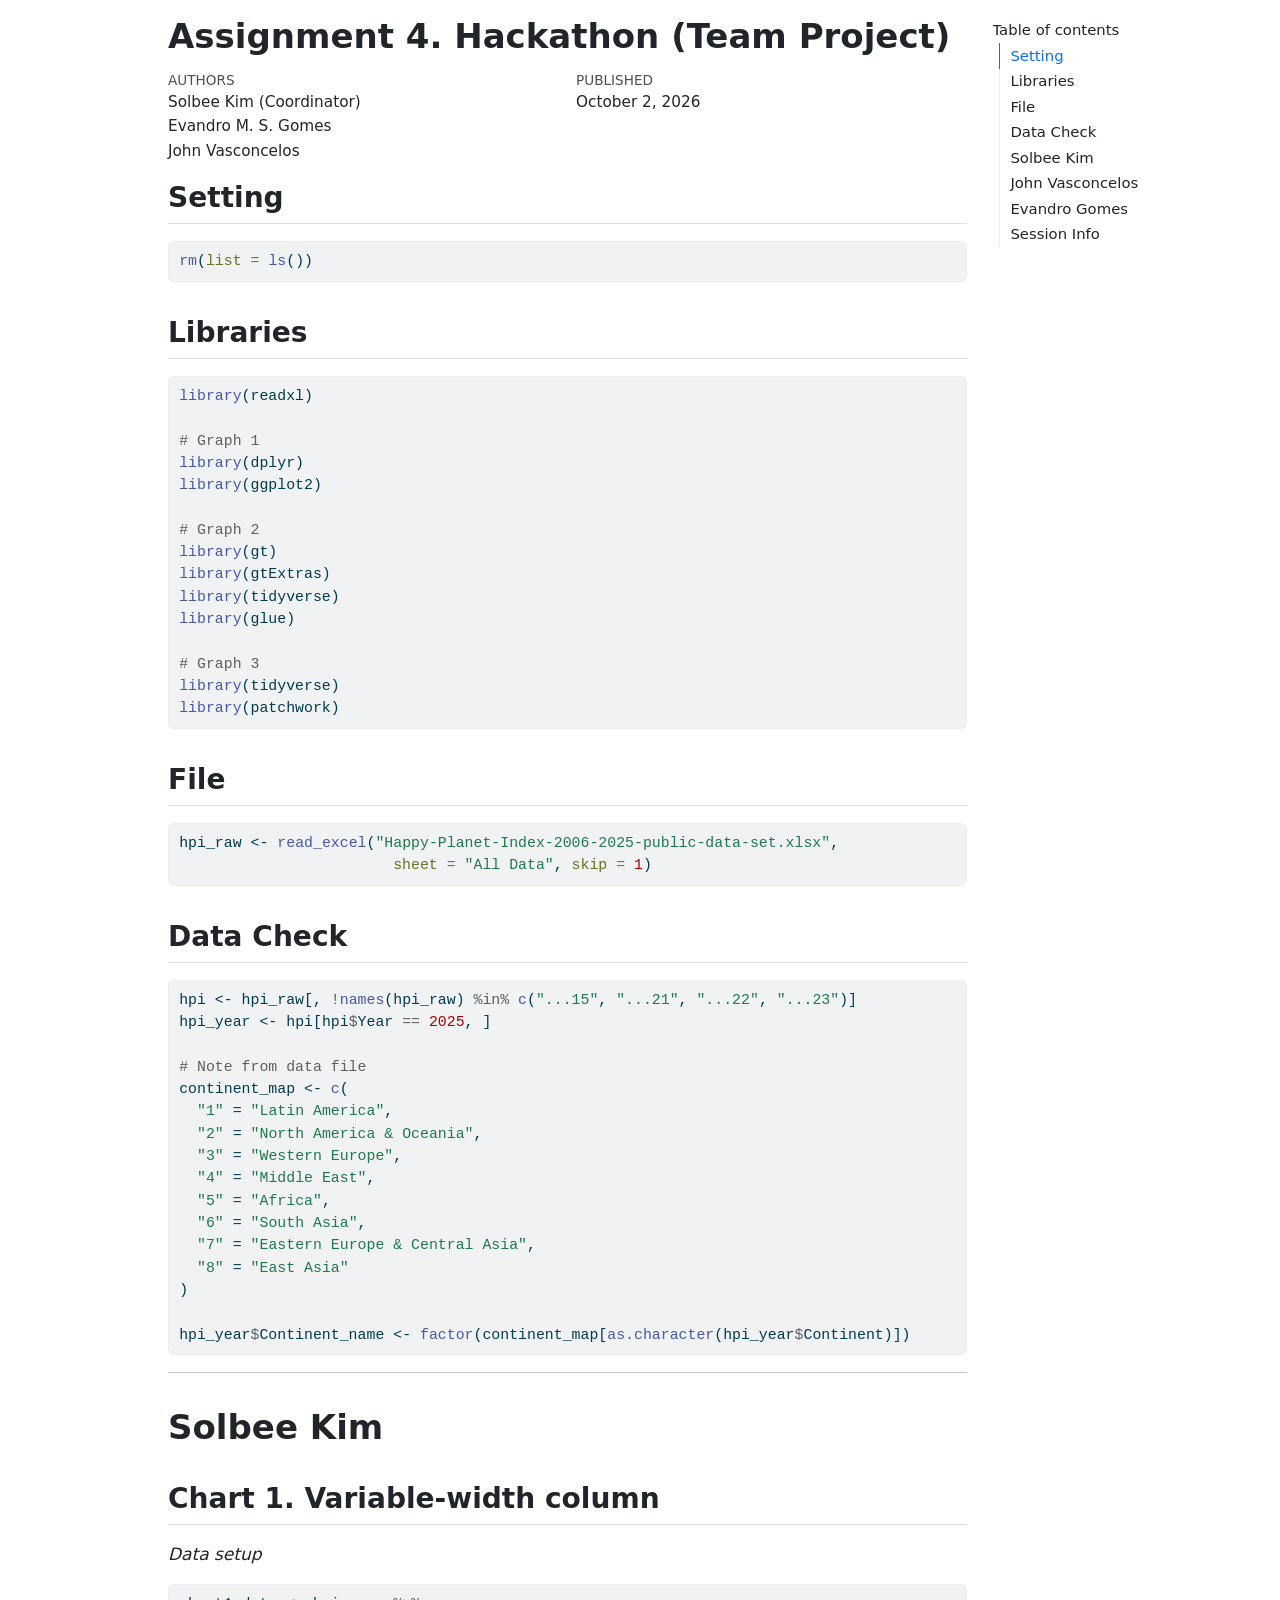
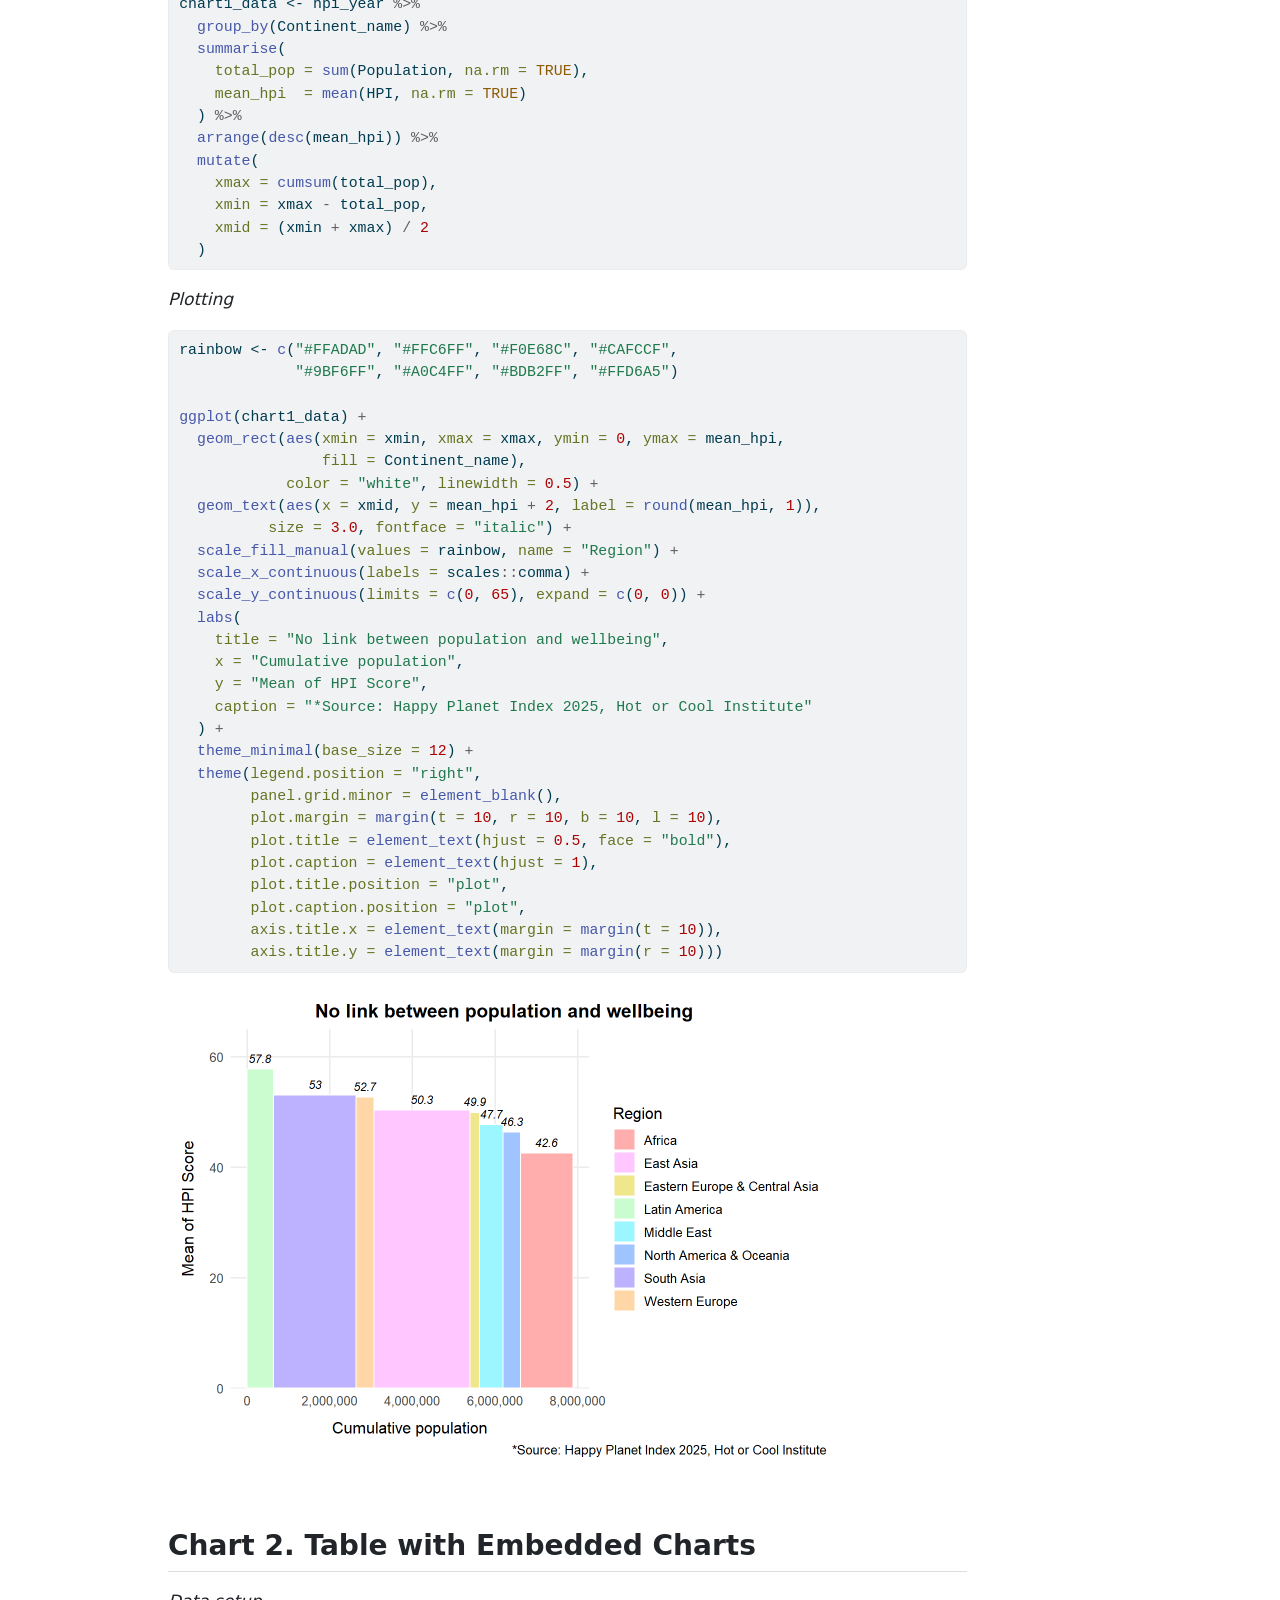
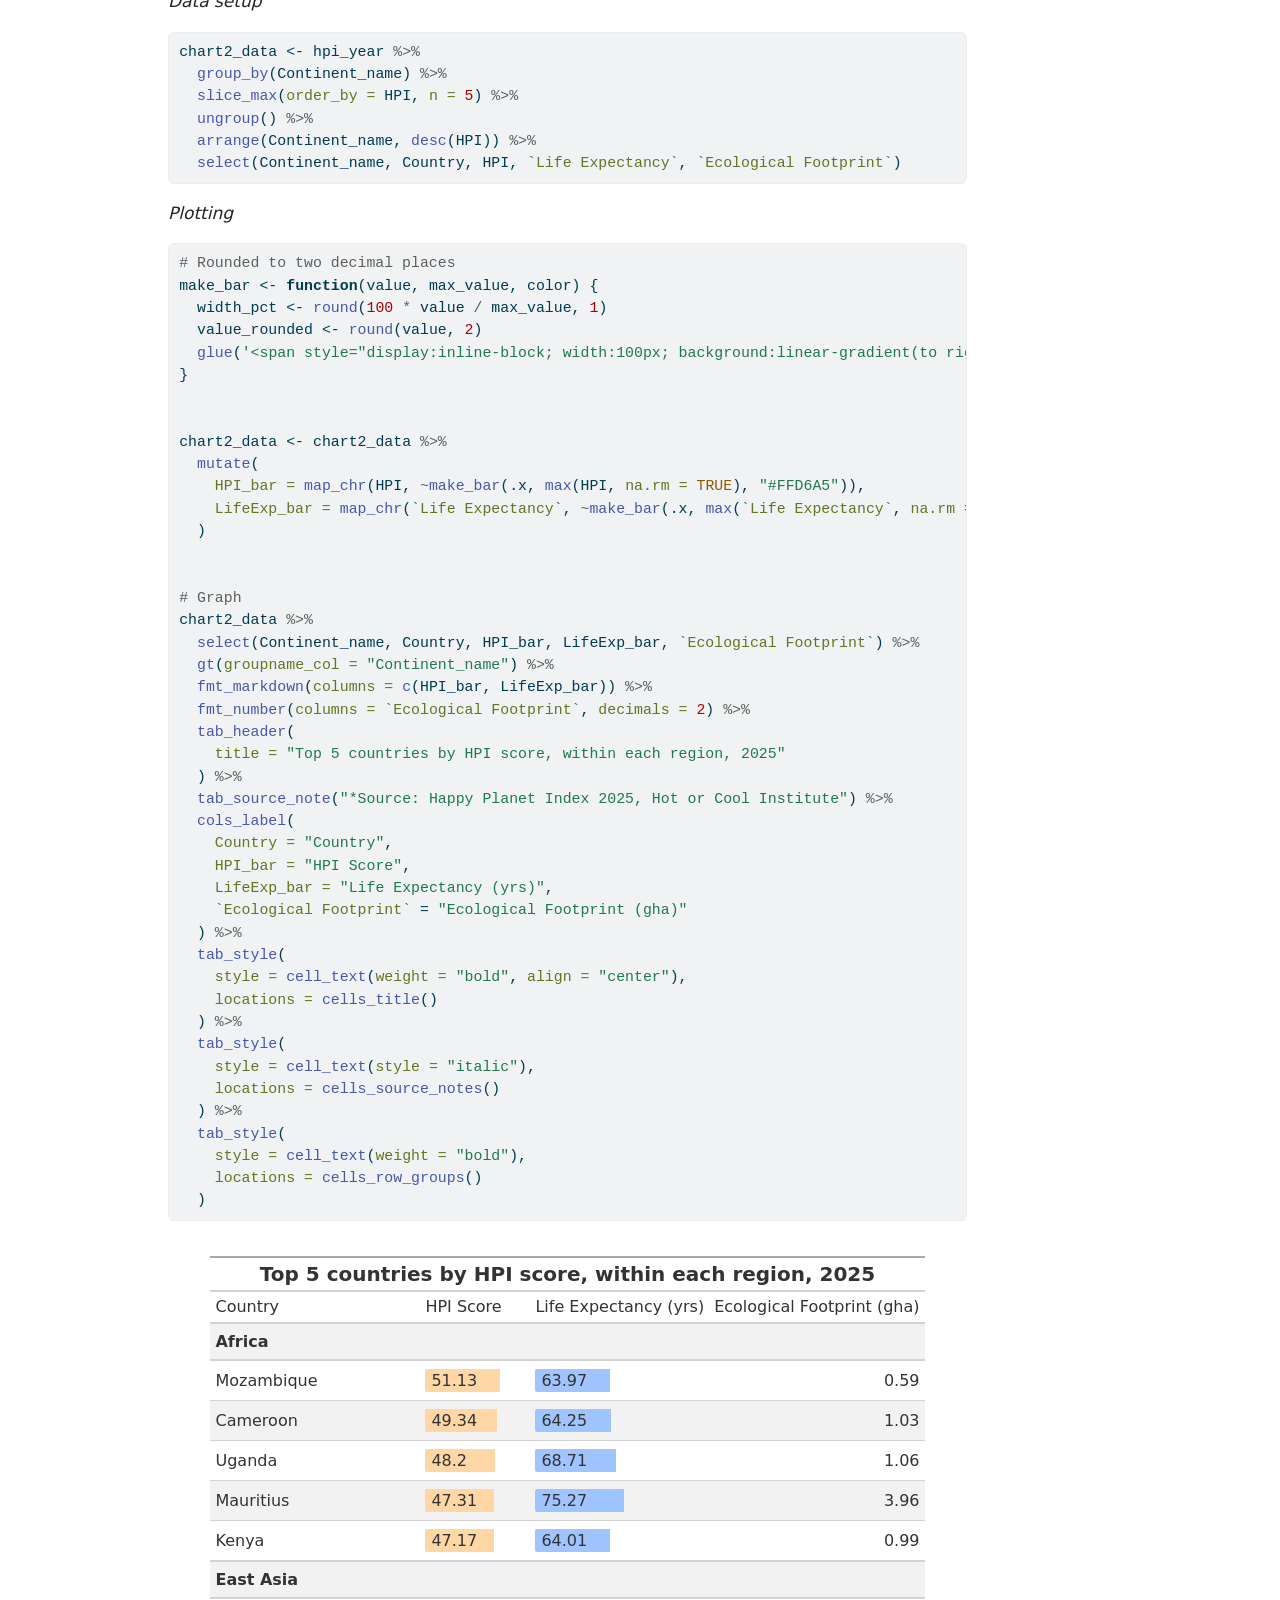
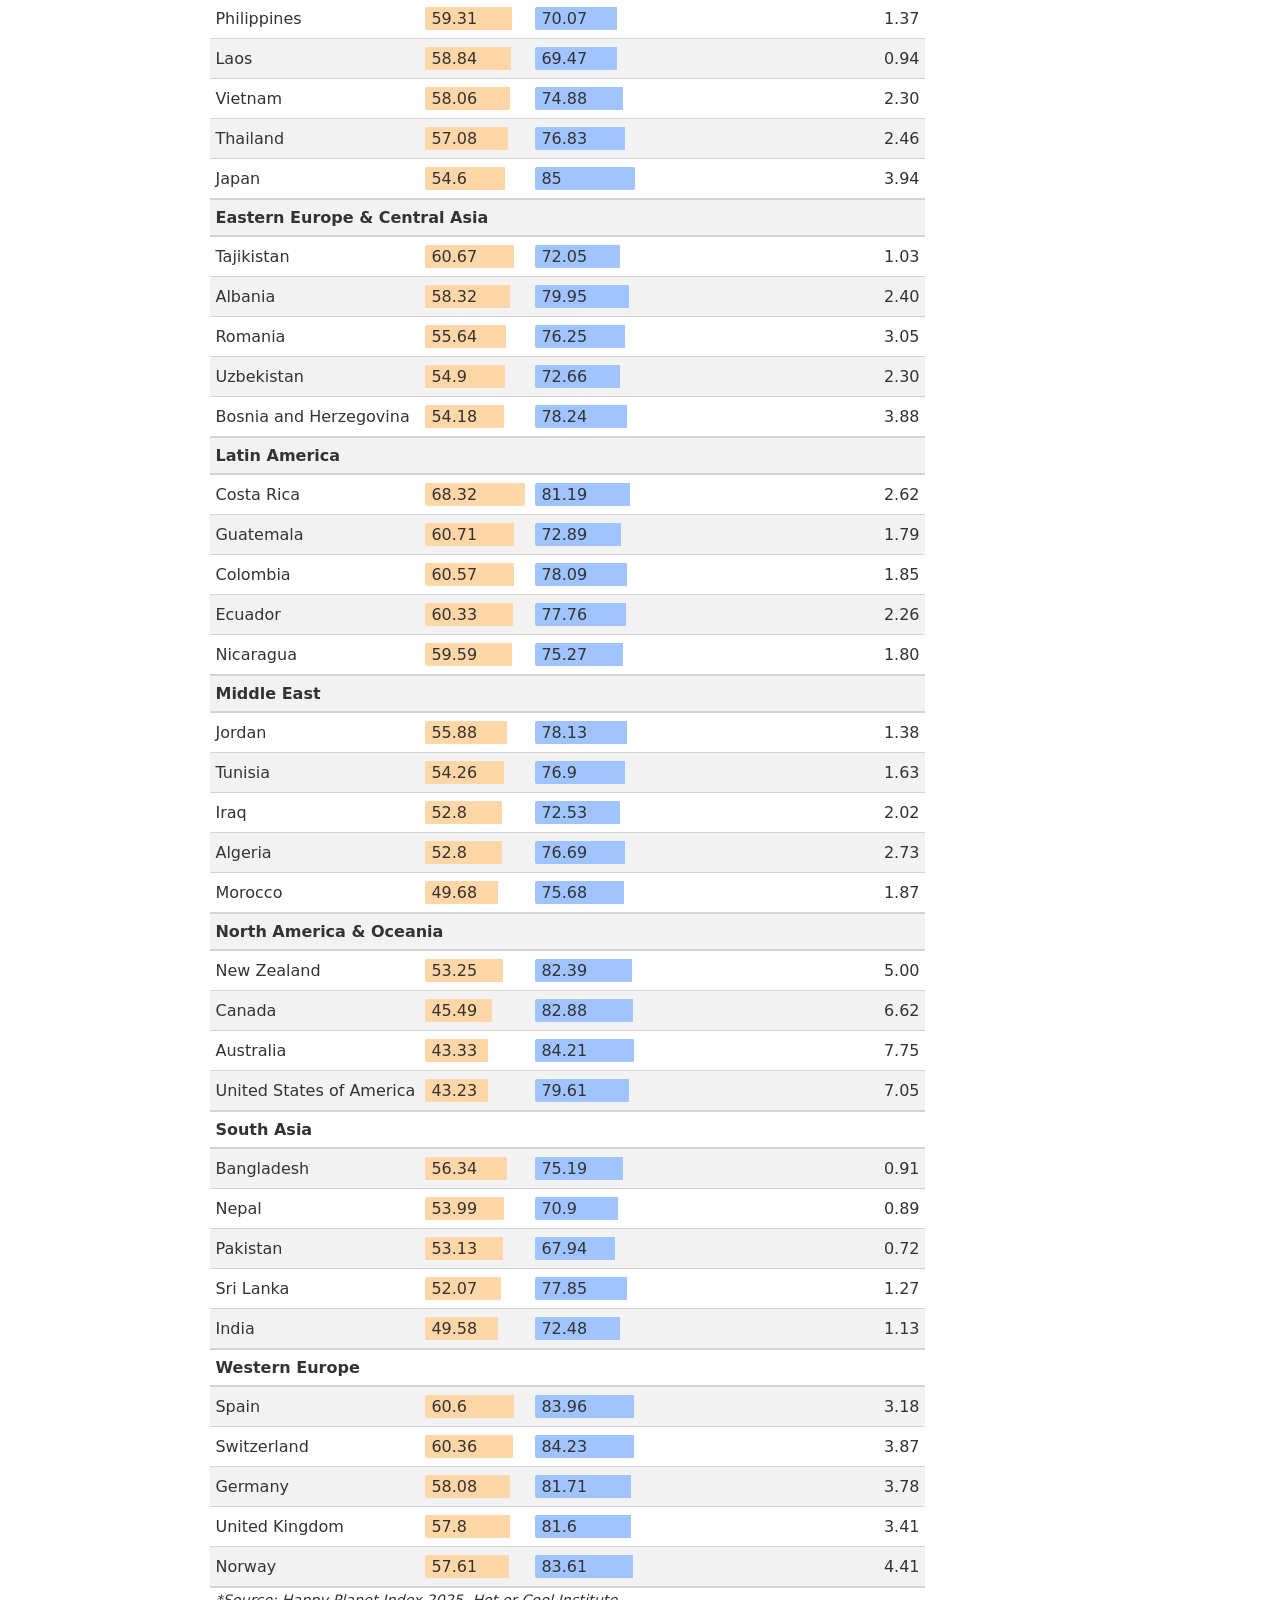
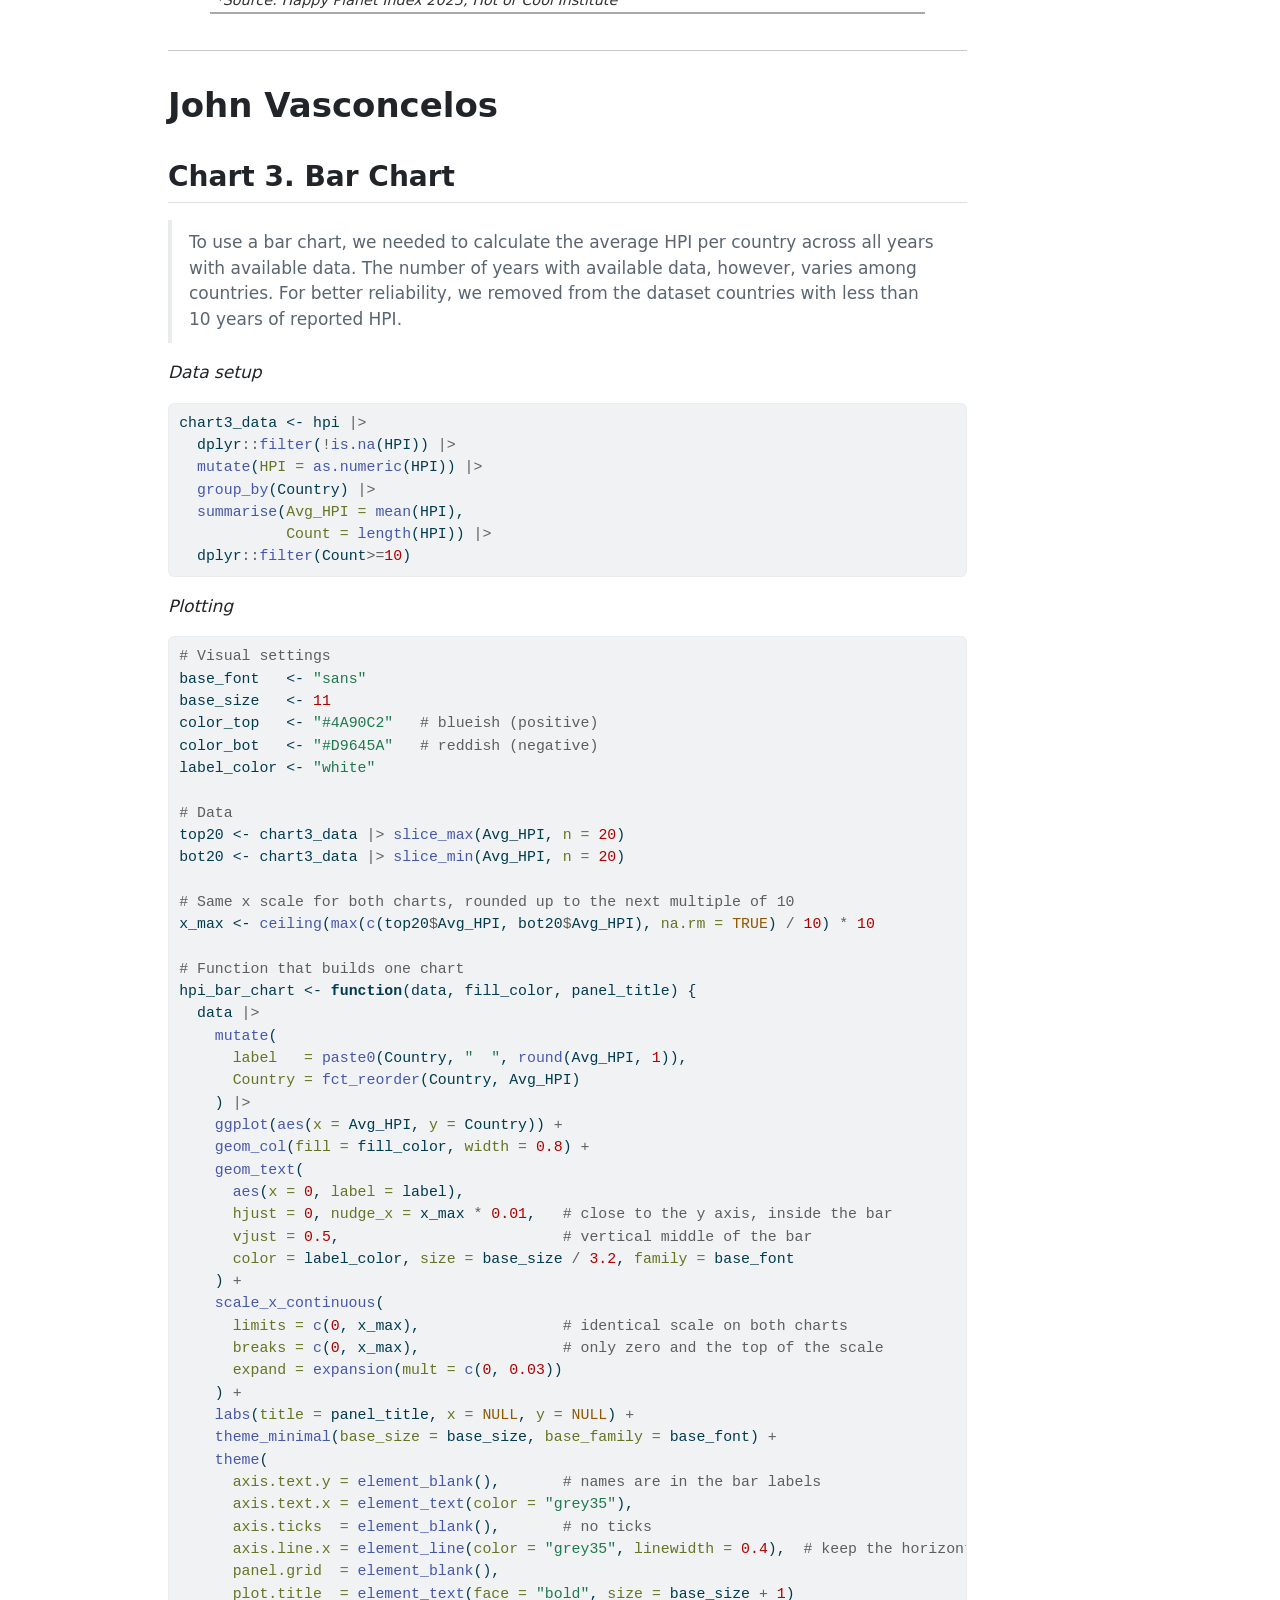
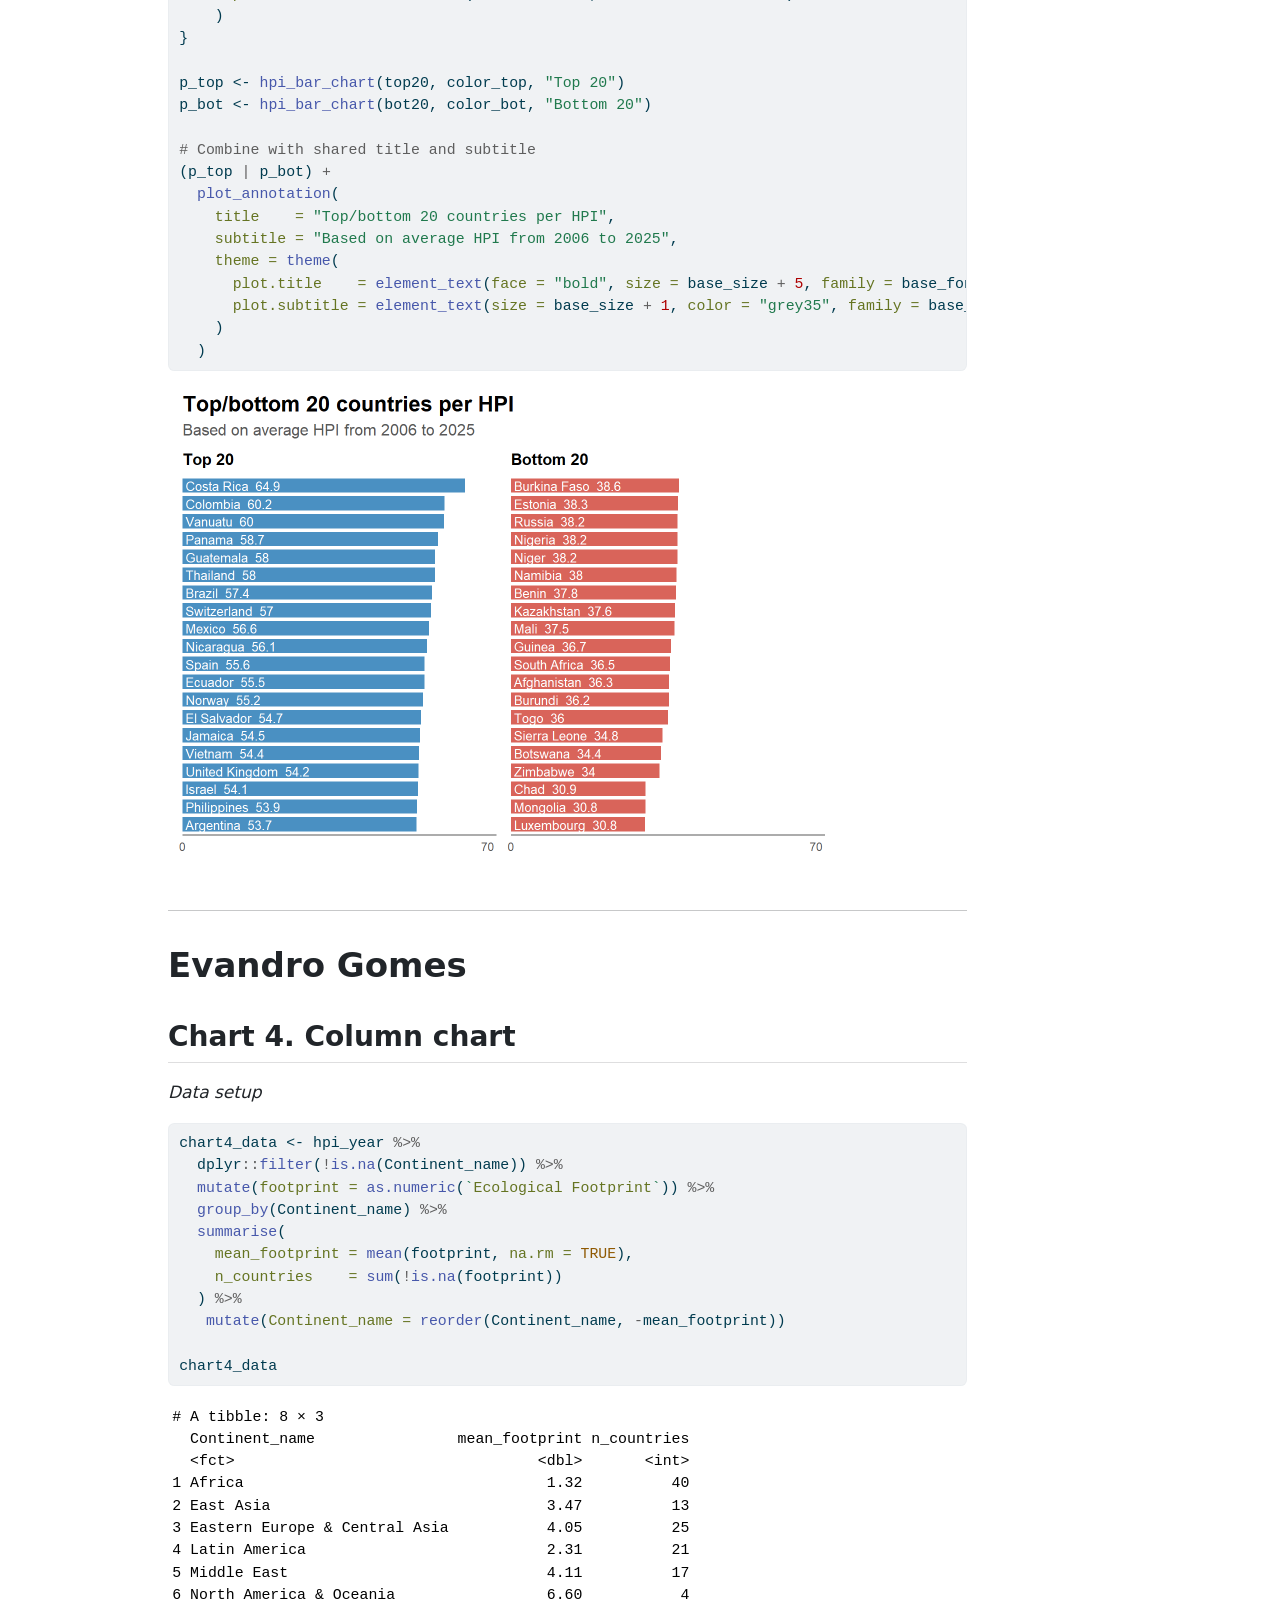
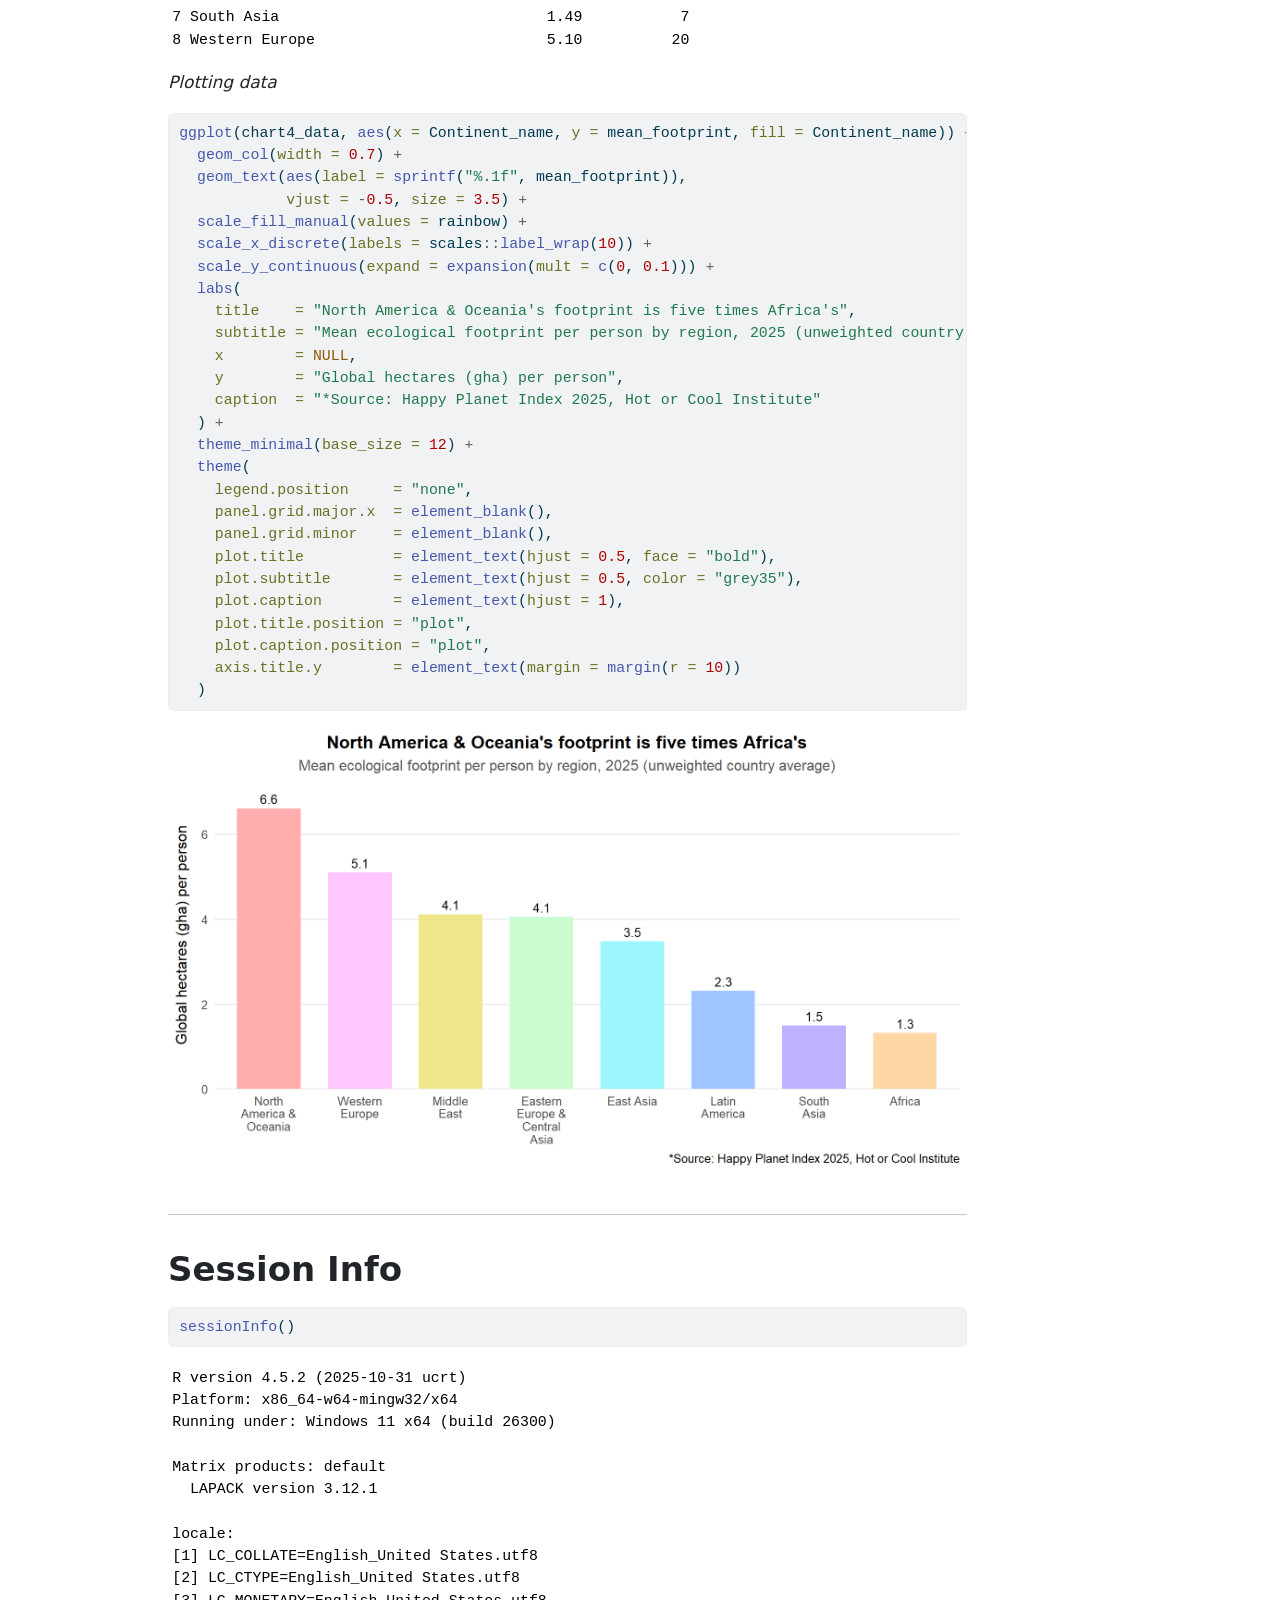
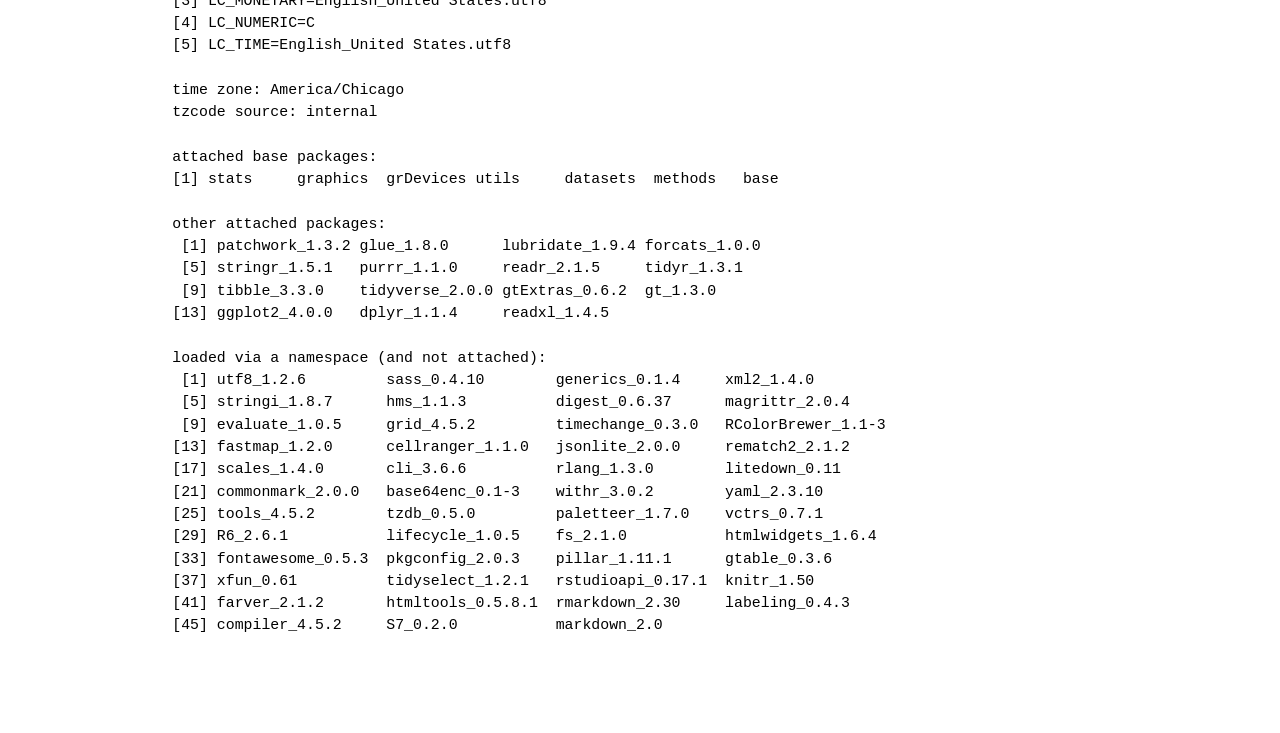
==== hackathon_1/index.html @ fac32a66 "john_contribution" ====
<!DOCTYPE html>
<html xmlns="http://www.w3.org/1999/xhtml" lang="en" xml:lang="en"><head>

<meta charset="utf-8">
<meta name="generator" content="quarto-1.10.18">

<meta name="viewport" content="width=device-width, initial-scale=1.0, user-scalable=yes">

<meta name="author" content="Solbee Kim (Coordinator)">
<meta name="author" content="Evandro M. S. Gomes">
<meta name="author" content="John Vasconcelos">
<meta name="dcterms.date" content="2026-10-02">

<title>Assignment 4. Hackathon (Team Project)</title>
<style>
/* Default styles provided by pandoc.
** See https://pandoc.org/MANUAL.html#variables-for-html for config info.
*/
span.smallcaps{font-variant: small-caps;}
div.columns{display: flex; gap: 1.5em;}
div.column{flex: auto;}
@media screen {
div.columns{gap: min(4vw, 1.5em);}
div.column{overflow-x: auto;}
}
div.hanging-indent{margin-left: 1.5em; text-indent: -1.5em;}
ul.task-list{list-style: none;}
ul.task-list li input[type="checkbox"] {
  width: 0.8em;
  margin: 0 0.8em 0.2em -1em; /* quarto-specific, see https://github.com/quarto-dev/quarto-cli/issues/4556 */ 
  vertical-align: middle;
}
/* CSS for syntax highlighting */
html { -webkit-text-size-adjust: 100%; }
pre > code.sourceCode { white-space: pre; position: relative; }
pre > code.sourceCode > span { display: inline-block; line-height: 1.25; }
pre > code.sourceCode > span:empty { height: 1.2em; }
.sourceCode { overflow: visible; }
code.sourceCode > span { color: inherit; text-decoration: inherit; }
div.sourceCode { margin: 1em 0; }
pre.sourceCode { margin: 0; }
@media screen {
div.sourceCode { overflow: auto; }
}
@media print {
pre > code.sourceCode { white-space: pre-wrap; }
pre > code.sourceCode > span { text-indent: -5em; padding-left: 5em; }
}
pre.numberSource code
  { counter-reset: source-line 0; }
pre.numberSource code > span
  { position: relative; left: -4em; counter-increment: source-line; }
pre.numberSource code > span > a:first-child::before
  { content: counter(source-line);
    position: relative; left: -1em; text-align: right; vertical-align: baseline;
    border: none; display: inline-block;
    -webkit-touch-callout: none; -webkit-user-select: none;
    -khtml-user-select: none; -moz-user-select: none;
    -ms-user-select: none; user-select: none;
    padding: 0 4px; width: 4em;
  }
pre.numberSource { margin-left: 3em;  padding-left: 4px; }
div.sourceCode
  {   }
@media screen {
pre > code.sourceCode > span > a:first-child::before { text-decoration: underline; }
}
</style>


<script src="epps6356_assign04_files/libs/clipboard/clipboard.min.js"></script>
<script src="epps6356_assign04_files/libs/quarto-html/quarto.js" type="module"></script>
<script src="epps6356_assign04_files/libs/quarto-html/tabsets/tabsets.js" type="module"></script>
<script src="epps6356_assign04_files/libs/quarto-html/popper.min.js"></script>
<script src="epps6356_assign04_files/libs/quarto-html/tippy.umd.min.js"></script>
<script src="epps6356_assign04_files/libs/quarto-html/anchor.min.js"></script>
<link href="epps6356_assign04_files/libs/quarto-html/tippy.css" rel="stylesheet">
<link href="epps6356_assign04_files/libs/quarto-html/quarto-syntax-highlighting-64a204ab8560d761af7679ceaba22944.css" rel="stylesheet" id="quarto-text-highlighting-styles">
<script src="epps6356_assign04_files/libs/bootstrap/bootstrap.min.js"></script>
<link href="epps6356_assign04_files/libs/bootstrap/bootstrap-icons.css" rel="stylesheet">
<link href="epps6356_assign04_files/libs/bootstrap/bootstrap-215b371544c282197b31c8aa00ce3677.min.css" rel="stylesheet" append-hash="true" id="quarto-bootstrap" data-mode="light">


</head>

<body class="quarto-light">

<div id="quarto-content" class="page-columns page-rows-contents page-layout-article">
<div id="quarto-margin-sidebar" class="sidebar margin-sidebar">
  <nav id="TOC" role="doc-toc" class="toc-active">
    <h2 id="toc-title">Table of contents</h2>
   
  <ul>
  <li><a href="#setting" id="toc-setting" class="nav-link active" data-scroll-target="#setting">Setting</a></li>
  <li><a href="#libraries" id="toc-libraries" class="nav-link" data-scroll-target="#libraries">Libraries</a></li>
  <li><a href="#file" id="toc-file" class="nav-link" data-scroll-target="#file">File</a></li>
  <li><a href="#data-check" id="toc-data-check" class="nav-link" data-scroll-target="#data-check">Data Check</a></li>
  <li><a href="#solbee-kim" id="toc-solbee-kim" class="nav-link" data-scroll-target="#solbee-kim">Solbee Kim</a>
  <ul class="collapse">
  <li><a href="#chart-1.-variable-width-column" id="toc-chart-1.-variable-width-column" class="nav-link" data-scroll-target="#chart-1.-variable-width-column">Chart 1. Variable-width column</a></li>
  <li><a href="#chart-2.-table-with-embedded-charts" id="toc-chart-2.-table-with-embedded-charts" class="nav-link" data-scroll-target="#chart-2.-table-with-embedded-charts">Chart 2. Table with Embedded Charts</a></li>
  </ul></li>
  <li><a href="#john-vasconcelos" id="toc-john-vasconcelos" class="nav-link" data-scroll-target="#john-vasconcelos">John Vasconcelos</a>
  <ul class="collapse">
  <li><a href="#chart-3.-bar-chart" id="toc-chart-3.-bar-chart" class="nav-link" data-scroll-target="#chart-3.-bar-chart">Chart 3. Bar Chart</a></li>
  </ul></li>
  <li><a href="#evandro-gomes" id="toc-evandro-gomes" class="nav-link" data-scroll-target="#evandro-gomes">Evandro Gomes</a>
  <ul class="collapse">
  <li><a href="#chart-4.-column-chart" id="toc-chart-4.-column-chart" class="nav-link" data-scroll-target="#chart-4.-column-chart">Chart 4. Column chart</a></li>
  </ul></li>
  <li><a href="#session-info" id="toc-session-info" class="nav-link" data-scroll-target="#session-info">Session Info</a></li>
  </ul>
</nav>
</div>
<main class="content" id="quarto-document-content">

<header id="title-block-header" class="quarto-title-block default">
<div class="quarto-title">
<h1 class="title">Assignment 4. Hackathon (Team Project)</h1>
</div>



<div class="quarto-title-meta">

    <div>
    <div class="quarto-title-meta-heading">Authors</div>
    <div class="quarto-title-meta-contents">
             <p>Solbee Kim (Coordinator) </p>
             <p>Evandro M. S. Gomes </p>
             <p>John Vasconcelos </p>
          </div>
  </div>
    
    <div>
    <div class="quarto-title-meta-heading">Published</div>
    <div class="quarto-title-meta-contents">
      <p class="date">October 2, 2026</p>
    </div>
  </div>
  
    
  </div>
  


</header>


<section id="setting" class="level2">
<h2 class="anchored" data-anchor-id="setting">Setting</h2>
<div class="cell">
<div class="code-copy-outer-scaffold"><div class="sourceCode cell-code" id="cb1"><pre class="sourceCode r code-with-copy"><code class="sourceCode r"><span id="cb1-1"><a href="#cb1-1" aria-hidden="true" tabindex="-1"></a><span class="fu">rm</span>(<span class="at">list =</span> <span class="fu">ls</span>())</span></code></pre></div><button title="Copy to Clipboard" class="code-copy-button"><i class="bi"></i></button></div>
</div>
</section>
<section id="libraries" class="level2">
<h2 class="anchored" data-anchor-id="libraries">Libraries</h2>
<div class="cell">
<div class="code-copy-outer-scaffold"><div class="sourceCode cell-code" id="cb2"><pre class="sourceCode r code-with-copy"><code class="sourceCode r"><span id="cb2-1"><a href="#cb2-1" aria-hidden="true" tabindex="-1"></a><span class="fu">library</span>(readxl)</span>
<span id="cb2-2"><a href="#cb2-2" aria-hidden="true" tabindex="-1"></a></span>
<span id="cb2-3"><a href="#cb2-3" aria-hidden="true" tabindex="-1"></a><span class="co"># Graph 1</span></span>
<span id="cb2-4"><a href="#cb2-4" aria-hidden="true" tabindex="-1"></a><span class="fu">library</span>(dplyr)</span>
<span id="cb2-5"><a href="#cb2-5" aria-hidden="true" tabindex="-1"></a><span class="fu">library</span>(ggplot2)</span>
<span id="cb2-6"><a href="#cb2-6" aria-hidden="true" tabindex="-1"></a></span>
<span id="cb2-7"><a href="#cb2-7" aria-hidden="true" tabindex="-1"></a><span class="co"># Graph 2</span></span>
<span id="cb2-8"><a href="#cb2-8" aria-hidden="true" tabindex="-1"></a><span class="fu">library</span>(gt)</span>
<span id="cb2-9"><a href="#cb2-9" aria-hidden="true" tabindex="-1"></a><span class="fu">library</span>(gtExtras)</span>
<span id="cb2-10"><a href="#cb2-10" aria-hidden="true" tabindex="-1"></a><span class="fu">library</span>(tidyverse)</span>
<span id="cb2-11"><a href="#cb2-11" aria-hidden="true" tabindex="-1"></a><span class="fu">library</span>(glue)</span>
<span id="cb2-12"><a href="#cb2-12" aria-hidden="true" tabindex="-1"></a></span>
<span id="cb2-13"><a href="#cb2-13" aria-hidden="true" tabindex="-1"></a><span class="co"># Graph 3</span></span>
<span id="cb2-14"><a href="#cb2-14" aria-hidden="true" tabindex="-1"></a><span class="fu">library</span>(tidyverse)</span>
<span id="cb2-15"><a href="#cb2-15" aria-hidden="true" tabindex="-1"></a><span class="fu">library</span>(patchwork) </span></code></pre></div><button title="Copy to Clipboard" class="code-copy-button"><i class="bi"></i></button></div>
</div>
</section>
<section id="file" class="level2">
<h2 class="anchored" data-anchor-id="file">File</h2>
<div class="cell">
<div class="code-copy-outer-scaffold"><div class="sourceCode cell-code" id="cb3"><pre class="sourceCode r code-with-copy"><code class="sourceCode r"><span id="cb3-1"><a href="#cb3-1" aria-hidden="true" tabindex="-1"></a>hpi_raw <span class="ot">&lt;-</span> <span class="fu">read_excel</span>(<span class="st">"Happy-Planet-Index-2006-2025-public-data-set.xlsx"</span>, </span>
<span id="cb3-2"><a href="#cb3-2" aria-hidden="true" tabindex="-1"></a>                        <span class="at">sheet =</span> <span class="st">"All Data"</span>, <span class="at">skip =</span> <span class="dv">1</span>)</span></code></pre></div><button title="Copy to Clipboard" class="code-copy-button"><i class="bi"></i></button></div>
</div>
</section>
<section id="data-check" class="level2">
<h2 class="anchored" data-anchor-id="data-check">Data Check</h2>
<div class="cell">
<div class="code-copy-outer-scaffold"><div class="sourceCode cell-code" id="cb4"><pre class="sourceCode r code-with-copy"><code class="sourceCode r"><span id="cb4-1"><a href="#cb4-1" aria-hidden="true" tabindex="-1"></a>hpi <span class="ot">&lt;-</span> hpi_raw[, <span class="sc">!</span><span class="fu">names</span>(hpi_raw) <span class="sc">%in%</span> <span class="fu">c</span>(<span class="st">"...15"</span>, <span class="st">"...21"</span>, <span class="st">"...22"</span>, <span class="st">"...23"</span>)]</span>
<span id="cb4-2"><a href="#cb4-2" aria-hidden="true" tabindex="-1"></a>hpi_year <span class="ot">&lt;-</span> hpi[hpi<span class="sc">$</span>Year <span class="sc">==</span> <span class="dv">2025</span>, ]</span>
<span id="cb4-3"><a href="#cb4-3" aria-hidden="true" tabindex="-1"></a></span>
<span id="cb4-4"><a href="#cb4-4" aria-hidden="true" tabindex="-1"></a><span class="co"># Note from data file</span></span>
<span id="cb4-5"><a href="#cb4-5" aria-hidden="true" tabindex="-1"></a>continent_map <span class="ot">&lt;-</span> <span class="fu">c</span>(</span>
<span id="cb4-6"><a href="#cb4-6" aria-hidden="true" tabindex="-1"></a>  <span class="st">"1"</span> <span class="ot">=</span> <span class="st">"Latin America"</span>,</span>
<span id="cb4-7"><a href="#cb4-7" aria-hidden="true" tabindex="-1"></a>  <span class="st">"2"</span> <span class="ot">=</span> <span class="st">"North America &amp; Oceania"</span>,</span>
<span id="cb4-8"><a href="#cb4-8" aria-hidden="true" tabindex="-1"></a>  <span class="st">"3"</span> <span class="ot">=</span> <span class="st">"Western Europe"</span>,</span>
<span id="cb4-9"><a href="#cb4-9" aria-hidden="true" tabindex="-1"></a>  <span class="st">"4"</span> <span class="ot">=</span> <span class="st">"Middle East"</span>,</span>
<span id="cb4-10"><a href="#cb4-10" aria-hidden="true" tabindex="-1"></a>  <span class="st">"5"</span> <span class="ot">=</span> <span class="st">"Africa"</span>,</span>
<span id="cb4-11"><a href="#cb4-11" aria-hidden="true" tabindex="-1"></a>  <span class="st">"6"</span> <span class="ot">=</span> <span class="st">"South Asia"</span>,</span>
<span id="cb4-12"><a href="#cb4-12" aria-hidden="true" tabindex="-1"></a>  <span class="st">"7"</span> <span class="ot">=</span> <span class="st">"Eastern Europe &amp; Central Asia"</span>,</span>
<span id="cb4-13"><a href="#cb4-13" aria-hidden="true" tabindex="-1"></a>  <span class="st">"8"</span> <span class="ot">=</span> <span class="st">"East Asia"</span></span>
<span id="cb4-14"><a href="#cb4-14" aria-hidden="true" tabindex="-1"></a>)</span>
<span id="cb4-15"><a href="#cb4-15" aria-hidden="true" tabindex="-1"></a></span>
<span id="cb4-16"><a href="#cb4-16" aria-hidden="true" tabindex="-1"></a>hpi_year<span class="sc">$</span>Continent_name <span class="ot">&lt;-</span> <span class="fu">factor</span>(continent_map[<span class="fu">as.character</span>(hpi_year<span class="sc">$</span>Continent)])</span></code></pre></div><button title="Copy to Clipboard" class="code-copy-button"><i class="bi"></i></button></div>
</div>
<hr>
</section>
<section id="solbee-kim" class="level1">
<h1>Solbee Kim</h1>
<section id="chart-1.-variable-width-column" class="level2">
<h2 class="anchored" data-anchor-id="chart-1.-variable-width-column">Chart 1. Variable-width column</h2>
<p><em>Data setup</em></p>
<div class="cell">
<div class="code-copy-outer-scaffold"><div class="sourceCode cell-code" id="cb5"><pre class="sourceCode r code-with-copy"><code class="sourceCode r"><span id="cb5-1"><a href="#cb5-1" aria-hidden="true" tabindex="-1"></a>chart1_data <span class="ot">&lt;-</span> hpi_year <span class="sc">%&gt;%</span></span>
<span id="cb5-2"><a href="#cb5-2" aria-hidden="true" tabindex="-1"></a>  <span class="fu">group_by</span>(Continent_name) <span class="sc">%&gt;%</span></span>
<span id="cb5-3"><a href="#cb5-3" aria-hidden="true" tabindex="-1"></a>  <span class="fu">summarise</span>(</span>
<span id="cb5-4"><a href="#cb5-4" aria-hidden="true" tabindex="-1"></a>    <span class="at">total_pop =</span> <span class="fu">sum</span>(Population, <span class="at">na.rm =</span> <span class="cn">TRUE</span>),</span>
<span id="cb5-5"><a href="#cb5-5" aria-hidden="true" tabindex="-1"></a>    <span class="at">mean_hpi  =</span> <span class="fu">mean</span>(HPI, <span class="at">na.rm =</span> <span class="cn">TRUE</span>)</span>
<span id="cb5-6"><a href="#cb5-6" aria-hidden="true" tabindex="-1"></a>  ) <span class="sc">%&gt;%</span></span>
<span id="cb5-7"><a href="#cb5-7" aria-hidden="true" tabindex="-1"></a>  <span class="fu">arrange</span>(<span class="fu">desc</span>(mean_hpi)) <span class="sc">%&gt;%</span></span>
<span id="cb5-8"><a href="#cb5-8" aria-hidden="true" tabindex="-1"></a>  <span class="fu">mutate</span>(</span>
<span id="cb5-9"><a href="#cb5-9" aria-hidden="true" tabindex="-1"></a>    <span class="at">xmax =</span> <span class="fu">cumsum</span>(total_pop),</span>
<span id="cb5-10"><a href="#cb5-10" aria-hidden="true" tabindex="-1"></a>    <span class="at">xmin =</span> xmax <span class="sc">-</span> total_pop,</span>
<span id="cb5-11"><a href="#cb5-11" aria-hidden="true" tabindex="-1"></a>    <span class="at">xmid =</span> (xmin <span class="sc">+</span> xmax) <span class="sc">/</span> <span class="dv">2</span></span>
<span id="cb5-12"><a href="#cb5-12" aria-hidden="true" tabindex="-1"></a>  )</span></code></pre></div><button title="Copy to Clipboard" class="code-copy-button"><i class="bi"></i></button></div>
</div>
<p><em>Plotting</em></p>
<div class="cell">
<div class="code-copy-outer-scaffold"><div class="sourceCode cell-code" id="cb6"><pre class="sourceCode r code-with-copy"><code class="sourceCode r"><span id="cb6-1"><a href="#cb6-1" aria-hidden="true" tabindex="-1"></a>rainbow <span class="ot">&lt;-</span> <span class="fu">c</span>(<span class="st">"#FFADAD"</span>, <span class="st">"#FFC6FF"</span>, <span class="st">"#F0E68C"</span>, <span class="st">"#CAFCCF"</span>, </span>
<span id="cb6-2"><a href="#cb6-2" aria-hidden="true" tabindex="-1"></a>             <span class="st">"#9BF6FF"</span>, <span class="st">"#A0C4FF"</span>, <span class="st">"#BDB2FF"</span>, <span class="st">"#FFD6A5"</span>)</span>
<span id="cb6-3"><a href="#cb6-3" aria-hidden="true" tabindex="-1"></a></span>
<span id="cb6-4"><a href="#cb6-4" aria-hidden="true" tabindex="-1"></a><span class="fu">ggplot</span>(chart1_data) <span class="sc">+</span></span>
<span id="cb6-5"><a href="#cb6-5" aria-hidden="true" tabindex="-1"></a>  <span class="fu">geom_rect</span>(<span class="fu">aes</span>(<span class="at">xmin =</span> xmin, <span class="at">xmax =</span> xmax, <span class="at">ymin =</span> <span class="dv">0</span>, <span class="at">ymax =</span> mean_hpi,</span>
<span id="cb6-6"><a href="#cb6-6" aria-hidden="true" tabindex="-1"></a>                <span class="at">fill =</span> Continent_name),</span>
<span id="cb6-7"><a href="#cb6-7" aria-hidden="true" tabindex="-1"></a>            <span class="at">color =</span> <span class="st">"white"</span>, <span class="at">linewidth =</span> <span class="fl">0.5</span>) <span class="sc">+</span></span>
<span id="cb6-8"><a href="#cb6-8" aria-hidden="true" tabindex="-1"></a>  <span class="fu">geom_text</span>(<span class="fu">aes</span>(<span class="at">x =</span> xmid, <span class="at">y =</span> mean_hpi <span class="sc">+</span> <span class="dv">2</span>, <span class="at">label =</span> <span class="fu">round</span>(mean_hpi, <span class="dv">1</span>)),</span>
<span id="cb6-9"><a href="#cb6-9" aria-hidden="true" tabindex="-1"></a>          <span class="at">size =</span> <span class="fl">3.0</span>, <span class="at">fontface =</span> <span class="st">"italic"</span>) <span class="sc">+</span></span>
<span id="cb6-10"><a href="#cb6-10" aria-hidden="true" tabindex="-1"></a>  <span class="fu">scale_fill_manual</span>(<span class="at">values =</span> rainbow, <span class="at">name =</span> <span class="st">"Region"</span>) <span class="sc">+</span></span>
<span id="cb6-11"><a href="#cb6-11" aria-hidden="true" tabindex="-1"></a>  <span class="fu">scale_x_continuous</span>(<span class="at">labels =</span> scales<span class="sc">::</span>comma) <span class="sc">+</span></span>
<span id="cb6-12"><a href="#cb6-12" aria-hidden="true" tabindex="-1"></a>  <span class="fu">scale_y_continuous</span>(<span class="at">limits =</span> <span class="fu">c</span>(<span class="dv">0</span>, <span class="dv">65</span>), <span class="at">expand =</span> <span class="fu">c</span>(<span class="dv">0</span>, <span class="dv">0</span>)) <span class="sc">+</span></span>
<span id="cb6-13"><a href="#cb6-13" aria-hidden="true" tabindex="-1"></a>  <span class="fu">labs</span>(</span>
<span id="cb6-14"><a href="#cb6-14" aria-hidden="true" tabindex="-1"></a>    <span class="at">title =</span> <span class="st">"No link between population and wellbeing"</span>,</span>
<span id="cb6-15"><a href="#cb6-15" aria-hidden="true" tabindex="-1"></a>    <span class="at">x =</span> <span class="st">"Cumulative population"</span>,</span>
<span id="cb6-16"><a href="#cb6-16" aria-hidden="true" tabindex="-1"></a>    <span class="at">y =</span> <span class="st">"Mean of HPI Score"</span>,</span>
<span id="cb6-17"><a href="#cb6-17" aria-hidden="true" tabindex="-1"></a>    <span class="at">caption =</span> <span class="st">"*Source: Happy Planet Index 2025, Hot or Cool Institute"</span></span>
<span id="cb6-18"><a href="#cb6-18" aria-hidden="true" tabindex="-1"></a>  ) <span class="sc">+</span></span>
<span id="cb6-19"><a href="#cb6-19" aria-hidden="true" tabindex="-1"></a>  <span class="fu">theme_minimal</span>(<span class="at">base_size =</span> <span class="dv">12</span>) <span class="sc">+</span></span>
<span id="cb6-20"><a href="#cb6-20" aria-hidden="true" tabindex="-1"></a>  <span class="fu">theme</span>(<span class="at">legend.position =</span> <span class="st">"right"</span>,</span>
<span id="cb6-21"><a href="#cb6-21" aria-hidden="true" tabindex="-1"></a>        <span class="at">panel.grid.minor =</span> <span class="fu">element_blank</span>(),</span>
<span id="cb6-22"><a href="#cb6-22" aria-hidden="true" tabindex="-1"></a>        <span class="at">plot.margin =</span> <span class="fu">margin</span>(<span class="at">t =</span> <span class="dv">10</span>, <span class="at">r =</span> <span class="dv">10</span>, <span class="at">b =</span> <span class="dv">10</span>, <span class="at">l =</span> <span class="dv">10</span>),</span>
<span id="cb6-23"><a href="#cb6-23" aria-hidden="true" tabindex="-1"></a>        <span class="at">plot.title =</span> <span class="fu">element_text</span>(<span class="at">hjust =</span> <span class="fl">0.5</span>, <span class="at">face =</span> <span class="st">"bold"</span>),</span>
<span id="cb6-24"><a href="#cb6-24" aria-hidden="true" tabindex="-1"></a>        <span class="at">plot.caption =</span> <span class="fu">element_text</span>(<span class="at">hjust =</span> <span class="dv">1</span>),</span>
<span id="cb6-25"><a href="#cb6-25" aria-hidden="true" tabindex="-1"></a>        <span class="at">plot.title.position =</span> <span class="st">"plot"</span>,</span>
<span id="cb6-26"><a href="#cb6-26" aria-hidden="true" tabindex="-1"></a>        <span class="at">plot.caption.position =</span> <span class="st">"plot"</span>,</span>
<span id="cb6-27"><a href="#cb6-27" aria-hidden="true" tabindex="-1"></a>        <span class="at">axis.title.x =</span> <span class="fu">element_text</span>(<span class="at">margin =</span> <span class="fu">margin</span>(<span class="at">t =</span> <span class="dv">10</span>)),</span>
<span id="cb6-28"><a href="#cb6-28" aria-hidden="true" tabindex="-1"></a>        <span class="at">axis.title.y =</span> <span class="fu">element_text</span>(<span class="at">margin =</span> <span class="fu">margin</span>(<span class="at">r =</span> <span class="dv">10</span>)))</span></code></pre></div><button title="Copy to Clipboard" class="code-copy-button"><i class="bi"></i></button></div>
<div class="cell-output-display">
<div>
<figure class="figure">
<p><img src="epps6356_assign04_files/figure-html/chart1_plot-1.png" class="img-fluid figure-img" width="672"></p>
</figure>
</div>
</div>
</div>
</section>
<section id="chart-2.-table-with-embedded-charts" class="level2">
<h2 class="anchored" data-anchor-id="chart-2.-table-with-embedded-charts">Chart 2. Table with Embedded Charts</h2>
<p><em>Data setup</em></p>
<div class="cell">
<div class="code-copy-outer-scaffold"><div class="sourceCode cell-code" id="cb7"><pre class="sourceCode r code-with-copy"><code class="sourceCode r"><span id="cb7-1"><a href="#cb7-1" aria-hidden="true" tabindex="-1"></a>chart2_data <span class="ot">&lt;-</span> hpi_year <span class="sc">%&gt;%</span></span>
<span id="cb7-2"><a href="#cb7-2" aria-hidden="true" tabindex="-1"></a>  <span class="fu">group_by</span>(Continent_name) <span class="sc">%&gt;%</span></span>
<span id="cb7-3"><a href="#cb7-3" aria-hidden="true" tabindex="-1"></a>  <span class="fu">slice_max</span>(<span class="at">order_by =</span> HPI, <span class="at">n =</span> <span class="dv">5</span>) <span class="sc">%&gt;%</span></span>
<span id="cb7-4"><a href="#cb7-4" aria-hidden="true" tabindex="-1"></a>  <span class="fu">ungroup</span>() <span class="sc">%&gt;%</span></span>
<span id="cb7-5"><a href="#cb7-5" aria-hidden="true" tabindex="-1"></a>  <span class="fu">arrange</span>(Continent_name, <span class="fu">desc</span>(HPI)) <span class="sc">%&gt;%</span></span>
<span id="cb7-6"><a href="#cb7-6" aria-hidden="true" tabindex="-1"></a>  <span class="fu">select</span>(Continent_name, Country, HPI, <span class="st">`</span><span class="at">Life Expectancy</span><span class="st">`</span>, <span class="st">`</span><span class="at">Ecological Footprint</span><span class="st">`</span>)</span></code></pre></div><button title="Copy to Clipboard" class="code-copy-button"><i class="bi"></i></button></div>
</div>
<p><em>Plotting</em></p>
<div class="cell">
<div class="code-copy-outer-scaffold"><div class="sourceCode cell-code" id="cb8"><pre class="sourceCode r code-with-copy"><code class="sourceCode r"><span id="cb8-1"><a href="#cb8-1" aria-hidden="true" tabindex="-1"></a><span class="co"># Rounded to two decimal places </span></span>
<span id="cb8-2"><a href="#cb8-2" aria-hidden="true" tabindex="-1"></a>make_bar <span class="ot">&lt;-</span> <span class="cf">function</span>(value, max_value, color) {</span>
<span id="cb8-3"><a href="#cb8-3" aria-hidden="true" tabindex="-1"></a>  width_pct <span class="ot">&lt;-</span> <span class="fu">round</span>(<span class="dv">100</span> <span class="sc">*</span> value <span class="sc">/</span> max_value, <span class="dv">1</span>)</span>
<span id="cb8-4"><a href="#cb8-4" aria-hidden="true" tabindex="-1"></a>  value_rounded <span class="ot">&lt;-</span> <span class="fu">round</span>(value, <span class="dv">2</span>)</span>
<span id="cb8-5"><a href="#cb8-5" aria-hidden="true" tabindex="-1"></a>  <span class="fu">glue</span>(<span class="st">'&lt;span style="display:inline-block; width:100px; background:linear-gradient(to right, {color} {width_pct}%, transparent {width_pct}%); padding:2px 6px; border-radius:2px;"&gt;{value_rounded}&lt;/span&gt;'</span>)</span>
<span id="cb8-6"><a href="#cb8-6" aria-hidden="true" tabindex="-1"></a>}</span>
<span id="cb8-7"><a href="#cb8-7" aria-hidden="true" tabindex="-1"></a></span>
<span id="cb8-8"><a href="#cb8-8" aria-hidden="true" tabindex="-1"></a></span>
<span id="cb8-9"><a href="#cb8-9" aria-hidden="true" tabindex="-1"></a>chart2_data <span class="ot">&lt;-</span> chart2_data <span class="sc">%&gt;%</span></span>
<span id="cb8-10"><a href="#cb8-10" aria-hidden="true" tabindex="-1"></a>  <span class="fu">mutate</span>(</span>
<span id="cb8-11"><a href="#cb8-11" aria-hidden="true" tabindex="-1"></a>    <span class="at">HPI_bar =</span> <span class="fu">map_chr</span>(HPI, <span class="sc">~</span><span class="fu">make_bar</span>(.x, <span class="fu">max</span>(HPI, <span class="at">na.rm =</span> <span class="cn">TRUE</span>), <span class="st">"#FFD6A5"</span>)),</span>
<span id="cb8-12"><a href="#cb8-12" aria-hidden="true" tabindex="-1"></a>    <span class="at">LifeExp_bar =</span> <span class="fu">map_chr</span>(<span class="st">`</span><span class="at">Life Expectancy</span><span class="st">`</span>, <span class="sc">~</span><span class="fu">make_bar</span>(.x, <span class="fu">max</span>(<span class="st">`</span><span class="at">Life Expectancy</span><span class="st">`</span>, <span class="at">na.rm =</span> <span class="cn">TRUE</span>), <span class="st">"#A0C4FF"</span>))</span>
<span id="cb8-13"><a href="#cb8-13" aria-hidden="true" tabindex="-1"></a>  )</span>
<span id="cb8-14"><a href="#cb8-14" aria-hidden="true" tabindex="-1"></a></span>
<span id="cb8-15"><a href="#cb8-15" aria-hidden="true" tabindex="-1"></a></span>
<span id="cb8-16"><a href="#cb8-16" aria-hidden="true" tabindex="-1"></a><span class="co"># Graph</span></span>
<span id="cb8-17"><a href="#cb8-17" aria-hidden="true" tabindex="-1"></a>chart2_data <span class="sc">%&gt;%</span></span>
<span id="cb8-18"><a href="#cb8-18" aria-hidden="true" tabindex="-1"></a>  <span class="fu">select</span>(Continent_name, Country, HPI_bar, LifeExp_bar, <span class="st">`</span><span class="at">Ecological Footprint</span><span class="st">`</span>) <span class="sc">%&gt;%</span></span>
<span id="cb8-19"><a href="#cb8-19" aria-hidden="true" tabindex="-1"></a>  <span class="fu">gt</span>(<span class="at">groupname_col =</span> <span class="st">"Continent_name"</span>) <span class="sc">%&gt;%</span></span>
<span id="cb8-20"><a href="#cb8-20" aria-hidden="true" tabindex="-1"></a>  <span class="fu">fmt_markdown</span>(<span class="at">columns =</span> <span class="fu">c</span>(HPI_bar, LifeExp_bar)) <span class="sc">%&gt;%</span></span>
<span id="cb8-21"><a href="#cb8-21" aria-hidden="true" tabindex="-1"></a>  <span class="fu">fmt_number</span>(<span class="at">columns =</span> <span class="st">`</span><span class="at">Ecological Footprint</span><span class="st">`</span>, <span class="at">decimals =</span> <span class="dv">2</span>) <span class="sc">%&gt;%</span></span>
<span id="cb8-22"><a href="#cb8-22" aria-hidden="true" tabindex="-1"></a>  <span class="fu">tab_header</span>(</span>
<span id="cb8-23"><a href="#cb8-23" aria-hidden="true" tabindex="-1"></a>    <span class="at">title =</span> <span class="st">"Top 5 countries by HPI score, within each region, 2025"</span></span>
<span id="cb8-24"><a href="#cb8-24" aria-hidden="true" tabindex="-1"></a>  ) <span class="sc">%&gt;%</span></span>
<span id="cb8-25"><a href="#cb8-25" aria-hidden="true" tabindex="-1"></a>  <span class="fu">tab_source_note</span>(<span class="st">"*Source: Happy Planet Index 2025, Hot or Cool Institute"</span>) <span class="sc">%&gt;%</span></span>
<span id="cb8-26"><a href="#cb8-26" aria-hidden="true" tabindex="-1"></a>  <span class="fu">cols_label</span>(</span>
<span id="cb8-27"><a href="#cb8-27" aria-hidden="true" tabindex="-1"></a>    <span class="at">Country =</span> <span class="st">"Country"</span>,</span>
<span id="cb8-28"><a href="#cb8-28" aria-hidden="true" tabindex="-1"></a>    <span class="at">HPI_bar =</span> <span class="st">"HPI Score"</span>,</span>
<span id="cb8-29"><a href="#cb8-29" aria-hidden="true" tabindex="-1"></a>    <span class="at">LifeExp_bar =</span> <span class="st">"Life Expectancy (yrs)"</span>,</span>
<span id="cb8-30"><a href="#cb8-30" aria-hidden="true" tabindex="-1"></a>    <span class="st">`</span><span class="at">Ecological Footprint</span><span class="st">`</span> <span class="ot">=</span> <span class="st">"Ecological Footprint (gha)"</span></span>
<span id="cb8-31"><a href="#cb8-31" aria-hidden="true" tabindex="-1"></a>  ) <span class="sc">%&gt;%</span></span>
<span id="cb8-32"><a href="#cb8-32" aria-hidden="true" tabindex="-1"></a>  <span class="fu">tab_style</span>(</span>
<span id="cb8-33"><a href="#cb8-33" aria-hidden="true" tabindex="-1"></a>    <span class="at">style =</span> <span class="fu">cell_text</span>(<span class="at">weight =</span> <span class="st">"bold"</span>, <span class="at">align =</span> <span class="st">"center"</span>),</span>
<span id="cb8-34"><a href="#cb8-34" aria-hidden="true" tabindex="-1"></a>    <span class="at">locations =</span> <span class="fu">cells_title</span>()</span>
<span id="cb8-35"><a href="#cb8-35" aria-hidden="true" tabindex="-1"></a>  ) <span class="sc">%&gt;%</span></span>
<span id="cb8-36"><a href="#cb8-36" aria-hidden="true" tabindex="-1"></a>  <span class="fu">tab_style</span>(</span>
<span id="cb8-37"><a href="#cb8-37" aria-hidden="true" tabindex="-1"></a>    <span class="at">style =</span> <span class="fu">cell_text</span>(<span class="at">style =</span> <span class="st">"italic"</span>),</span>
<span id="cb8-38"><a href="#cb8-38" aria-hidden="true" tabindex="-1"></a>    <span class="at">locations =</span> <span class="fu">cells_source_notes</span>()</span>
<span id="cb8-39"><a href="#cb8-39" aria-hidden="true" tabindex="-1"></a>  ) <span class="sc">%&gt;%</span></span>
<span id="cb8-40"><a href="#cb8-40" aria-hidden="true" tabindex="-1"></a>  <span class="fu">tab_style</span>(</span>
<span id="cb8-41"><a href="#cb8-41" aria-hidden="true" tabindex="-1"></a>    <span class="at">style =</span> <span class="fu">cell_text</span>(<span class="at">weight =</span> <span class="st">"bold"</span>),</span>
<span id="cb8-42"><a href="#cb8-42" aria-hidden="true" tabindex="-1"></a>    <span class="at">locations =</span> <span class="fu">cells_row_groups</span>()</span>
<span id="cb8-43"><a href="#cb8-43" aria-hidden="true" tabindex="-1"></a>  )</span></code></pre></div><button title="Copy to Clipboard" class="code-copy-button"><i class="bi"></i></button></div>
<div class="cell-output-display">
<div id="kmosbiplia" style="padding-left:0px;padding-right:0px;padding-top:10px;padding-bottom:10px;overflow-x:auto;overflow-y:auto;width:auto;height:auto;">
<style>#kmosbiplia table {
  font-family: system-ui, 'Segoe UI', Roboto, Helvetica, Arial, sans-serif, 'Apple Color Emoji', 'Segoe UI Emoji', 'Segoe UI Symbol', 'Noto Color Emoji';
  -webkit-font-smoothing: antialiased;
  -moz-osx-font-smoothing: grayscale;
}

#kmosbiplia thead, #kmosbiplia tbody, #kmosbiplia tfoot, #kmosbiplia tr, #kmosbiplia td, #kmosbiplia th {
  border-style: none;
}

#kmosbiplia p {
  margin: 0;
  padding: 0;
}

#kmosbiplia .gt_table {
  display: table;
  border-collapse: collapse;
  line-height: normal;
  margin-left: auto;
  margin-right: auto;
  color: #333333;
  font-size: 16px;
  font-weight: normal;
  font-style: normal;
  background-color: #FFFFFF;
  width: auto;
  border-top-style: solid;
  border-top-width: 2px;
  border-top-color: #A8A8A8;
  border-right-style: none;
  border-right-width: 2px;
  border-right-color: #D3D3D3;
  border-bottom-style: solid;
  border-bottom-width: 2px;
  border-bottom-color: #A8A8A8;
  border-left-style: none;
  border-left-width: 2px;
  border-left-color: #D3D3D3;
}

#kmosbiplia .gt_caption {
  padding-top: 4px;
  padding-bottom: 4px;
}

#kmosbiplia .gt_title {
  color: #333333;
  font-size: 125%;
  font-weight: initial;
  padding-top: 4px;
  padding-bottom: 4px;
  padding-left: 5px;
  padding-right: 5px;
  border-bottom-color: #FFFFFF;
  border-bottom-width: 0;
}

#kmosbiplia .gt_subtitle {
  color: #333333;
  font-size: 85%;
  font-weight: initial;
  padding-top: 3px;
  padding-bottom: 5px;
  padding-left: 5px;
  padding-right: 5px;
  border-top-color: #FFFFFF;
  border-top-width: 0;
}

#kmosbiplia .gt_heading {
  background-color: #FFFFFF;
  text-align: center;
  border-bottom-color: #FFFFFF;
  border-left-style: none;
  border-left-width: 1px;
  border-left-color: #D3D3D3;
  border-right-style: none;
  border-right-width: 1px;
  border-right-color: #D3D3D3;
}

#kmosbiplia .gt_bottom_border {
  border-bottom-style: solid;
  border-bottom-width: 2px;
  border-bottom-color: #D3D3D3;
}

#kmosbiplia .gt_col_headings {
  border-top-style: solid;
  border-top-width: 2px;
  border-top-color: #D3D3D3;
  border-bottom-style: solid;
  border-bottom-width: 2px;
  border-bottom-color: #D3D3D3;
  border-left-style: none;
  border-left-width: 1px;
  border-left-color: #D3D3D3;
  border-right-style: none;
  border-right-width: 1px;
  border-right-color: #D3D3D3;
}

#kmosbiplia .gt_col_heading {
  color: #333333;
  background-color: #FFFFFF;
  font-size: 100%;
  font-weight: normal;
  text-transform: inherit;
  border-left-style: none;
  border-left-width: 1px;
  border-left-color: #D3D3D3;
  border-right-style: none;
  border-right-width: 1px;
  border-right-color: #D3D3D3;
  vertical-align: bottom;
  padding-top: 5px;
  padding-bottom: 6px;
  padding-left: 5px;
  padding-right: 5px;
  overflow-x: hidden;
}

#kmosbiplia .gt_column_spanner_outer {
  color: #333333;
  background-color: #FFFFFF;
  font-size: 100%;
  font-weight: normal;
  text-transform: inherit;
  padding-top: 0;
  padding-bottom: 0;
  padding-left: 4px;
  padding-right: 4px;
}

#kmosbiplia .gt_column_spanner_outer:first-child {
  padding-left: 0;
}

#kmosbiplia .gt_column_spanner_outer:last-child {
  padding-right: 0;
}

#kmosbiplia .gt_column_spanner {
  border-bottom-style: solid;
  border-bottom-width: 2px;
  border-bottom-color: #D3D3D3;
  vertical-align: bottom;
  padding-top: 5px;
  padding-bottom: 5px;
  overflow-x: hidden;
  display: inline-block;
  width: 100%;
}

#kmosbiplia .gt_spanner_row {
  border-bottom-style: hidden;
}

#kmosbiplia .gt_group_heading {
  padding-top: 8px;
  padding-bottom: 8px;
  padding-left: 5px;
  padding-right: 5px;
  color: #333333;
  background-color: #FFFFFF;
  font-size: 100%;
  font-weight: initial;
  text-transform: inherit;
  border-top-style: solid;
  border-top-width: 2px;
  border-top-color: #D3D3D3;
  border-bottom-style: solid;
  border-bottom-width: 2px;
  border-bottom-color: #D3D3D3;
  border-left-style: none;
  border-left-width: 1px;
  border-left-color: #D3D3D3;
  border-right-style: none;
  border-right-width: 1px;
  border-right-color: #D3D3D3;
  vertical-align: middle;
  text-align: left;
}

#kmosbiplia .gt_empty_group_heading {
  padding: 0.5px;
  color: #333333;
  background-color: #FFFFFF;
  font-size: 100%;
  font-weight: initial;
  border-top-style: solid;
  border-top-width: 2px;
  border-top-color: #D3D3D3;
  border-bottom-style: solid;
  border-bottom-width: 2px;
  border-bottom-color: #D3D3D3;
  vertical-align: middle;
}

#kmosbiplia .gt_from_md > :first-child {
  margin-top: 0;
}

#kmosbiplia .gt_from_md > :last-child {
  margin-bottom: 0;
}

#kmosbiplia .gt_row {
  padding-top: 8px;
  padding-bottom: 8px;
  padding-left: 5px;
  padding-right: 5px;
  margin: 10px;
  border-top-style: solid;
  border-top-width: 1px;
  border-top-color: #D3D3D3;
  border-left-style: none;
  border-left-width: 1px;
  border-left-color: #D3D3D3;
  border-right-style: none;
  border-right-width: 1px;
  border-right-color: #D3D3D3;
  vertical-align: middle;
  overflow-x: hidden;
}

#kmosbiplia .gt_stub {
  color: #333333;
  background-color: #FFFFFF;
  font-size: 100%;
  font-weight: initial;
  text-transform: inherit;
  border-right-style: solid;
  border-right-width: 2px;
  border-right-color: #D3D3D3;
  padding-left: 5px;
  padding-right: 5px;
}

#kmosbiplia .gt_stub_row_group {
  color: #333333;
  background-color: #FFFFFF;
  font-size: 100%;
  font-weight: initial;
  text-transform: inherit;
  border-right-style: solid;
  border-right-width: 2px;
  border-right-color: #D3D3D3;
  padding-left: 5px;
  padding-right: 5px;
  vertical-align: top;
}

#kmosbiplia .gt_row_group_first td {
  border-top-width: 2px;
}

#kmosbiplia .gt_row_group_first th {
  border-top-width: 2px;
}

#kmosbiplia .gt_summary_row {
  color: #333333;
  background-color: #FFFFFF;
  text-transform: inherit;
  padding-top: 8px;
  padding-bottom: 8px;
  padding-left: 5px;
  padding-right: 5px;
}

#kmosbiplia .gt_first_summary_row {
  border-top-style: solid;
  border-top-color: #D3D3D3;
}

#kmosbiplia .gt_first_summary_row.thick {
  border-top-width: 2px;
}

#kmosbiplia .gt_last_summary_row {
  padding-top: 8px;
  padding-bottom: 8px;
  padding-left: 5px;
  padding-right: 5px;
  border-bottom-style: solid;
  border-bottom-width: 2px;
  border-bottom-color: #D3D3D3;
}

#kmosbiplia .gt_grand_summary_row {
  color: #333333;
  background-color: #FFFFFF;
  text-transform: inherit;
  padding-top: 8px;
  padding-bottom: 8px;
  padding-left: 5px;
  padding-right: 5px;
}

#kmosbiplia .gt_first_grand_summary_row {
  padding-top: 8px;
  padding-bottom: 8px;
  padding-left: 5px;
  padding-right: 5px;
  border-top-style: double;
  border-top-width: 6px;
  border-top-color: #D3D3D3;
}

#kmosbiplia .gt_last_grand_summary_row_top {
  padding-top: 8px;
  padding-bottom: 8px;
  padding-left: 5px;
  padding-right: 5px;
  border-bottom-style: double;
  border-bottom-width: 6px;
  border-bottom-color: #D3D3D3;
}

#kmosbiplia .gt_striped {
  background-color: rgba(128, 128, 128, 0.05);
}

#kmosbiplia .gt_table_body {
  border-top-style: solid;
  border-top-width: 2px;
  border-top-color: #D3D3D3;
  border-bottom-style: solid;
  border-bottom-width: 2px;
  border-bottom-color: #D3D3D3;
}

#kmosbiplia .gt_footnotes {
  color: #333333;
  background-color: #FFFFFF;
  border-bottom-style: none;
  border-bottom-width: 2px;
  border-bottom-color: #D3D3D3;
  border-left-style: none;
  border-left-width: 2px;
  border-left-color: #D3D3D3;
  border-right-style: none;
  border-right-width: 2px;
  border-right-color: #D3D3D3;
}

#kmosbiplia .gt_footnote {
  margin: 0px;
  font-size: 90%;
  padding-top: 4px;
  padding-bottom: 4px;
  padding-left: 5px;
  padding-right: 5px;
}

#kmosbiplia .gt_sourcenotes {
  color: #333333;
  background-color: #FFFFFF;
  border-bottom-style: none;
  border-bottom-width: 2px;
  border-bottom-color: #D3D3D3;
  border-left-style: none;
  border-left-width: 2px;
  border-left-color: #D3D3D3;
  border-right-style: none;
  border-right-width: 2px;
  border-right-color: #D3D3D3;
}

#kmosbiplia .gt_sourcenote {
  font-size: 90%;
  padding-top: 4px;
  padding-bottom: 4px;
  padding-left: 5px;
  padding-right: 5px;
}

#kmosbiplia .gt_left {
  text-align: left;
}

#kmosbiplia .gt_center {
  text-align: center;
}

#kmosbiplia .gt_right {
  text-align: right;
  font-variant-numeric: tabular-nums;
}

#kmosbiplia .gt_font_normal {
  font-weight: normal;
}

#kmosbiplia .gt_font_bold {
  font-weight: bold;
}

#kmosbiplia .gt_font_italic {
  font-style: italic;
}

#kmosbiplia .gt_super {
  font-size: 65%;
}

#kmosbiplia .gt_footnote_marks {
  font-size: 75%;
  vertical-align: 0.4em;
  position: initial;
}

#kmosbiplia .gt_asterisk {
  font-size: 100%;
  vertical-align: 0;
}

#kmosbiplia .gt_indent_1 {
  text-indent: 5px;
}

#kmosbiplia .gt_indent_2 {
  text-indent: 10px;
}

#kmosbiplia .gt_indent_3 {
  text-indent: 15px;
}

#kmosbiplia .gt_indent_4 {
  text-indent: 20px;
}

#kmosbiplia .gt_indent_5 {
  text-indent: 25px;
}

#kmosbiplia .katex-display {
  display: inline-flex !important;
  margin-bottom: 0.75em !important;
}

#kmosbiplia div.Reactable > div.rt-table > div.rt-thead > div.rt-tr.rt-tr-group-header > div.rt-th-group:after {
  height: 0px !important;
}
</style>

<table class="gt_table caption-top table table-sm table-striped small" data-quarto-bootstrap="false">
<thead>
<tr class="gt_heading header">
<td colspan="4" class="gt_heading gt_title gt_font_normal gt_bottom_border" style="text-align: center; font-weight: bold;">Top 5 countries by HPI score, within each region, 2025</td>
</tr>
<tr class="gt_col_headings even">
<th id="Country" class="gt_col_heading gt_columns_bottom_border gt_left" data-quarto-table-cell-role="th" scope="col">Country</th>
<th id="HPI_bar" class="gt_col_heading gt_columns_bottom_border gt_left" data-quarto-table-cell-role="th" scope="col">HPI Score</th>
<th id="LifeExp_bar" class="gt_col_heading gt_columns_bottom_border gt_left" data-quarto-table-cell-role="th" scope="col">Life Expectancy (yrs)</th>
<th id="Ecological-Footprint" class="gt_col_heading gt_columns_bottom_border gt_right" data-quarto-table-cell-role="th" scope="col">Ecological Footprint (gha)</th>
</tr>
</thead>
<tbody class="gt_table_body">
<tr class="gt_group_heading_row odd">
<th colspan="4" id="Africa" class="gt_group_heading" data-quarto-table-cell-role="th" style="font-weight: bold" scope="colgroup">Africa</th>
</tr>
<tr class="gt_row_group_first even">
<td class="gt_row gt_left" headers="Africa  Country">Mozambique</td>
<td class="gt_row gt_left" headers="Africa  HPI_bar"><span style="display:inline-block; width:100px; background:linear-gradient(to right, #FFD6A5 74.8%, transparent 74.8%); padding:2px 6px; border-radius:2px;">51.13</span></td>
<td class="gt_row gt_left" headers="Africa  LifeExp_bar"><span style="display:inline-block; width:100px; background:linear-gradient(to right, #A0C4FF 75.3%, transparent 75.3%); padding:2px 6px; border-radius:2px;">63.97</span></td>
<td class="gt_row gt_right" headers="Africa  Ecological Footprint">0.59</td>
</tr>
<tr class="odd">
<td class="gt_row gt_left" headers="Africa  Country">Cameroon</td>
<td class="gt_row gt_left" headers="Africa  HPI_bar"><span style="display:inline-block; width:100px; background:linear-gradient(to right, #FFD6A5 72.2%, transparent 72.2%); padding:2px 6px; border-radius:2px;">49.34</span></td>
<td class="gt_row gt_left" headers="Africa  LifeExp_bar"><span style="display:inline-block; width:100px; background:linear-gradient(to right, #A0C4FF 75.6%, transparent 75.6%); padding:2px 6px; border-radius:2px;">64.25</span></td>
<td class="gt_row gt_right" headers="Africa  Ecological Footprint">1.03</td>
</tr>
<tr class="even">
<td class="gt_row gt_left" headers="Africa  Country">Uganda</td>
<td class="gt_row gt_left" headers="Africa  HPI_bar"><span style="display:inline-block; width:100px; background:linear-gradient(to right, #FFD6A5 70.5%, transparent 70.5%); padding:2px 6px; border-radius:2px;">48.2</span></td>
<td class="gt_row gt_left" headers="Africa  LifeExp_bar"><span style="display:inline-block; width:100px; background:linear-gradient(to right, #A0C4FF 80.8%, transparent 80.8%); padding:2px 6px; border-radius:2px;">68.71</span></td>
<td class="gt_row gt_right" headers="Africa  Ecological Footprint">1.06</td>
</tr>
<tr class="odd">
<td class="gt_row gt_left" headers="Africa  Country">Mauritius</td>
<td class="gt_row gt_left" headers="Africa  HPI_bar"><span style="display:inline-block; width:100px; background:linear-gradient(to right, #FFD6A5 69.2%, transparent 69.2%); padding:2px 6px; border-radius:2px;">47.31</span></td>
<td class="gt_row gt_left" headers="Africa  LifeExp_bar"><span style="display:inline-block; width:100px; background:linear-gradient(to right, #A0C4FF 88.6%, transparent 88.6%); padding:2px 6px; border-radius:2px;">75.27</span></td>
<td class="gt_row gt_right" headers="Africa  Ecological Footprint">3.96</td>
</tr>
<tr class="even">
<td class="gt_row gt_left" headers="Africa  Country">Kenya</td>
<td class="gt_row gt_left" headers="Africa  HPI_bar"><span style="display:inline-block; width:100px; background:linear-gradient(to right, #FFD6A5 69%, transparent 69%); padding:2px 6px; border-radius:2px;">47.17</span></td>
<td class="gt_row gt_left" headers="Africa  LifeExp_bar"><span style="display:inline-block; width:100px; background:linear-gradient(to right, #A0C4FF 75.3%, transparent 75.3%); padding:2px 6px; border-radius:2px;">64.01</span></td>
<td class="gt_row gt_right" headers="Africa  Ecological Footprint">0.99</td>
</tr>
<tr class="gt_group_heading_row odd">
<th colspan="4" id="East Asia" class="gt_group_heading" data-quarto-table-cell-role="th" style="font-weight: bold" scope="colgroup">East Asia</th>
</tr>
<tr class="gt_row_group_first even">
<td class="gt_row gt_left" headers="East Asia  Country">Philippines</td>
<td class="gt_row gt_left" headers="East Asia  HPI_bar"><span style="display:inline-block; width:100px; background:linear-gradient(to right, #FFD6A5 86.8%, transparent 86.8%); padding:2px 6px; border-radius:2px;">59.31</span></td>
<td class="gt_row gt_left" headers="East Asia  LifeExp_bar"><span style="display:inline-block; width:100px; background:linear-gradient(to right, #A0C4FF 82.4%, transparent 82.4%); padding:2px 6px; border-radius:2px;">70.07</span></td>
<td class="gt_row gt_right" headers="East Asia  Ecological Footprint">1.37</td>
</tr>
<tr class="odd">
<td class="gt_row gt_left" headers="East Asia  Country">Laos</td>
<td class="gt_row gt_left" headers="East Asia  HPI_bar"><span style="display:inline-block; width:100px; background:linear-gradient(to right, #FFD6A5 86.1%, transparent 86.1%); padding:2px 6px; border-radius:2px;">58.84</span></td>
<td class="gt_row gt_left" headers="East Asia  LifeExp_bar"><span style="display:inline-block; width:100px; background:linear-gradient(to right, #A0C4FF 81.7%, transparent 81.7%); padding:2px 6px; border-radius:2px;">69.47</span></td>
<td class="gt_row gt_right" headers="East Asia  Ecological Footprint">0.94</td>
</tr>
<tr class="even">
<td class="gt_row gt_left" headers="East Asia  Country">Vietnam</td>
<td class="gt_row gt_left" headers="East Asia  HPI_bar"><span style="display:inline-block; width:100px; background:linear-gradient(to right, #FFD6A5 85%, transparent 85%); padding:2px 6px; border-radius:2px;">58.06</span></td>
<td class="gt_row gt_left" headers="East Asia  LifeExp_bar"><span style="display:inline-block; width:100px; background:linear-gradient(to right, #A0C4FF 88.1%, transparent 88.1%); padding:2px 6px; border-radius:2px;">74.88</span></td>
<td class="gt_row gt_right" headers="East Asia  Ecological Footprint">2.30</td>
</tr>
<tr class="odd">
<td class="gt_row gt_left" headers="East Asia  Country">Thailand</td>
<td class="gt_row gt_left" headers="East Asia  HPI_bar"><span style="display:inline-block; width:100px; background:linear-gradient(to right, #FFD6A5 83.5%, transparent 83.5%); padding:2px 6px; border-radius:2px;">57.08</span></td>
<td class="gt_row gt_left" headers="East Asia  LifeExp_bar"><span style="display:inline-block; width:100px; background:linear-gradient(to right, #A0C4FF 90.4%, transparent 90.4%); padding:2px 6px; border-radius:2px;">76.83</span></td>
<td class="gt_row gt_right" headers="East Asia  Ecological Footprint">2.46</td>
</tr>
<tr class="even">
<td class="gt_row gt_left" headers="East Asia  Country">Japan</td>
<td class="gt_row gt_left" headers="East Asia  HPI_bar"><span style="display:inline-block; width:100px; background:linear-gradient(to right, #FFD6A5 79.9%, transparent 79.9%); padding:2px 6px; border-radius:2px;">54.6</span></td>
<td class="gt_row gt_left" headers="East Asia  LifeExp_bar"><span style="display:inline-block; width:100px; background:linear-gradient(to right, #A0C4FF 100%, transparent 100%); padding:2px 6px; border-radius:2px;">85</span></td>
<td class="gt_row gt_right" headers="East Asia  Ecological Footprint">3.94</td>
</tr>
<tr class="gt_group_heading_row odd">
<th colspan="4" id="Eastern Europe &amp;amp; Central Asia" class="gt_group_heading" data-quarto-table-cell-role="th" style="font-weight: bold" scope="colgroup">Eastern Europe &amp; Central Asia</th>
</tr>
<tr class="gt_row_group_first even">
<td class="gt_row gt_left" headers="Eastern Europe &amp; Central Asia  Country">Tajikistan</td>
<td class="gt_row gt_left" headers="Eastern Europe &amp; Central Asia  HPI_bar"><span style="display:inline-block; width:100px; background:linear-gradient(to right, #FFD6A5 88.8%, transparent 88.8%); padding:2px 6px; border-radius:2px;">60.67</span></td>
<td class="gt_row gt_left" headers="Eastern Europe &amp; Central Asia  LifeExp_bar"><span style="display:inline-block; width:100px; background:linear-gradient(to right, #A0C4FF 84.8%, transparent 84.8%); padding:2px 6px; border-radius:2px;">72.05</span></td>
<td class="gt_row gt_right" headers="Eastern Europe &amp; Central Asia  Ecological Footprint">1.03</td>
</tr>
<tr class="odd">
<td class="gt_row gt_left" headers="Eastern Europe &amp; Central Asia  Country">Albania</td>
<td class="gt_row gt_left" headers="Eastern Europe &amp; Central Asia  HPI_bar"><span style="display:inline-block; width:100px; background:linear-gradient(to right, #FFD6A5 85.4%, transparent 85.4%); padding:2px 6px; border-radius:2px;">58.32</span></td>
<td class="gt_row gt_left" headers="Eastern Europe &amp; Central Asia  LifeExp_bar"><span style="display:inline-block; width:100px; background:linear-gradient(to right, #A0C4FF 94.1%, transparent 94.1%); padding:2px 6px; border-radius:2px;">79.95</span></td>
<td class="gt_row gt_right" headers="Eastern Europe &amp; Central Asia  Ecological Footprint">2.40</td>
</tr>
<tr class="even">
<td class="gt_row gt_left" headers="Eastern Europe &amp; Central Asia  Country">Romania</td>
<td class="gt_row gt_left" headers="Eastern Europe &amp; Central Asia  HPI_bar"><span style="display:inline-block; width:100px; background:linear-gradient(to right, #FFD6A5 81.4%, transparent 81.4%); padding:2px 6px; border-radius:2px;">55.64</span></td>
<td class="gt_row gt_left" headers="Eastern Europe &amp; Central Asia  LifeExp_bar"><span style="display:inline-block; width:100px; background:linear-gradient(to right, #A0C4FF 89.7%, transparent 89.7%); padding:2px 6px; border-radius:2px;">76.25</span></td>
<td class="gt_row gt_right" headers="Eastern Europe &amp; Central Asia  Ecological Footprint">3.05</td>
</tr>
<tr class="odd">
<td class="gt_row gt_left" headers="Eastern Europe &amp; Central Asia  Country">Uzbekistan</td>
<td class="gt_row gt_left" headers="Eastern Europe &amp; Central Asia  HPI_bar"><span style="display:inline-block; width:100px; background:linear-gradient(to right, #FFD6A5 80.4%, transparent 80.4%); padding:2px 6px; border-radius:2px;">54.9</span></td>
<td class="gt_row gt_left" headers="Eastern Europe &amp; Central Asia  LifeExp_bar"><span style="display:inline-block; width:100px; background:linear-gradient(to right, #A0C4FF 85.5%, transparent 85.5%); padding:2px 6px; border-radius:2px;">72.66</span></td>
<td class="gt_row gt_right" headers="Eastern Europe &amp; Central Asia  Ecological Footprint">2.30</td>
</tr>
<tr class="even">
<td class="gt_row gt_left" headers="Eastern Europe &amp; Central Asia  Country">Bosnia and Herzegovina</td>
<td class="gt_row gt_left" headers="Eastern Europe &amp; Central Asia  HPI_bar"><span style="display:inline-block; width:100px; background:linear-gradient(to right, #FFD6A5 79.3%, transparent 79.3%); padding:2px 6px; border-radius:2px;">54.18</span></td>
<td class="gt_row gt_left" headers="Eastern Europe &amp; Central Asia  LifeExp_bar"><span style="display:inline-block; width:100px; background:linear-gradient(to right, #A0C4FF 92%, transparent 92%); padding:2px 6px; border-radius:2px;">78.24</span></td>
<td class="gt_row gt_right" headers="Eastern Europe &amp; Central Asia  Ecological Footprint">3.88</td>
</tr>
<tr class="gt_group_heading_row odd">
<th colspan="4" id="Latin America" class="gt_group_heading" data-quarto-table-cell-role="th" style="font-weight: bold" scope="colgroup">Latin America</th>
</tr>
<tr class="gt_row_group_first even">
<td class="gt_row gt_left" headers="Latin America  Country">Costa Rica</td>
<td class="gt_row gt_left" headers="Latin America  HPI_bar"><span style="display:inline-block; width:100px; background:linear-gradient(to right, #FFD6A5 100%, transparent 100%); padding:2px 6px; border-radius:2px;">68.32</span></td>
<td class="gt_row gt_left" headers="Latin America  LifeExp_bar"><span style="display:inline-block; width:100px; background:linear-gradient(to right, #A0C4FF 95.5%, transparent 95.5%); padding:2px 6px; border-radius:2px;">81.19</span></td>
<td class="gt_row gt_right" headers="Latin America  Ecological Footprint">2.62</td>
</tr>
<tr class="odd">
<td class="gt_row gt_left" headers="Latin America  Country">Guatemala</td>
<td class="gt_row gt_left" headers="Latin America  HPI_bar"><span style="display:inline-block; width:100px; background:linear-gradient(to right, #FFD6A5 88.9%, transparent 88.9%); padding:2px 6px; border-radius:2px;">60.71</span></td>
<td class="gt_row gt_left" headers="Latin America  LifeExp_bar"><span style="display:inline-block; width:100px; background:linear-gradient(to right, #A0C4FF 85.8%, transparent 85.8%); padding:2px 6px; border-radius:2px;">72.89</span></td>
<td class="gt_row gt_right" headers="Latin America  Ecological Footprint">1.79</td>
</tr>
<tr class="even">
<td class="gt_row gt_left" headers="Latin America  Country">Colombia</td>
<td class="gt_row gt_left" headers="Latin America  HPI_bar"><span style="display:inline-block; width:100px; background:linear-gradient(to right, #FFD6A5 88.7%, transparent 88.7%); padding:2px 6px; border-radius:2px;">60.57</span></td>
<td class="gt_row gt_left" headers="Latin America  LifeExp_bar"><span style="display:inline-block; width:100px; background:linear-gradient(to right, #A0C4FF 91.9%, transparent 91.9%); padding:2px 6px; border-radius:2px;">78.09</span></td>
<td class="gt_row gt_right" headers="Latin America  Ecological Footprint">1.85</td>
</tr>
<tr class="odd">
<td class="gt_row gt_left" headers="Latin America  Country">Ecuador</td>
<td class="gt_row gt_left" headers="Latin America  HPI_bar"><span style="display:inline-block; width:100px; background:linear-gradient(to right, #FFD6A5 88.3%, transparent 88.3%); padding:2px 6px; border-radius:2px;">60.33</span></td>
<td class="gt_row gt_left" headers="Latin America  LifeExp_bar"><span style="display:inline-block; width:100px; background:linear-gradient(to right, #A0C4FF 91.5%, transparent 91.5%); padding:2px 6px; border-radius:2px;">77.76</span></td>
<td class="gt_row gt_right" headers="Latin America  Ecological Footprint">2.26</td>
</tr>
<tr class="even">
<td class="gt_row gt_left" headers="Latin America  Country">Nicaragua</td>
<td class="gt_row gt_left" headers="Latin America  HPI_bar"><span style="display:inline-block; width:100px; background:linear-gradient(to right, #FFD6A5 87.2%, transparent 87.2%); padding:2px 6px; border-radius:2px;">59.59</span></td>
<td class="gt_row gt_left" headers="Latin America  LifeExp_bar"><span style="display:inline-block; width:100px; background:linear-gradient(to right, #A0C4FF 88.5%, transparent 88.5%); padding:2px 6px; border-radius:2px;">75.27</span></td>
<td class="gt_row gt_right" headers="Latin America  Ecological Footprint">1.80</td>
</tr>
<tr class="gt_group_heading_row odd">
<th colspan="4" id="Middle East" class="gt_group_heading" data-quarto-table-cell-role="th" style="font-weight: bold" scope="colgroup">Middle East</th>
</tr>
<tr class="gt_row_group_first even">
<td class="gt_row gt_left" headers="Middle East  Country">Jordan</td>
<td class="gt_row gt_left" headers="Middle East  HPI_bar"><span style="display:inline-block; width:100px; background:linear-gradient(to right, #FFD6A5 81.8%, transparent 81.8%); padding:2px 6px; border-radius:2px;">55.88</span></td>
<td class="gt_row gt_left" headers="Middle East  LifeExp_bar"><span style="display:inline-block; width:100px; background:linear-gradient(to right, #A0C4FF 91.9%, transparent 91.9%); padding:2px 6px; border-radius:2px;">78.13</span></td>
<td class="gt_row gt_right" headers="Middle East  Ecological Footprint">1.38</td>
</tr>
<tr class="odd">
<td class="gt_row gt_left" headers="Middle East  Country">Tunisia</td>
<td class="gt_row gt_left" headers="Middle East  HPI_bar"><span style="display:inline-block; width:100px; background:linear-gradient(to right, #FFD6A5 79.4%, transparent 79.4%); padding:2px 6px; border-radius:2px;">54.26</span></td>
<td class="gt_row gt_left" headers="Middle East  LifeExp_bar"><span style="display:inline-block; width:100px; background:linear-gradient(to right, #A0C4FF 90.5%, transparent 90.5%); padding:2px 6px; border-radius:2px;">76.9</span></td>
<td class="gt_row gt_right" headers="Middle East  Ecological Footprint">1.63</td>
</tr>
<tr class="even">
<td class="gt_row gt_left" headers="Middle East  Country">Iraq</td>
<td class="gt_row gt_left" headers="Middle East  HPI_bar"><span style="display:inline-block; width:100px; background:linear-gradient(to right, #FFD6A5 77.3%, transparent 77.3%); padding:2px 6px; border-radius:2px;">52.8</span></td>
<td class="gt_row gt_left" headers="Middle East  LifeExp_bar"><span style="display:inline-block; width:100px; background:linear-gradient(to right, #A0C4FF 85.3%, transparent 85.3%); padding:2px 6px; border-radius:2px;">72.53</span></td>
<td class="gt_row gt_right" headers="Middle East  Ecological Footprint">2.02</td>
</tr>
<tr class="odd">
<td class="gt_row gt_left" headers="Middle East  Country">Algeria</td>
<td class="gt_row gt_left" headers="Middle East  HPI_bar"><span style="display:inline-block; width:100px; background:linear-gradient(to right, #FFD6A5 77.3%, transparent 77.3%); padding:2px 6px; border-radius:2px;">52.8</span></td>
<td class="gt_row gt_left" headers="Middle East  LifeExp_bar"><span style="display:inline-block; width:100px; background:linear-gradient(to right, #A0C4FF 90.2%, transparent 90.2%); padding:2px 6px; border-radius:2px;">76.69</span></td>
<td class="gt_row gt_right" headers="Middle East  Ecological Footprint">2.73</td>
</tr>
<tr class="even">
<td class="gt_row gt_left" headers="Middle East  Country">Morocco</td>
<td class="gt_row gt_left" headers="Middle East  HPI_bar"><span style="display:inline-block; width:100px; background:linear-gradient(to right, #FFD6A5 72.7%, transparent 72.7%); padding:2px 6px; border-radius:2px;">49.68</span></td>
<td class="gt_row gt_left" headers="Middle East  LifeExp_bar"><span style="display:inline-block; width:100px; background:linear-gradient(to right, #A0C4FF 89%, transparent 89%); padding:2px 6px; border-radius:2px;">75.68</span></td>
<td class="gt_row gt_right" headers="Middle East  Ecological Footprint">1.87</td>
</tr>
<tr class="gt_group_heading_row odd">
<th colspan="4" id="North America &amp;amp; Oceania" class="gt_group_heading" data-quarto-table-cell-role="th" style="font-weight: bold" scope="colgroup">North America &amp; Oceania</th>
</tr>
<tr class="gt_row_group_first even">
<td class="gt_row gt_left" headers="North America &amp; Oceania  Country">New Zealand</td>
<td class="gt_row gt_left" headers="North America &amp; Oceania  HPI_bar"><span style="display:inline-block; width:100px; background:linear-gradient(to right, #FFD6A5 77.9%, transparent 77.9%); padding:2px 6px; border-radius:2px;">53.25</span></td>
<td class="gt_row gt_left" headers="North America &amp; Oceania  LifeExp_bar"><span style="display:inline-block; width:100px; background:linear-gradient(to right, #A0C4FF 96.9%, transparent 96.9%); padding:2px 6px; border-radius:2px;">82.39</span></td>
<td class="gt_row gt_right" headers="North America &amp; Oceania  Ecological Footprint">5.00</td>
</tr>
<tr class="odd">
<td class="gt_row gt_left" headers="North America &amp; Oceania  Country">Canada</td>
<td class="gt_row gt_left" headers="North America &amp; Oceania  HPI_bar"><span style="display:inline-block; width:100px; background:linear-gradient(to right, #FFD6A5 66.6%, transparent 66.6%); padding:2px 6px; border-radius:2px;">45.49</span></td>
<td class="gt_row gt_left" headers="North America &amp; Oceania  LifeExp_bar"><span style="display:inline-block; width:100px; background:linear-gradient(to right, #A0C4FF 97.5%, transparent 97.5%); padding:2px 6px; border-radius:2px;">82.88</span></td>
<td class="gt_row gt_right" headers="North America &amp; Oceania  Ecological Footprint">6.62</td>
</tr>
<tr class="even">
<td class="gt_row gt_left" headers="North America &amp; Oceania  Country">Australia</td>
<td class="gt_row gt_left" headers="North America &amp; Oceania  HPI_bar"><span style="display:inline-block; width:100px; background:linear-gradient(to right, #FFD6A5 63.4%, transparent 63.4%); padding:2px 6px; border-radius:2px;">43.33</span></td>
<td class="gt_row gt_left" headers="North America &amp; Oceania  LifeExp_bar"><span style="display:inline-block; width:100px; background:linear-gradient(to right, #A0C4FF 99.1%, transparent 99.1%); padding:2px 6px; border-radius:2px;">84.21</span></td>
<td class="gt_row gt_right" headers="North America &amp; Oceania  Ecological Footprint">7.75</td>
</tr>
<tr class="odd">
<td class="gt_row gt_left" headers="North America &amp; Oceania  Country">United States of America</td>
<td class="gt_row gt_left" headers="North America &amp; Oceania  HPI_bar"><span style="display:inline-block; width:100px; background:linear-gradient(to right, #FFD6A5 63.3%, transparent 63.3%); padding:2px 6px; border-radius:2px;">43.23</span></td>
<td class="gt_row gt_left" headers="North America &amp; Oceania  LifeExp_bar"><span style="display:inline-block; width:100px; background:linear-gradient(to right, #A0C4FF 93.7%, transparent 93.7%); padding:2px 6px; border-radius:2px;">79.61</span></td>
<td class="gt_row gt_right" headers="North America &amp; Oceania  Ecological Footprint">7.05</td>
</tr>
<tr class="gt_group_heading_row even">
<th colspan="4" id="South Asia" class="gt_group_heading" data-quarto-table-cell-role="th" style="font-weight: bold" scope="colgroup">South Asia</th>
</tr>
<tr class="gt_row_group_first odd">
<td class="gt_row gt_left" headers="South Asia  Country">Bangladesh</td>
<td class="gt_row gt_left" headers="South Asia  HPI_bar"><span style="display:inline-block; width:100px; background:linear-gradient(to right, #FFD6A5 82.5%, transparent 82.5%); padding:2px 6px; border-radius:2px;">56.34</span></td>
<td class="gt_row gt_left" headers="South Asia  LifeExp_bar"><span style="display:inline-block; width:100px; background:linear-gradient(to right, #A0C4FF 88.5%, transparent 88.5%); padding:2px 6px; border-radius:2px;">75.19</span></td>
<td class="gt_row gt_right" headers="South Asia  Ecological Footprint">0.91</td>
</tr>
<tr class="even">
<td class="gt_row gt_left" headers="South Asia  Country">Nepal</td>
<td class="gt_row gt_left" headers="South Asia  HPI_bar"><span style="display:inline-block; width:100px; background:linear-gradient(to right, #FFD6A5 79%, transparent 79%); padding:2px 6px; border-radius:2px;">53.99</span></td>
<td class="gt_row gt_left" headers="South Asia  LifeExp_bar"><span style="display:inline-block; width:100px; background:linear-gradient(to right, #A0C4FF 83.4%, transparent 83.4%); padding:2px 6px; border-radius:2px;">70.9</span></td>
<td class="gt_row gt_right" headers="South Asia  Ecological Footprint">0.89</td>
</tr>
<tr class="odd">
<td class="gt_row gt_left" headers="South Asia  Country">Pakistan</td>
<td class="gt_row gt_left" headers="South Asia  HPI_bar"><span style="display:inline-block; width:100px; background:linear-gradient(to right, #FFD6A5 77.8%, transparent 77.8%); padding:2px 6px; border-radius:2px;">53.13</span></td>
<td class="gt_row gt_left" headers="South Asia  LifeExp_bar"><span style="display:inline-block; width:100px; background:linear-gradient(to right, #A0C4FF 79.9%, transparent 79.9%); padding:2px 6px; border-radius:2px;">67.94</span></td>
<td class="gt_row gt_right" headers="South Asia  Ecological Footprint">0.72</td>
</tr>
<tr class="even">
<td class="gt_row gt_left" headers="South Asia  Country">Sri Lanka</td>
<td class="gt_row gt_left" headers="South Asia  HPI_bar"><span style="display:inline-block; width:100px; background:linear-gradient(to right, #FFD6A5 76.2%, transparent 76.2%); padding:2px 6px; border-radius:2px;">52.07</span></td>
<td class="gt_row gt_left" headers="South Asia  LifeExp_bar"><span style="display:inline-block; width:100px; background:linear-gradient(to right, #A0C4FF 91.6%, transparent 91.6%); padding:2px 6px; border-radius:2px;">77.85</span></td>
<td class="gt_row gt_right" headers="South Asia  Ecological Footprint">1.27</td>
</tr>
<tr class="odd">
<td class="gt_row gt_left" headers="South Asia  Country">India</td>
<td class="gt_row gt_left" headers="South Asia  HPI_bar"><span style="display:inline-block; width:100px; background:linear-gradient(to right, #FFD6A5 72.6%, transparent 72.6%); padding:2px 6px; border-radius:2px;">49.58</span></td>
<td class="gt_row gt_left" headers="South Asia  LifeExp_bar"><span style="display:inline-block; width:100px; background:linear-gradient(to right, #A0C4FF 85.3%, transparent 85.3%); padding:2px 6px; border-radius:2px;">72.48</span></td>
<td class="gt_row gt_right" headers="South Asia  Ecological Footprint">1.13</td>
</tr>
<tr class="gt_group_heading_row even">
<th colspan="4" id="Western Europe" class="gt_group_heading" data-quarto-table-cell-role="th" style="font-weight: bold" scope="colgroup">Western Europe</th>
</tr>
<tr class="gt_row_group_first odd">
<td class="gt_row gt_left" headers="Western Europe  Country">Spain</td>
<td class="gt_row gt_left" headers="Western Europe  HPI_bar"><span style="display:inline-block; width:100px; background:linear-gradient(to right, #FFD6A5 88.7%, transparent 88.7%); padding:2px 6px; border-radius:2px;">60.6</span></td>
<td class="gt_row gt_left" headers="Western Europe  LifeExp_bar"><span style="display:inline-block; width:100px; background:linear-gradient(to right, #A0C4FF 98.8%, transparent 98.8%); padding:2px 6px; border-radius:2px;">83.96</span></td>
<td class="gt_row gt_right" headers="Western Europe  Ecological Footprint">3.18</td>
</tr>
<tr class="even">
<td class="gt_row gt_left" headers="Western Europe  Country">Switzerland</td>
<td class="gt_row gt_left" headers="Western Europe  HPI_bar"><span style="display:inline-block; width:100px; background:linear-gradient(to right, #FFD6A5 88.3%, transparent 88.3%); padding:2px 6px; border-radius:2px;">60.36</span></td>
<td class="gt_row gt_left" headers="Western Europe  LifeExp_bar"><span style="display:inline-block; width:100px; background:linear-gradient(to right, #A0C4FF 99.1%, transparent 99.1%); padding:2px 6px; border-radius:2px;">84.23</span></td>
<td class="gt_row gt_right" headers="Western Europe  Ecological Footprint">3.87</td>
</tr>
<tr class="odd">
<td class="gt_row gt_left" headers="Western Europe  Country">Germany</td>
<td class="gt_row gt_left" headers="Western Europe  HPI_bar"><span style="display:inline-block; width:100px; background:linear-gradient(to right, #FFD6A5 85%, transparent 85%); padding:2px 6px; border-radius:2px;">58.08</span></td>
<td class="gt_row gt_left" headers="Western Europe  LifeExp_bar"><span style="display:inline-block; width:100px; background:linear-gradient(to right, #A0C4FF 96.1%, transparent 96.1%); padding:2px 6px; border-radius:2px;">81.71</span></td>
<td class="gt_row gt_right" headers="Western Europe  Ecological Footprint">3.78</td>
</tr>
<tr class="even">
<td class="gt_row gt_left" headers="Western Europe  Country">United Kingdom</td>
<td class="gt_row gt_left" headers="Western Europe  HPI_bar"><span style="display:inline-block; width:100px; background:linear-gradient(to right, #FFD6A5 84.6%, transparent 84.6%); padding:2px 6px; border-radius:2px;">57.8</span></td>
<td class="gt_row gt_left" headers="Western Europe  LifeExp_bar"><span style="display:inline-block; width:100px; background:linear-gradient(to right, #A0C4FF 96%, transparent 96%); padding:2px 6px; border-radius:2px;">81.6</span></td>
<td class="gt_row gt_right" headers="Western Europe  Ecological Footprint">3.41</td>
</tr>
<tr class="odd">
<td class="gt_row gt_left" headers="Western Europe  Country">Norway</td>
<td class="gt_row gt_left" headers="Western Europe  HPI_bar"><span style="display:inline-block; width:100px; background:linear-gradient(to right, #FFD6A5 84.3%, transparent 84.3%); padding:2px 6px; border-radius:2px;">57.61</span></td>
<td class="gt_row gt_left" headers="Western Europe  LifeExp_bar"><span style="display:inline-block; width:100px; background:linear-gradient(to right, #A0C4FF 98.4%, transparent 98.4%); padding:2px 6px; border-radius:2px;">83.61</span></td>
<td class="gt_row gt_right" headers="Western Europe  Ecological Footprint">4.41</td>
</tr>
</tbody><tfoot>
<tr class="gt_sourcenotes odd">
<td colspan="4" class="gt_sourcenote" style="font-style: italic">*Source: Happy Planet Index 2025, Hot or Cool Institute</td>
</tr>
</tfoot>

</table>

</div>
</div>
</div>
<hr>
</section>
</section>
<section id="john-vasconcelos" class="level1">
<h1>John Vasconcelos</h1>
<section id="chart-3.-bar-chart" class="level2">
<h2 class="anchored" data-anchor-id="chart-3.-bar-chart">Chart 3. Bar Chart</h2>
<blockquote class="blockquote">
<p>To use a bar chart, we needed to calculate the average HPI per country across all years with available data. The number of years with available data, however, varies among countries. For better reliability, we removed from the dataset countries with less than 10 years of reported HPI.</p>
</blockquote>
<p><em>Data setup</em></p>
<div class="cell">
<div class="code-copy-outer-scaffold"><div class="sourceCode cell-code" id="cb9"><pre class="sourceCode r code-with-copy"><code class="sourceCode r"><span id="cb9-1"><a href="#cb9-1" aria-hidden="true" tabindex="-1"></a>chart3_data <span class="ot">&lt;-</span> hpi <span class="sc">|&gt;</span> </span>
<span id="cb9-2"><a href="#cb9-2" aria-hidden="true" tabindex="-1"></a>  dplyr<span class="sc">::</span><span class="fu">filter</span>(<span class="sc">!</span><span class="fu">is.na</span>(HPI)) <span class="sc">|&gt;</span> </span>
<span id="cb9-3"><a href="#cb9-3" aria-hidden="true" tabindex="-1"></a>  <span class="fu">mutate</span>(<span class="at">HPI =</span> <span class="fu">as.numeric</span>(HPI)) <span class="sc">|&gt;</span> </span>
<span id="cb9-4"><a href="#cb9-4" aria-hidden="true" tabindex="-1"></a>  <span class="fu">group_by</span>(Country) <span class="sc">|&gt;</span> </span>
<span id="cb9-5"><a href="#cb9-5" aria-hidden="true" tabindex="-1"></a>  <span class="fu">summarise</span>(<span class="at">Avg_HPI =</span> <span class="fu">mean</span>(HPI),</span>
<span id="cb9-6"><a href="#cb9-6" aria-hidden="true" tabindex="-1"></a>            <span class="at">Count =</span> <span class="fu">length</span>(HPI)) <span class="sc">|&gt;</span> </span>
<span id="cb9-7"><a href="#cb9-7" aria-hidden="true" tabindex="-1"></a>  dplyr<span class="sc">::</span><span class="fu">filter</span>(Count<span class="sc">&gt;=</span><span class="dv">10</span>)</span></code></pre></div><button title="Copy to Clipboard" class="code-copy-button"><i class="bi"></i></button></div>
</div>
<p><em>Plotting</em></p>
<div class="cell">
<div class="code-copy-outer-scaffold"><div class="sourceCode cell-code" id="cb10"><pre class="sourceCode r code-with-copy"><code class="sourceCode r"><span id="cb10-1"><a href="#cb10-1" aria-hidden="true" tabindex="-1"></a><span class="co"># Visual settings</span></span>
<span id="cb10-2"><a href="#cb10-2" aria-hidden="true" tabindex="-1"></a>base_font   <span class="ot">&lt;-</span> <span class="st">"sans"</span></span>
<span id="cb10-3"><a href="#cb10-3" aria-hidden="true" tabindex="-1"></a>base_size   <span class="ot">&lt;-</span> <span class="dv">11</span></span>
<span id="cb10-4"><a href="#cb10-4" aria-hidden="true" tabindex="-1"></a>color_top   <span class="ot">&lt;-</span> <span class="st">"#4A90C2"</span>   <span class="co"># blueish (positive)</span></span>
<span id="cb10-5"><a href="#cb10-5" aria-hidden="true" tabindex="-1"></a>color_bot   <span class="ot">&lt;-</span> <span class="st">"#D9645A"</span>   <span class="co"># reddish (negative)</span></span>
<span id="cb10-6"><a href="#cb10-6" aria-hidden="true" tabindex="-1"></a>label_color <span class="ot">&lt;-</span> <span class="st">"white"</span></span>
<span id="cb10-7"><a href="#cb10-7" aria-hidden="true" tabindex="-1"></a></span>
<span id="cb10-8"><a href="#cb10-8" aria-hidden="true" tabindex="-1"></a><span class="co"># Data</span></span>
<span id="cb10-9"><a href="#cb10-9" aria-hidden="true" tabindex="-1"></a>top20 <span class="ot">&lt;-</span> chart3_data <span class="sc">|&gt;</span> <span class="fu">slice_max</span>(Avg_HPI, <span class="at">n =</span> <span class="dv">20</span>)</span>
<span id="cb10-10"><a href="#cb10-10" aria-hidden="true" tabindex="-1"></a>bot20 <span class="ot">&lt;-</span> chart3_data <span class="sc">|&gt;</span> <span class="fu">slice_min</span>(Avg_HPI, <span class="at">n =</span> <span class="dv">20</span>)</span>
<span id="cb10-11"><a href="#cb10-11" aria-hidden="true" tabindex="-1"></a></span>
<span id="cb10-12"><a href="#cb10-12" aria-hidden="true" tabindex="-1"></a><span class="co"># Same x scale for both charts, rounded up to the next multiple of 10</span></span>
<span id="cb10-13"><a href="#cb10-13" aria-hidden="true" tabindex="-1"></a>x_max <span class="ot">&lt;-</span> <span class="fu">ceiling</span>(<span class="fu">max</span>(<span class="fu">c</span>(top20<span class="sc">$</span>Avg_HPI, bot20<span class="sc">$</span>Avg_HPI), <span class="at">na.rm =</span> <span class="cn">TRUE</span>) <span class="sc">/</span> <span class="dv">10</span>) <span class="sc">*</span> <span class="dv">10</span></span>
<span id="cb10-14"><a href="#cb10-14" aria-hidden="true" tabindex="-1"></a></span>
<span id="cb10-15"><a href="#cb10-15" aria-hidden="true" tabindex="-1"></a><span class="co"># Function that builds one chart </span></span>
<span id="cb10-16"><a href="#cb10-16" aria-hidden="true" tabindex="-1"></a>hpi_bar_chart <span class="ot">&lt;-</span> <span class="cf">function</span>(data, fill_color, panel_title) {</span>
<span id="cb10-17"><a href="#cb10-17" aria-hidden="true" tabindex="-1"></a>  data <span class="sc">|&gt;</span></span>
<span id="cb10-18"><a href="#cb10-18" aria-hidden="true" tabindex="-1"></a>    <span class="fu">mutate</span>(</span>
<span id="cb10-19"><a href="#cb10-19" aria-hidden="true" tabindex="-1"></a>      <span class="at">label   =</span> <span class="fu">paste0</span>(Country, <span class="st">"  "</span>, <span class="fu">round</span>(Avg_HPI, <span class="dv">1</span>)),</span>
<span id="cb10-20"><a href="#cb10-20" aria-hidden="true" tabindex="-1"></a>      <span class="at">Country =</span> <span class="fu">fct_reorder</span>(Country, Avg_HPI)</span>
<span id="cb10-21"><a href="#cb10-21" aria-hidden="true" tabindex="-1"></a>    ) <span class="sc">|&gt;</span></span>
<span id="cb10-22"><a href="#cb10-22" aria-hidden="true" tabindex="-1"></a>    <span class="fu">ggplot</span>(<span class="fu">aes</span>(<span class="at">x =</span> Avg_HPI, <span class="at">y =</span> Country)) <span class="sc">+</span></span>
<span id="cb10-23"><a href="#cb10-23" aria-hidden="true" tabindex="-1"></a>    <span class="fu">geom_col</span>(<span class="at">fill =</span> fill_color, <span class="at">width =</span> <span class="fl">0.8</span>) <span class="sc">+</span></span>
<span id="cb10-24"><a href="#cb10-24" aria-hidden="true" tabindex="-1"></a>    <span class="fu">geom_text</span>(</span>
<span id="cb10-25"><a href="#cb10-25" aria-hidden="true" tabindex="-1"></a>      <span class="fu">aes</span>(<span class="at">x =</span> <span class="dv">0</span>, <span class="at">label =</span> label),</span>
<span id="cb10-26"><a href="#cb10-26" aria-hidden="true" tabindex="-1"></a>      <span class="at">hjust =</span> <span class="dv">0</span>, <span class="at">nudge_x =</span> x_max <span class="sc">*</span> <span class="fl">0.01</span>,   <span class="co"># close to the y axis, inside the bar</span></span>
<span id="cb10-27"><a href="#cb10-27" aria-hidden="true" tabindex="-1"></a>      <span class="at">vjust =</span> <span class="fl">0.5</span>,                         <span class="co"># vertical middle of the bar</span></span>
<span id="cb10-28"><a href="#cb10-28" aria-hidden="true" tabindex="-1"></a>      <span class="at">color =</span> label_color, <span class="at">size =</span> base_size <span class="sc">/</span> <span class="fl">3.2</span>, <span class="at">family =</span> base_font</span>
<span id="cb10-29"><a href="#cb10-29" aria-hidden="true" tabindex="-1"></a>    ) <span class="sc">+</span></span>
<span id="cb10-30"><a href="#cb10-30" aria-hidden="true" tabindex="-1"></a>    <span class="fu">scale_x_continuous</span>(</span>
<span id="cb10-31"><a href="#cb10-31" aria-hidden="true" tabindex="-1"></a>      <span class="at">limits =</span> <span class="fu">c</span>(<span class="dv">0</span>, x_max),                <span class="co"># identical scale on both charts</span></span>
<span id="cb10-32"><a href="#cb10-32" aria-hidden="true" tabindex="-1"></a>      <span class="at">breaks =</span> <span class="fu">c</span>(<span class="dv">0</span>, x_max),                <span class="co"># only zero and the top of the scale</span></span>
<span id="cb10-33"><a href="#cb10-33" aria-hidden="true" tabindex="-1"></a>      <span class="at">expand =</span> <span class="fu">expansion</span>(<span class="at">mult =</span> <span class="fu">c</span>(<span class="dv">0</span>, <span class="fl">0.03</span>))</span>
<span id="cb10-34"><a href="#cb10-34" aria-hidden="true" tabindex="-1"></a>    ) <span class="sc">+</span></span>
<span id="cb10-35"><a href="#cb10-35" aria-hidden="true" tabindex="-1"></a>    <span class="fu">labs</span>(<span class="at">title =</span> panel_title, <span class="at">x =</span> <span class="cn">NULL</span>, <span class="at">y =</span> <span class="cn">NULL</span>) <span class="sc">+</span></span>
<span id="cb10-36"><a href="#cb10-36" aria-hidden="true" tabindex="-1"></a>    <span class="fu">theme_minimal</span>(<span class="at">base_size =</span> base_size, <span class="at">base_family =</span> base_font) <span class="sc">+</span></span>
<span id="cb10-37"><a href="#cb10-37" aria-hidden="true" tabindex="-1"></a>    <span class="fu">theme</span>(</span>
<span id="cb10-38"><a href="#cb10-38" aria-hidden="true" tabindex="-1"></a>      <span class="at">axis.text.y =</span> <span class="fu">element_blank</span>(),       <span class="co"># names are in the bar labels</span></span>
<span id="cb10-39"><a href="#cb10-39" aria-hidden="true" tabindex="-1"></a>      <span class="at">axis.text.x =</span> <span class="fu">element_text</span>(<span class="at">color =</span> <span class="st">"grey35"</span>),</span>
<span id="cb10-40"><a href="#cb10-40" aria-hidden="true" tabindex="-1"></a>      <span class="at">axis.ticks  =</span> <span class="fu">element_blank</span>(),       <span class="co"># no ticks</span></span>
<span id="cb10-41"><a href="#cb10-41" aria-hidden="true" tabindex="-1"></a>      <span class="at">axis.line.x =</span> <span class="fu">element_line</span>(<span class="at">color =</span> <span class="st">"grey35"</span>, <span class="at">linewidth =</span> <span class="fl">0.4</span>),  <span class="co"># keep the horizontal line</span></span>
<span id="cb10-42"><a href="#cb10-42" aria-hidden="true" tabindex="-1"></a>      <span class="at">panel.grid  =</span> <span class="fu">element_blank</span>(),</span>
<span id="cb10-43"><a href="#cb10-43" aria-hidden="true" tabindex="-1"></a>      <span class="at">plot.title  =</span> <span class="fu">element_text</span>(<span class="at">face =</span> <span class="st">"bold"</span>, <span class="at">size =</span> base_size <span class="sc">+</span> <span class="dv">1</span>)</span>
<span id="cb10-44"><a href="#cb10-44" aria-hidden="true" tabindex="-1"></a>    )</span>
<span id="cb10-45"><a href="#cb10-45" aria-hidden="true" tabindex="-1"></a>}</span>
<span id="cb10-46"><a href="#cb10-46" aria-hidden="true" tabindex="-1"></a></span>
<span id="cb10-47"><a href="#cb10-47" aria-hidden="true" tabindex="-1"></a>p_top <span class="ot">&lt;-</span> <span class="fu">hpi_bar_chart</span>(top20, color_top, <span class="st">"Top 20"</span>)</span>
<span id="cb10-48"><a href="#cb10-48" aria-hidden="true" tabindex="-1"></a>p_bot <span class="ot">&lt;-</span> <span class="fu">hpi_bar_chart</span>(bot20, color_bot, <span class="st">"Bottom 20"</span>)</span>
<span id="cb10-49"><a href="#cb10-49" aria-hidden="true" tabindex="-1"></a></span>
<span id="cb10-50"><a href="#cb10-50" aria-hidden="true" tabindex="-1"></a><span class="co"># Combine with shared title and subtitle</span></span>
<span id="cb10-51"><a href="#cb10-51" aria-hidden="true" tabindex="-1"></a>(p_top <span class="sc">|</span> p_bot) <span class="sc">+</span></span>
<span id="cb10-52"><a href="#cb10-52" aria-hidden="true" tabindex="-1"></a>  <span class="fu">plot_annotation</span>(</span>
<span id="cb10-53"><a href="#cb10-53" aria-hidden="true" tabindex="-1"></a>    <span class="at">title    =</span> <span class="st">"Top/bottom 20 countries per HPI"</span>,</span>
<span id="cb10-54"><a href="#cb10-54" aria-hidden="true" tabindex="-1"></a>    <span class="at">subtitle =</span> <span class="st">"Based on average HPI from 2006 to 2025"</span>,</span>
<span id="cb10-55"><a href="#cb10-55" aria-hidden="true" tabindex="-1"></a>    <span class="at">theme =</span> <span class="fu">theme</span>(</span>
<span id="cb10-56"><a href="#cb10-56" aria-hidden="true" tabindex="-1"></a>      <span class="at">plot.title    =</span> <span class="fu">element_text</span>(<span class="at">face =</span> <span class="st">"bold"</span>, <span class="at">size =</span> base_size <span class="sc">+</span> <span class="dv">5</span>, <span class="at">family =</span> base_font),</span>
<span id="cb10-57"><a href="#cb10-57" aria-hidden="true" tabindex="-1"></a>      <span class="at">plot.subtitle =</span> <span class="fu">element_text</span>(<span class="at">size =</span> base_size <span class="sc">+</span> <span class="dv">1</span>, <span class="at">color =</span> <span class="st">"grey35"</span>, <span class="at">family =</span> base_font)</span>
<span id="cb10-58"><a href="#cb10-58" aria-hidden="true" tabindex="-1"></a>    )</span>
<span id="cb10-59"><a href="#cb10-59" aria-hidden="true" tabindex="-1"></a>  )</span></code></pre></div><button title="Copy to Clipboard" class="code-copy-button"><i class="bi"></i></button></div>
<div class="cell-output-display">
<div>
<figure class="figure">
<p><img src="epps6356_assign04_files/figure-html/chart3_plot-1.png" class="img-fluid figure-img" width="672"></p>
</figure>
</div>
</div>
</div>
<hr>
</section>
</section>
<section id="evandro-gomes" class="level1">
<h1>Evandro Gomes</h1>
<section id="chart-4.-column-chart" class="level2">
<h2 class="anchored" data-anchor-id="chart-4.-column-chart">Chart 4. Column chart</h2>
<p><em>Data setup</em></p>
<div class="cell">
<div class="code-copy-outer-scaffold"><div class="sourceCode cell-code" id="cb11"><pre class="sourceCode r code-with-copy"><code class="sourceCode r"><span id="cb11-1"><a href="#cb11-1" aria-hidden="true" tabindex="-1"></a>chart4_data <span class="ot">&lt;-</span> hpi_year <span class="sc">%&gt;%</span></span>
<span id="cb11-2"><a href="#cb11-2" aria-hidden="true" tabindex="-1"></a>  dplyr<span class="sc">::</span><span class="fu">filter</span>(<span class="sc">!</span><span class="fu">is.na</span>(Continent_name)) <span class="sc">%&gt;%</span></span>
<span id="cb11-3"><a href="#cb11-3" aria-hidden="true" tabindex="-1"></a>  <span class="fu">mutate</span>(<span class="at">footprint =</span> <span class="fu">as.numeric</span>(<span class="st">`</span><span class="at">Ecological Footprint</span><span class="st">`</span>)) <span class="sc">%&gt;%</span></span>
<span id="cb11-4"><a href="#cb11-4" aria-hidden="true" tabindex="-1"></a>  <span class="fu">group_by</span>(Continent_name) <span class="sc">%&gt;%</span></span>
<span id="cb11-5"><a href="#cb11-5" aria-hidden="true" tabindex="-1"></a>  <span class="fu">summarise</span>(</span>
<span id="cb11-6"><a href="#cb11-6" aria-hidden="true" tabindex="-1"></a>    <span class="at">mean_footprint =</span> <span class="fu">mean</span>(footprint, <span class="at">na.rm =</span> <span class="cn">TRUE</span>),</span>
<span id="cb11-7"><a href="#cb11-7" aria-hidden="true" tabindex="-1"></a>    <span class="at">n_countries    =</span> <span class="fu">sum</span>(<span class="sc">!</span><span class="fu">is.na</span>(footprint))</span>
<span id="cb11-8"><a href="#cb11-8" aria-hidden="true" tabindex="-1"></a>  ) <span class="sc">%&gt;%</span></span>
<span id="cb11-9"><a href="#cb11-9" aria-hidden="true" tabindex="-1"></a>   <span class="fu">mutate</span>(<span class="at">Continent_name =</span> <span class="fu">reorder</span>(Continent_name, <span class="sc">-</span>mean_footprint))</span>
<span id="cb11-10"><a href="#cb11-10" aria-hidden="true" tabindex="-1"></a></span>
<span id="cb11-11"><a href="#cb11-11" aria-hidden="true" tabindex="-1"></a>chart4_data</span></code></pre></div><button title="Copy to Clipboard" class="code-copy-button"><i class="bi"></i></button></div>
<div class="cell-output cell-output-stdout">
<pre><code># A tibble: 8 × 3
  Continent_name                mean_footprint n_countries
  &lt;fct&gt;                                  &lt;dbl&gt;       &lt;int&gt;
1 Africa                                  1.32          40
2 East Asia                               3.47          13
3 Eastern Europe &amp; Central Asia           4.05          25
4 Latin America                           2.31          21
5 Middle East                             4.11          17
6 North America &amp; Oceania                 6.60           4
7 South Asia                              1.49           7
8 Western Europe                          5.10          20</code></pre>
</div>
</div>
<p><em>Plotting data</em></p>
<div class="cell">
<div class="code-copy-outer-scaffold"><div class="sourceCode cell-code" id="cb13"><pre class="sourceCode r code-with-copy"><code class="sourceCode r"><span id="cb13-1"><a href="#cb13-1" aria-hidden="true" tabindex="-1"></a><span class="fu">ggplot</span>(chart4_data, <span class="fu">aes</span>(<span class="at">x =</span> Continent_name, <span class="at">y =</span> mean_footprint, <span class="at">fill =</span> Continent_name)) <span class="sc">+</span></span>
<span id="cb13-2"><a href="#cb13-2" aria-hidden="true" tabindex="-1"></a>  <span class="fu">geom_col</span>(<span class="at">width =</span> <span class="fl">0.7</span>) <span class="sc">+</span></span>
<span id="cb13-3"><a href="#cb13-3" aria-hidden="true" tabindex="-1"></a>  <span class="fu">geom_text</span>(<span class="fu">aes</span>(<span class="at">label =</span> <span class="fu">sprintf</span>(<span class="st">"%.1f"</span>, mean_footprint)),</span>
<span id="cb13-4"><a href="#cb13-4" aria-hidden="true" tabindex="-1"></a>            <span class="at">vjust =</span> <span class="sc">-</span><span class="fl">0.5</span>, <span class="at">size =</span> <span class="fl">3.5</span>) <span class="sc">+</span></span>
<span id="cb13-5"><a href="#cb13-5" aria-hidden="true" tabindex="-1"></a>  <span class="fu">scale_fill_manual</span>(<span class="at">values =</span> rainbow) <span class="sc">+</span></span>
<span id="cb13-6"><a href="#cb13-6" aria-hidden="true" tabindex="-1"></a>  <span class="fu">scale_x_discrete</span>(<span class="at">labels =</span> scales<span class="sc">::</span><span class="fu">label_wrap</span>(<span class="dv">10</span>)) <span class="sc">+</span></span>
<span id="cb13-7"><a href="#cb13-7" aria-hidden="true" tabindex="-1"></a>  <span class="fu">scale_y_continuous</span>(<span class="at">expand =</span> <span class="fu">expansion</span>(<span class="at">mult =</span> <span class="fu">c</span>(<span class="dv">0</span>, <span class="fl">0.1</span>))) <span class="sc">+</span></span>
<span id="cb13-8"><a href="#cb13-8" aria-hidden="true" tabindex="-1"></a>  <span class="fu">labs</span>(</span>
<span id="cb13-9"><a href="#cb13-9" aria-hidden="true" tabindex="-1"></a>    <span class="at">title    =</span> <span class="st">"North America &amp; Oceania's footprint is five times Africa's"</span>,</span>
<span id="cb13-10"><a href="#cb13-10" aria-hidden="true" tabindex="-1"></a>    <span class="at">subtitle =</span> <span class="st">"Mean ecological footprint per person by region, 2025 (unweighted country average)"</span>,</span>
<span id="cb13-11"><a href="#cb13-11" aria-hidden="true" tabindex="-1"></a>    <span class="at">x        =</span> <span class="cn">NULL</span>,</span>
<span id="cb13-12"><a href="#cb13-12" aria-hidden="true" tabindex="-1"></a>    <span class="at">y        =</span> <span class="st">"Global hectares (gha) per person"</span>,</span>
<span id="cb13-13"><a href="#cb13-13" aria-hidden="true" tabindex="-1"></a>    <span class="at">caption  =</span> <span class="st">"*Source: Happy Planet Index 2025, Hot or Cool Institute"</span></span>
<span id="cb13-14"><a href="#cb13-14" aria-hidden="true" tabindex="-1"></a>  ) <span class="sc">+</span></span>
<span id="cb13-15"><a href="#cb13-15" aria-hidden="true" tabindex="-1"></a>  <span class="fu">theme_minimal</span>(<span class="at">base_size =</span> <span class="dv">12</span>) <span class="sc">+</span></span>
<span id="cb13-16"><a href="#cb13-16" aria-hidden="true" tabindex="-1"></a>  <span class="fu">theme</span>(</span>
<span id="cb13-17"><a href="#cb13-17" aria-hidden="true" tabindex="-1"></a>    <span class="at">legend.position     =</span> <span class="st">"none"</span>,</span>
<span id="cb13-18"><a href="#cb13-18" aria-hidden="true" tabindex="-1"></a>    <span class="at">panel.grid.major.x  =</span> <span class="fu">element_blank</span>(),</span>
<span id="cb13-19"><a href="#cb13-19" aria-hidden="true" tabindex="-1"></a>    <span class="at">panel.grid.minor    =</span> <span class="fu">element_blank</span>(),</span>
<span id="cb13-20"><a href="#cb13-20" aria-hidden="true" tabindex="-1"></a>    <span class="at">plot.title          =</span> <span class="fu">element_text</span>(<span class="at">hjust =</span> <span class="fl">0.5</span>, <span class="at">face =</span> <span class="st">"bold"</span>),</span>
<span id="cb13-21"><a href="#cb13-21" aria-hidden="true" tabindex="-1"></a>    <span class="at">plot.subtitle       =</span> <span class="fu">element_text</span>(<span class="at">hjust =</span> <span class="fl">0.5</span>, <span class="at">color =</span> <span class="st">"grey35"</span>),</span>
<span id="cb13-22"><a href="#cb13-22" aria-hidden="true" tabindex="-1"></a>    <span class="at">plot.caption        =</span> <span class="fu">element_text</span>(<span class="at">hjust =</span> <span class="dv">1</span>),</span>
<span id="cb13-23"><a href="#cb13-23" aria-hidden="true" tabindex="-1"></a>    <span class="at">plot.title.position =</span> <span class="st">"plot"</span>,</span>
<span id="cb13-24"><a href="#cb13-24" aria-hidden="true" tabindex="-1"></a>    <span class="at">plot.caption.position =</span> <span class="st">"plot"</span>,</span>
<span id="cb13-25"><a href="#cb13-25" aria-hidden="true" tabindex="-1"></a>    <span class="at">axis.title.y        =</span> <span class="fu">element_text</span>(<span class="at">margin =</span> <span class="fu">margin</span>(<span class="at">r =</span> <span class="dv">10</span>))</span>
<span id="cb13-26"><a href="#cb13-26" aria-hidden="true" tabindex="-1"></a>  )</span></code></pre></div><button title="Copy to Clipboard" class="code-copy-button"><i class="bi"></i></button></div>
<div class="cell-output-display">
<div>
<figure class="figure">
<p><img src="epps6356_assign04_files/figure-html/chart4_plot-1.png" class="img-fluid figure-img" width="864"></p>
</figure>
</div>
</div>
</div>
<hr>
</section>
</section>
<section id="session-info" class="level1">
<h1>Session Info</h1>
<div class="cell">
<div class="code-copy-outer-scaffold"><div class="sourceCode cell-code" id="cb14"><pre class="sourceCode r code-with-copy"><code class="sourceCode r"><span id="cb14-1"><a href="#cb14-1" aria-hidden="true" tabindex="-1"></a><span class="fu">sessionInfo</span>()</span></code></pre></div><button title="Copy to Clipboard" class="code-copy-button"><i class="bi"></i></button></div>
<div class="cell-output cell-output-stdout">
<pre><code>R version 4.5.2 (2025-10-31 ucrt)
Platform: x86_64-w64-mingw32/x64
Running under: Windows 11 x64 (build 26300)

Matrix products: default
  LAPACK version 3.12.1

locale:
[1] LC_COLLATE=English_United States.utf8 
[2] LC_CTYPE=English_United States.utf8   
[3] LC_MONETARY=English_United States.utf8
[4] LC_NUMERIC=C                          
[5] LC_TIME=English_United States.utf8    

time zone: America/Chicago
tzcode source: internal

attached base packages:
[1] stats     graphics  grDevices utils     datasets  methods   base     

other attached packages:
 [1] patchwork_1.3.2 glue_1.8.0      lubridate_1.9.4 forcats_1.0.0  
 [5] stringr_1.5.1   purrr_1.1.0     readr_2.1.5     tidyr_1.3.1    
 [9] tibble_3.3.0    tidyverse_2.0.0 gtExtras_0.6.2  gt_1.3.0       
[13] ggplot2_4.0.0   dplyr_1.1.4     readxl_1.4.5   

loaded via a namespace (and not attached):
 [1] utf8_1.2.6         sass_0.4.10        generics_0.1.4     xml2_1.4.0        
 [5] stringi_1.8.7      hms_1.1.3          digest_0.6.37      magrittr_2.0.4    
 [9] evaluate_1.0.5     grid_4.5.2         timechange_0.3.0   RColorBrewer_1.1-3
[13] fastmap_1.2.0      cellranger_1.1.0   jsonlite_2.0.0     rematch2_2.1.2    
[17] scales_1.4.0       cli_3.6.6          rlang_1.3.0        litedown_0.11     
[21] commonmark_2.0.0   base64enc_0.1-3    withr_3.0.2        yaml_2.3.10       
[25] tools_4.5.2        tzdb_0.5.0         paletteer_1.7.0    vctrs_0.7.1       
[29] R6_2.6.1           lifecycle_1.0.5    fs_2.1.0           htmlwidgets_1.6.4 
[33] fontawesome_0.5.3  pkgconfig_2.0.3    pillar_1.11.1      gtable_0.3.6      
[37] xfun_0.61          tidyselect_1.2.1   rstudioapi_0.17.1  knitr_1.50        
[41] farver_2.1.2       htmltools_0.5.8.1  rmarkdown_2.30     labeling_0.4.3    
[45] compiler_4.5.2     S7_0.2.0           markdown_2.0      </code></pre>
</div>
</div>
</section>

</main>
<!-- /main column -->
<script id="quarto-html-after-body" type="application/javascript">
  window.document.addEventListener("DOMContentLoaded", function (event) {
    const icon = "";
    const anchorJS = new window.AnchorJS();
    anchorJS.options = {
      placement: 'right',
      icon: icon
    };
    anchorJS.add('.anchored');
    const isCodeAnnotation = (el) => {
      for (const clz of el.classList) {
        if (clz.startsWith('code-annotation-')) {                     
          return true;
        }
      }
      return false;
    }
    const onCopySuccess = function(e) {
      // button target
      const button = e.trigger;
      // don't keep focus
      button.blur();
      // flash "checked"
      button.classList.add('code-copy-button-checked');
      var currentTitle = button.getAttribute("title");
      button.setAttribute("title", "Copied!");
      let tooltip;
      if (window.bootstrap) {
        button.setAttribute("data-bs-toggle", "tooltip");
        button.setAttribute("data-bs-placement", "left");
        button.setAttribute("data-bs-title", "Copied!");
        tooltip = new bootstrap.Tooltip(button, 
          { trigger: "manual", 
            customClass: "code-copy-button-tooltip",
            offset: [0, -8]});
        tooltip.show();    
      }
      setTimeout(function() {
        if (tooltip) {
          tooltip.hide();
          button.removeAttribute("data-bs-title");
          button.removeAttribute("data-bs-toggle");
          button.removeAttribute("data-bs-placement");
        }
        button.setAttribute("title", currentTitle);
        button.classList.remove('code-copy-button-checked');
      }, 1000);
      // clear code selection
      e.clearSelection();
    }
    const getTextToCopy = function(trigger) {
      const outerScaffold = trigger.parentElement.cloneNode(true);
      const codeEl = outerScaffold.querySelector('code');
      for (const childEl of codeEl.children) {
        if (isCodeAnnotation(childEl)) {
          childEl.remove();
        }
      }
      return codeEl.innerText;
    }
    const clipboard = new window.ClipboardJS('.code-copy-button:not([data-in-quarto-modal])', {
      text: getTextToCopy
    });
    clipboard.on('success', onCopySuccess);
    if (window.document.getElementById('quarto-embedded-source-code-modal')) {
      const clipboardModal = new window.ClipboardJS('.code-copy-button[data-in-quarto-modal]', {
        text: getTextToCopy,
        container: window.document.getElementById('quarto-embedded-source-code-modal')
      });
      clipboardModal.on('success', onCopySuccess);
    }
      var localhostRegex = new RegExp(/^(?:http|https):\/\/localhost\:?[0-9]*\//);
      var mailtoRegex = new RegExp(/^mailto:/);
        var filterRegex = new RegExp('/' + window.location.host + '/');
      var isInternal = (href) => {
          return filterRegex.test(href) || localhostRegex.test(href) || mailtoRegex.test(href);
      }
      // Inspect non-navigation links and adorn them if external
     var links = window.document.querySelectorAll('a[href]:not(.nav-link):not(.navbar-brand):not(.toc-action):not(.sidebar-link):not(.sidebar-item-toggle):not(.pagination-link):not(.no-external):not([aria-hidden]):not(.dropdown-item):not(.quarto-navigation-tool):not(.about-link)');
      for (var i=0; i<links.length; i++) {
        const link = links[i];
        if (!isInternal(link.href)) {
          // undo the damage that might have been done by quarto-nav.js in the case of
          // links that we want to consider external
          if (link.dataset.originalHref !== undefined) {
            link.href = link.dataset.originalHref;
          }
        }
      }
    function tippyHover(el, contentFn, onTriggerFn, onUntriggerFn) {
      const config = {
        allowHTML: true,
        maxWidth: 500,
        delay: 100,
        arrow: false,
        appendTo: function(el) {
            return el.parentElement;
        },
        interactive: true,
        interactiveBorder: 10,
        theme: 'quarto',
        placement: 'bottom-start',
      };
      if (contentFn) {
        config.content = contentFn;
      }
      if (onTriggerFn) {
        config.onTrigger = onTriggerFn;
      }
      if (onUntriggerFn) {
        config.onUntrigger = onUntriggerFn;
      }
      window.tippy(el, config); 
    }
    const noterefs = window.document.querySelectorAll('a[role="doc-noteref"]');
    for (var i=0; i<noterefs.length; i++) {
      const ref = noterefs[i];
      tippyHover(ref, function() {
        // use id or data attribute instead here
        let href = ref.getAttribute('data-footnote-href') || ref.getAttribute('href');
        try { href = new URL(href).hash; } catch {}
        const id = href.replace(/^#\/?/, "");
        const note = window.document.getElementById(id);
        if (note) {
          return note.innerHTML;
        } else {
          return "";
        }
      });
    }
    const xrefs = window.document.querySelectorAll('a.quarto-xref');
    const processXRef = (id, note) => {
      // Strip column container classes
      const stripColumnClz = (el) => {
        el.classList.remove("page-full", "page-columns");
        if (el.children) {
          for (const child of el.children) {
            stripColumnClz(child);
          }
        }
      }
      stripColumnClz(note)
      if (id === null || id.startsWith('sec-')) {
        // Special case sections, only their first couple elements
        const container = document.createElement("div");
        if (note.children && note.children.length > 2) {
          container.appendChild(note.children[0].cloneNode(true));
          for (let i = 1; i < note.children.length; i++) {
            const child = note.children[i];
            if (child.tagName === "P" && child.innerText === "") {
              continue;
            } else {
              container.appendChild(child.cloneNode(true));
              break;
            }
          }
          if (window.Quarto?.typesetMath) {
            window.Quarto.typesetMath(container);
          }
          return container.innerHTML
        } else {
          if (window.Quarto?.typesetMath) {
            window.Quarto.typesetMath(note);
          }
          return note.innerHTML;
        }
      } else {
        // Remove any anchor links if they are present
        const anchorLink = note.querySelector('a.anchorjs-link');
        if (anchorLink) {
          anchorLink.remove();
        }
        if (window.Quarto?.typesetMath) {
          window.Quarto.typesetMath(note);
        }
        if (note.classList.contains("callout")) {
          return note.outerHTML;
        } else {
          return note.innerHTML;
        }
      }
    }
    for (var i=0; i<xrefs.length; i++) {
      const xref = xrefs[i];
      tippyHover(xref, undefined, function(instance) {
        instance.disable();
        let url = xref.getAttribute('href');
        let hash = undefined; 
        if (url.startsWith('#')) {
          hash = url;
        } else {
          try { hash = new URL(url).hash; } catch {}
        }
        if (hash) {
          const id = hash.replace(/^#\/?/, "");
          const note = window.document.getElementById(id);
          if (note !== null) {
            try {
              const html = processXRef(id, note.cloneNode(true));
              instance.setContent(html);
            } finally {
              instance.enable();
              instance.show();
            }
          } else {
            // See if we can fetch this
            fetch(url.split('#')[0])
            .then(res => res.text())
            .then(html => {
              const parser = new DOMParser();
              const htmlDoc = parser.parseFromString(html, "text/html");
              const note = htmlDoc.getElementById(id);
              if (note !== null) {
                const html = processXRef(id, note);
                instance.setContent(html);
              } 
            }).finally(() => {
              instance.enable();
              instance.show();
            });
          }
        } else {
          // See if we can fetch a full url (with no hash to target)
          // This is a special case and we should probably do some content thinning / targeting
          fetch(url)
          .then(res => res.text())
          .then(html => {
            const parser = new DOMParser();
            const htmlDoc = parser.parseFromString(html, "text/html");
            const note = htmlDoc.querySelector('main.content');
            if (note !== null) {
              // This should only happen for chapter cross references
              // (since there is no id in the URL)
              // remove the first header
              if (note.children.length > 0 && note.children[0].tagName === "HEADER") {
                note.children[0].remove();
              }
              const html = processXRef(null, note);
              instance.setContent(html);
            } 
          }).finally(() => {
            instance.enable();
            instance.show();
          });
        }
      }, function(instance) {
      });
    }
        let selectedAnnoteEl;
        const selectorForAnnotation = ( cell, annotation) => {
          let cellAttr = 'data-code-cell="' + cell + '"';
          let lineAttr = 'data-code-annotation="' +  annotation + '"';
          const selector = 'span[' + cellAttr + '][' + lineAttr + ']';
          return selector;
        }
        const selectCodeLines = (annoteEl) => {
          const doc = window.document;
          const targetCell = annoteEl.getAttribute("data-target-cell");
          const targetAnnotation = annoteEl.getAttribute("data-target-annotation");
          const annoteSpan = window.document.querySelector(selectorForAnnotation(targetCell, targetAnnotation));
          const lines = annoteSpan.getAttribute("data-code-lines").split(",");
          const lineIds = lines.map((line) => {
            return targetCell + "-" + line;
          })
          let top = null;
          let height = null;
          let parent = null;
          if (lineIds.length > 0) {
              //compute the position of the single el (top and bottom and make a div)
              const el = window.document.getElementById(lineIds[0]);
              top = el.offsetTop;
              height = el.offsetHeight;
              parent = el.parentElement.parentElement;
            if (lineIds.length > 1) {
              const lastEl = window.document.getElementById(lineIds[lineIds.length - 1]);
              const bottom = lastEl.offsetTop + lastEl.offsetHeight;
              height = bottom - top;
            }
            if (top !== null && height !== null && parent !== null) {
              // cook up a div (if necessary) and position it 
              let div = window.document.getElementById("code-annotation-line-highlight");
              if (div === null) {
                div = window.document.createElement("div");
                div.setAttribute("id", "code-annotation-line-highlight");
                div.style.position = 'absolute';
                parent.appendChild(div);
              }
              div.style.top = top - 2 + "px";
              div.style.height = height + 4 + "px";
              div.style.left = 0;
              let gutterDiv = window.document.getElementById("code-annotation-line-highlight-gutter");
              if (gutterDiv === null) {
                gutterDiv = window.document.createElement("div");
                gutterDiv.setAttribute("id", "code-annotation-line-highlight-gutter");
                gutterDiv.style.position = 'absolute';
                const codeCell = window.document.getElementById(targetCell);
                const gutter = codeCell.querySelector('.code-annotation-gutter');
                gutter.appendChild(gutterDiv);
              }
              gutterDiv.style.top = top - 2 + "px";
              gutterDiv.style.height = height + 4 + "px";
            }
            selectedAnnoteEl = annoteEl;
          }
        };
        const unselectCodeLines = () => {
          const elementsIds = ["code-annotation-line-highlight", "code-annotation-line-highlight-gutter"];
          elementsIds.forEach((elId) => {
            const div = window.document.getElementById(elId);
            if (div) {
              div.remove();
            }
          });
          selectedAnnoteEl = undefined;
        };
          // Handle positioning of the toggle
      window.addEventListener(
        "resize",
        throttle(() => {
          elRect = undefined;
          if (selectedAnnoteEl) {
            selectCodeLines(selectedAnnoteEl);
          }
        }, 10)
      );
      function throttle(fn, ms) {
      let throttle = false;
      let timer;
        return (...args) => {
          if(!throttle) { // first call gets through
              fn.apply(this, args);
              throttle = true;
          } else { // all the others get throttled
              if(timer) clearTimeout(timer); // cancel #2
              timer = setTimeout(() => {
                fn.apply(this, args);
                timer = throttle = false;
              }, ms);
          }
        };
      }
        // Attach click handler to the DT
        const annoteDls = window.document.querySelectorAll('dt[data-target-cell]');
        for (const annoteDlNode of annoteDls) {
          annoteDlNode.addEventListener('click', (event) => {
            const clickedEl = event.target;
            if (clickedEl !== selectedAnnoteEl) {
              unselectCodeLines();
              const activeEl = window.document.querySelector('dt[data-target-cell].code-annotation-active');
              if (activeEl) {
                activeEl.classList.remove('code-annotation-active');
              }
              selectCodeLines(clickedEl);
              clickedEl.classList.add('code-annotation-active');
            } else {
              // Unselect the line
              unselectCodeLines();
              clickedEl.classList.remove('code-annotation-active');
            }
          });
        }
    const findCites = (el) => {
      const parentEl = el.parentElement;
      if (parentEl) {
        const cites = parentEl.dataset.cites;
        if (cites) {
          return {
            el,
            cites: cites.split(' ')
          };
        } else {
          return findCites(el.parentElement)
        }
      } else {
        return undefined;
      }
    };
    var bibliorefs = window.document.querySelectorAll('a[role="doc-biblioref"]');
    for (var i=0; i<bibliorefs.length; i++) {
      const ref = bibliorefs[i];
      const citeInfo = findCites(ref);
      if (citeInfo) {
        tippyHover(citeInfo.el, function() {
          var popup = window.document.createElement('div');
          citeInfo.cites.forEach(function(cite) {
            var citeDiv = window.document.createElement('div');
            citeDiv.classList.add('hanging-indent');
            citeDiv.classList.add('csl-entry');
            var biblioDiv = window.document.getElementById('ref-' + cite);
            if (biblioDiv) {
              citeDiv.innerHTML = biblioDiv.innerHTML;
            }
            popup.appendChild(citeDiv);
          });
          return popup.innerHTML;
        });
      }
    }
  });
  </script>
</div> <!-- /content -->




</body></html>
---- hackathon_1/epps6356_assign04_files/libs/quarto-html/tippy.css ----
.tippy-box[data-animation=fade][data-state=hidden]{opacity:0}[data-tippy-root]{max-width:calc(100vw - 10px)}.tippy-box{position:relative;background-color:#333;color:#fff;border-radius:4px;font-size:14px;line-height:1.4;white-space:normal;outline:0;transition-property:transform,visibility,opacity}.tippy-box[data-placement^=top]>.tippy-arrow{bottom:0}.tippy-box[data-placement^=top]>.tippy-arrow:before{bottom:-7px;left:0;border-width:8px 8px 0;border-top-color:initial;transform-origin:center top}.tippy-box[data-placement^=bottom]>.tippy-arrow{top:0}.tippy-box[data-placement^=bottom]>.tippy-arrow:before{top:-7px;left:0;border-width:0 8px 8px;border-bottom-color:initial;transform-origin:center bottom}.tippy-box[data-placement^=left]>.tippy-arrow{right:0}.tippy-box[data-placement^=left]>.tippy-arrow:before{border-width:8px 0 8px 8px;border-left-color:initial;right:-7px;transform-origin:center left}.tippy-box[data-placement^=right]>.tippy-arrow{left:0}.tippy-box[data-placement^=right]>.tippy-arrow:before{left:-7px;border-width:8px 8px 8px 0;border-right-color:initial;transform-origin:center right}.tippy-box[data-inertia][data-state=visible]{transition-timing-function:cubic-bezier(.54,1.5,.38,1.11)}.tippy-arrow{width:16px;height:16px;color:#333}.tippy-arrow:before{content:"";position:absolute;border-color:transparent;border-style:solid}.tippy-content{position:relative;padding:5px 9px;z-index:1}
---- hackathon_1/epps6356_assign04_files/libs/quarto-html/quarto-syntax-highlighting-64a204ab8560d761af7679ceaba22944.css ----
/* quarto syntax highlight colors */
:root {
  --quarto-hl-ot-color: #003B4F;
  --quarto-hl-at-color: #657422;
  --quarto-hl-ss-color: #20794D;
  --quarto-hl-an-color: #5E5E5E;
  --quarto-hl-fu-color: #4758AB;
  --quarto-hl-st-color: #20794D;
  --quarto-hl-cf-color: #003B4F;
  --quarto-hl-op-color: #5E5E5E;
  --quarto-hl-er-color: #AD0000;
  --quarto-hl-bn-color: #AD0000;
  --quarto-hl-al-color: #AD0000;
  --quarto-hl-va-color: #111111;
  --quarto-hl-bu-color: inherit;
  --quarto-hl-ex-color: inherit;
  --quarto-hl-pp-color: #AD0000;
  --quarto-hl-in-color: #5E5E5E;
  --quarto-hl-vs-color: #20794D;
  --quarto-hl-wa-color: #5E5E5E;
  --quarto-hl-do-color: #5E5E5E;
  --quarto-hl-im-color: #00769E;
  --quarto-hl-ch-color: #20794D;
  --quarto-hl-dt-color: #AD0000;
  --quarto-hl-fl-color: #AD0000;
  --quarto-hl-co-color: #5E5E5E;
  --quarto-hl-cv-color: #5E5E5E;
  --quarto-hl-cn-color: #8f5902;
  --quarto-hl-sc-color: #5E5E5E;
  --quarto-hl-dv-color: #AD0000;
  --quarto-hl-kw-color: #003B4F;
}

/* other quarto variables */
:root {
  --quarto-font-monospace: SFMono-Regular, Menlo, Monaco, Consolas, "Liberation Mono", "Courier New", monospace;
}

/* syntax highlight based on Pandoc's rules */
pre > code.sourceCode > span {
  color: #003B4F;
}

code.sourceCode > span {
  color: #003B4F;
}

div.sourceCode,
div.sourceCode pre.sourceCode {
  color: #003B4F;
}

/* Normal */
code span {
  color: #003B4F;
}

/* Alert */
code span.al {
  color: #AD0000;
  font-style: inherit;
}

/* Annotation */
code span.an {
  color: #5E5E5E;
  font-style: inherit;
}

/* Attribute */
code span.at {
  color: #657422;
  font-style: inherit;
}

/* BaseN */
code span.bn {
  color: #AD0000;
  font-style: inherit;
}

/* BuiltIn */
code span.bu {
  font-style: inherit;
}

/* ControlFlow */
code span.cf {
  color: #003B4F;
  font-weight: bold;
  font-style: inherit;
}

/* Char */
code span.ch {
  color: #20794D;
  font-style: inherit;
}

/* Constant */
code span.cn {
  color: #8f5902;
  font-style: inherit;
}

/* Comment */
code span.co {
  color: #5E5E5E;
  font-style: inherit;
}

/* CommentVar */
code span.cv {
  color: #5E5E5E;
  font-style: italic;
}

/* Documentation */
code span.do {
  color: #5E5E5E;
  font-style: italic;
}

/* DataType */
code span.dt {
  color: #AD0000;
  font-style: inherit;
}

/* DecVal */
code span.dv {
  color: #AD0000;
  font-style: inherit;
}

/* Error */
code span.er {
  color: #AD0000;
  font-style: inherit;
}

/* Extension */
code span.ex {
  font-style: inherit;
}

/* Float */
code span.fl {
  color: #AD0000;
  font-style: inherit;
}

/* Function */
code span.fu {
  color: #4758AB;
  font-style: inherit;
}

/* Import */
code span.im {
  color: #00769E;
  font-style: inherit;
}

/* Information */
code span.in {
  color: #5E5E5E;
  font-style: inherit;
}

/* Keyword */
code span.kw {
  color: #003B4F;
  font-weight: bold;
  font-style: inherit;
}

/* Operator */
code span.op {
  color: #5E5E5E;
  font-style: inherit;
}

/* Other */
code span.ot {
  color: #003B4F;
  font-style: inherit;
}

/* Preprocessor */
code span.pp {
  color: #AD0000;
  font-style: inherit;
}

/* SpecialChar */
code span.sc {
  color: #5E5E5E;
  font-style: inherit;
}

/* SpecialString */
code span.ss {
  color: #20794D;
  font-style: inherit;
}

/* String */
code span.st {
  color: #20794D;
  font-style: inherit;
}

/* Variable */
code span.va {
  color: #111111;
  font-style: inherit;
}

/* VerbatimString */
code span.vs {
  color: #20794D;
  font-style: inherit;
}

/* Warning */
code span.wa {
  color: #5E5E5E;
  font-style: italic;
}

.prevent-inlining {
  content: "</";
}

/*# sourceMappingURL=9d8d5bb603a83b8298b89080a598c93b.css.map */
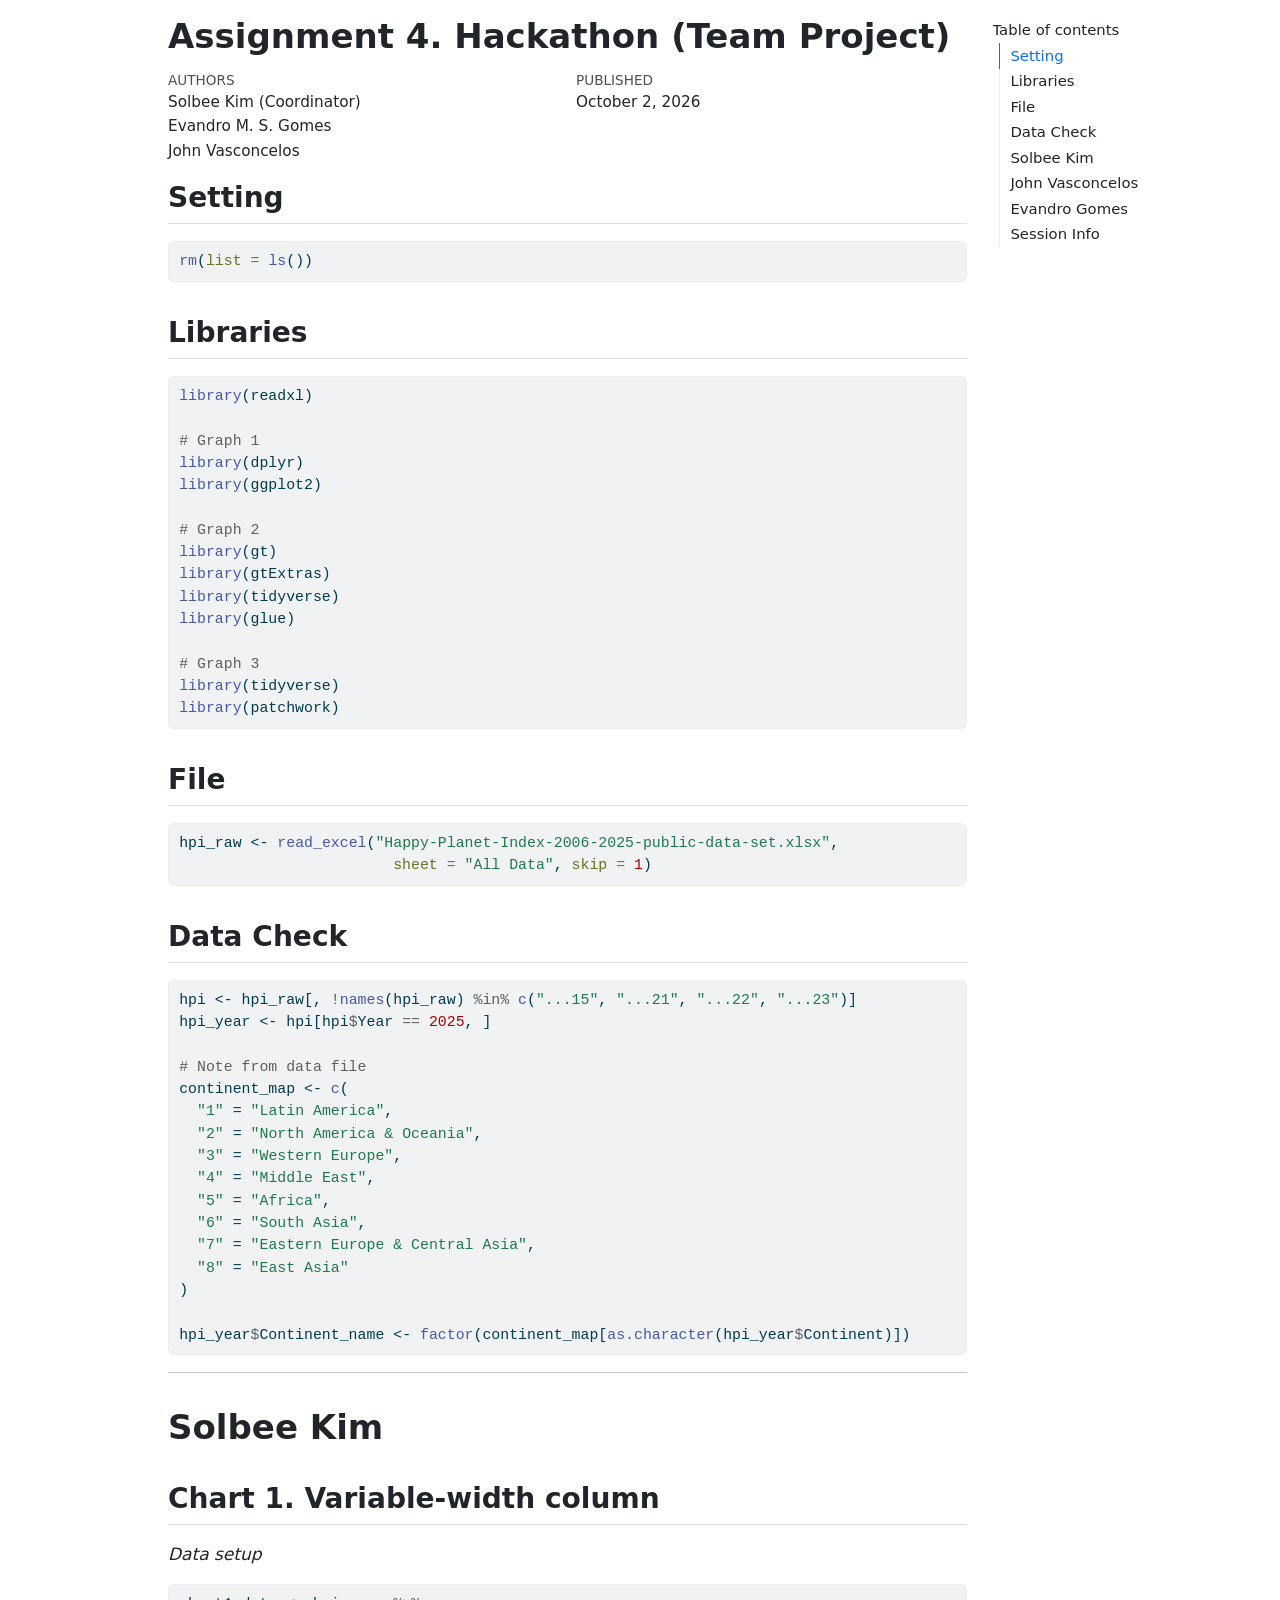
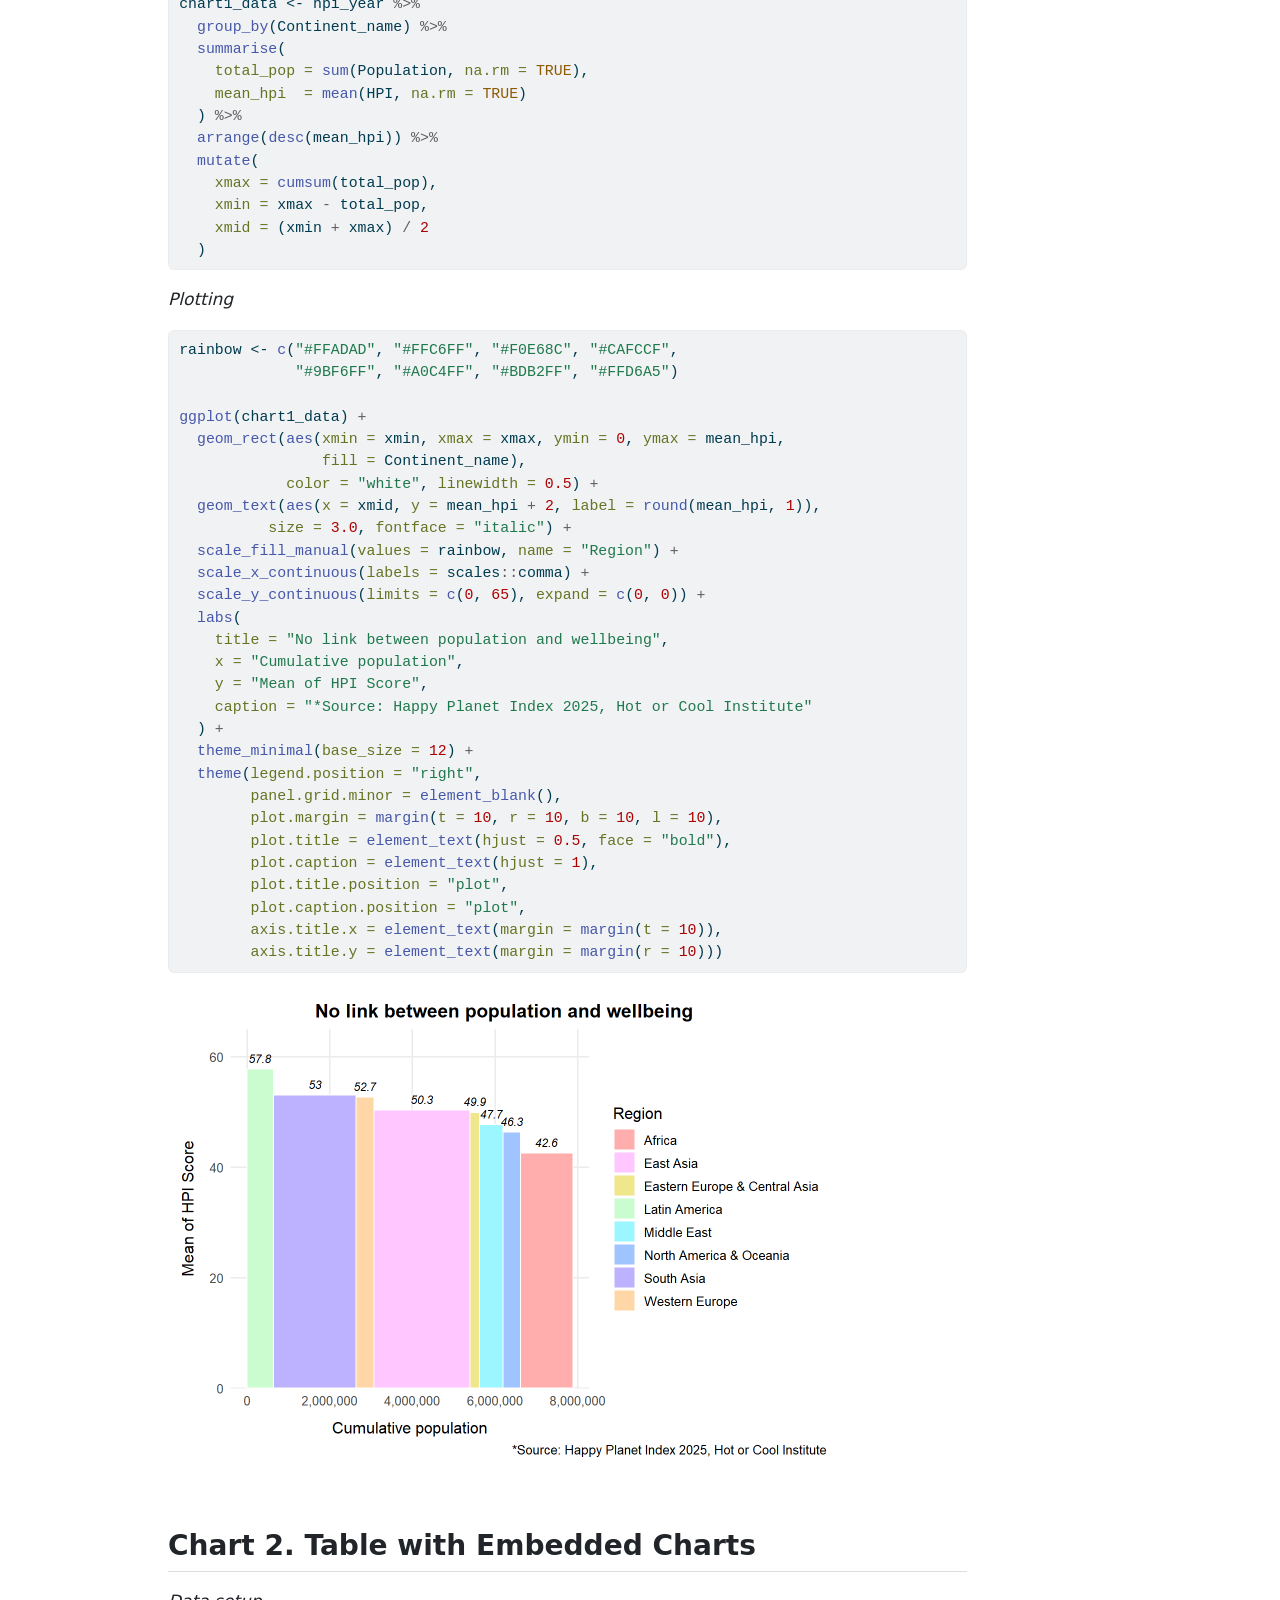
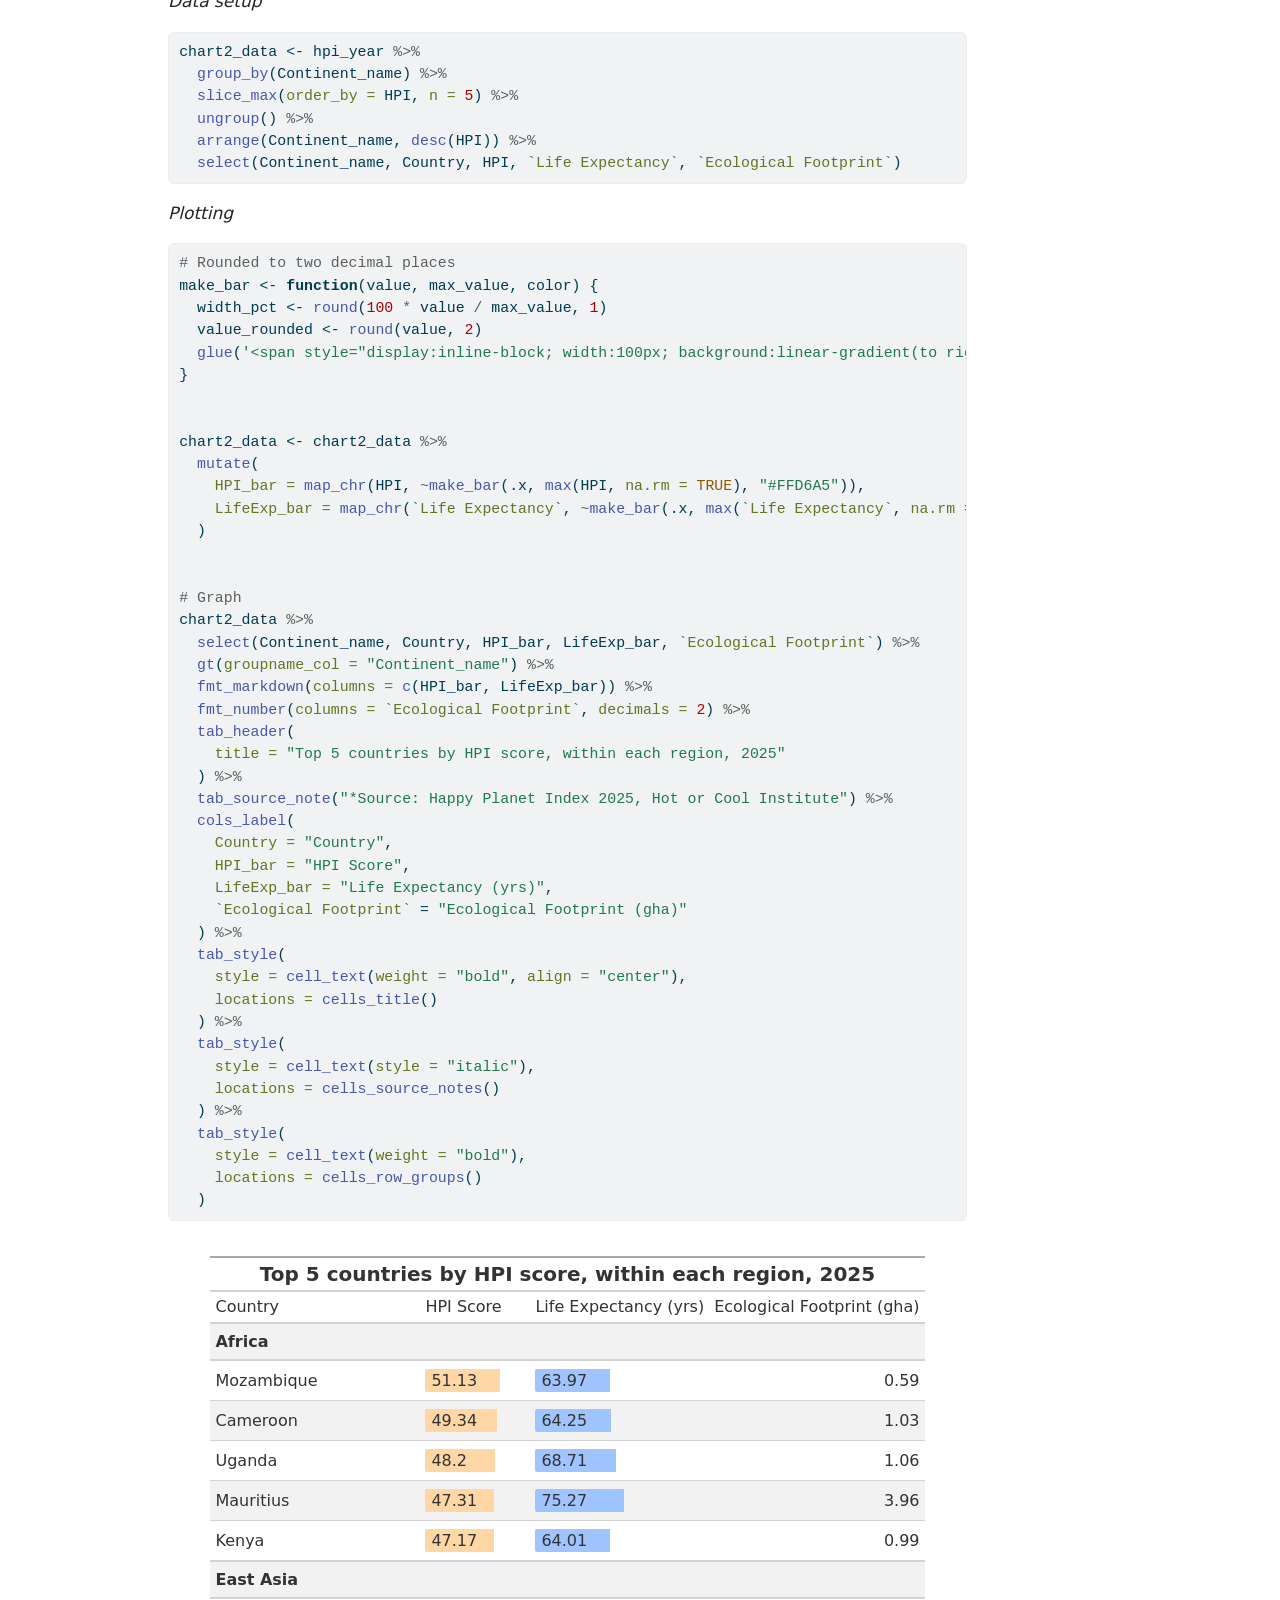
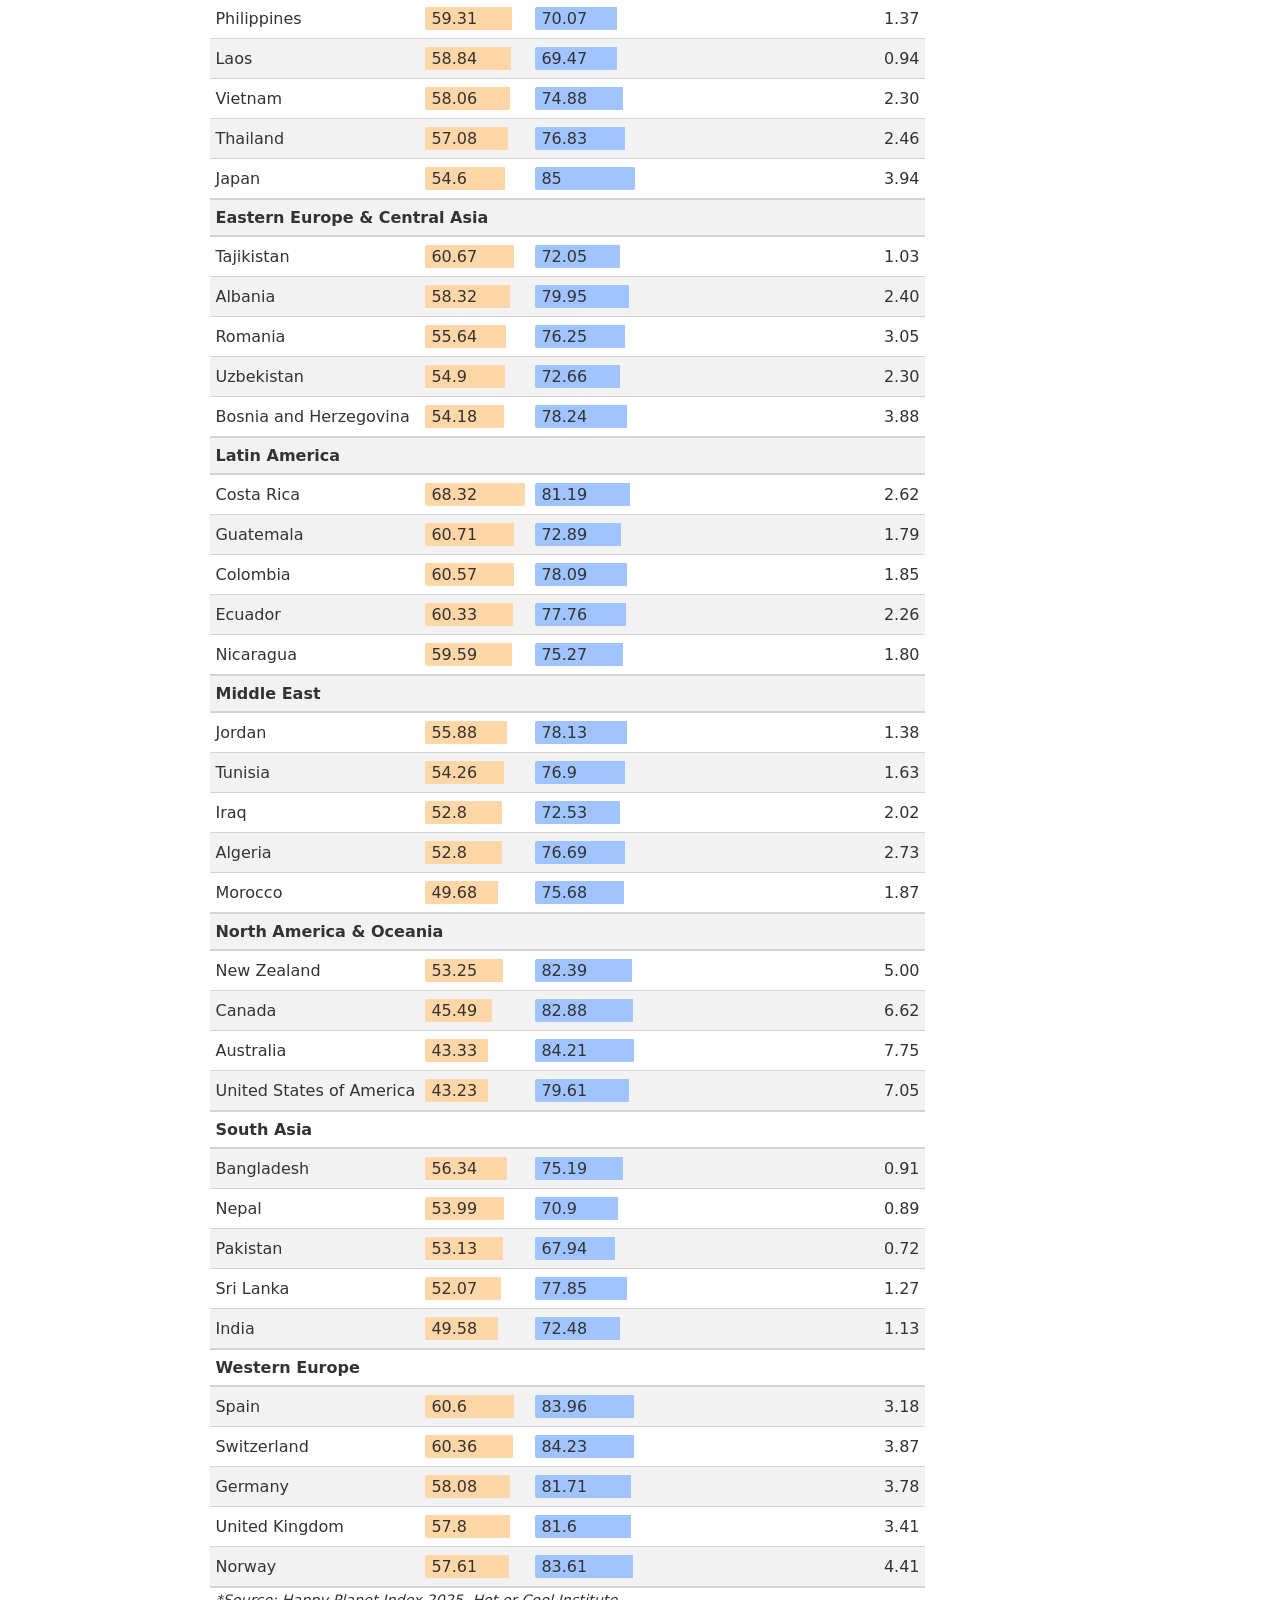
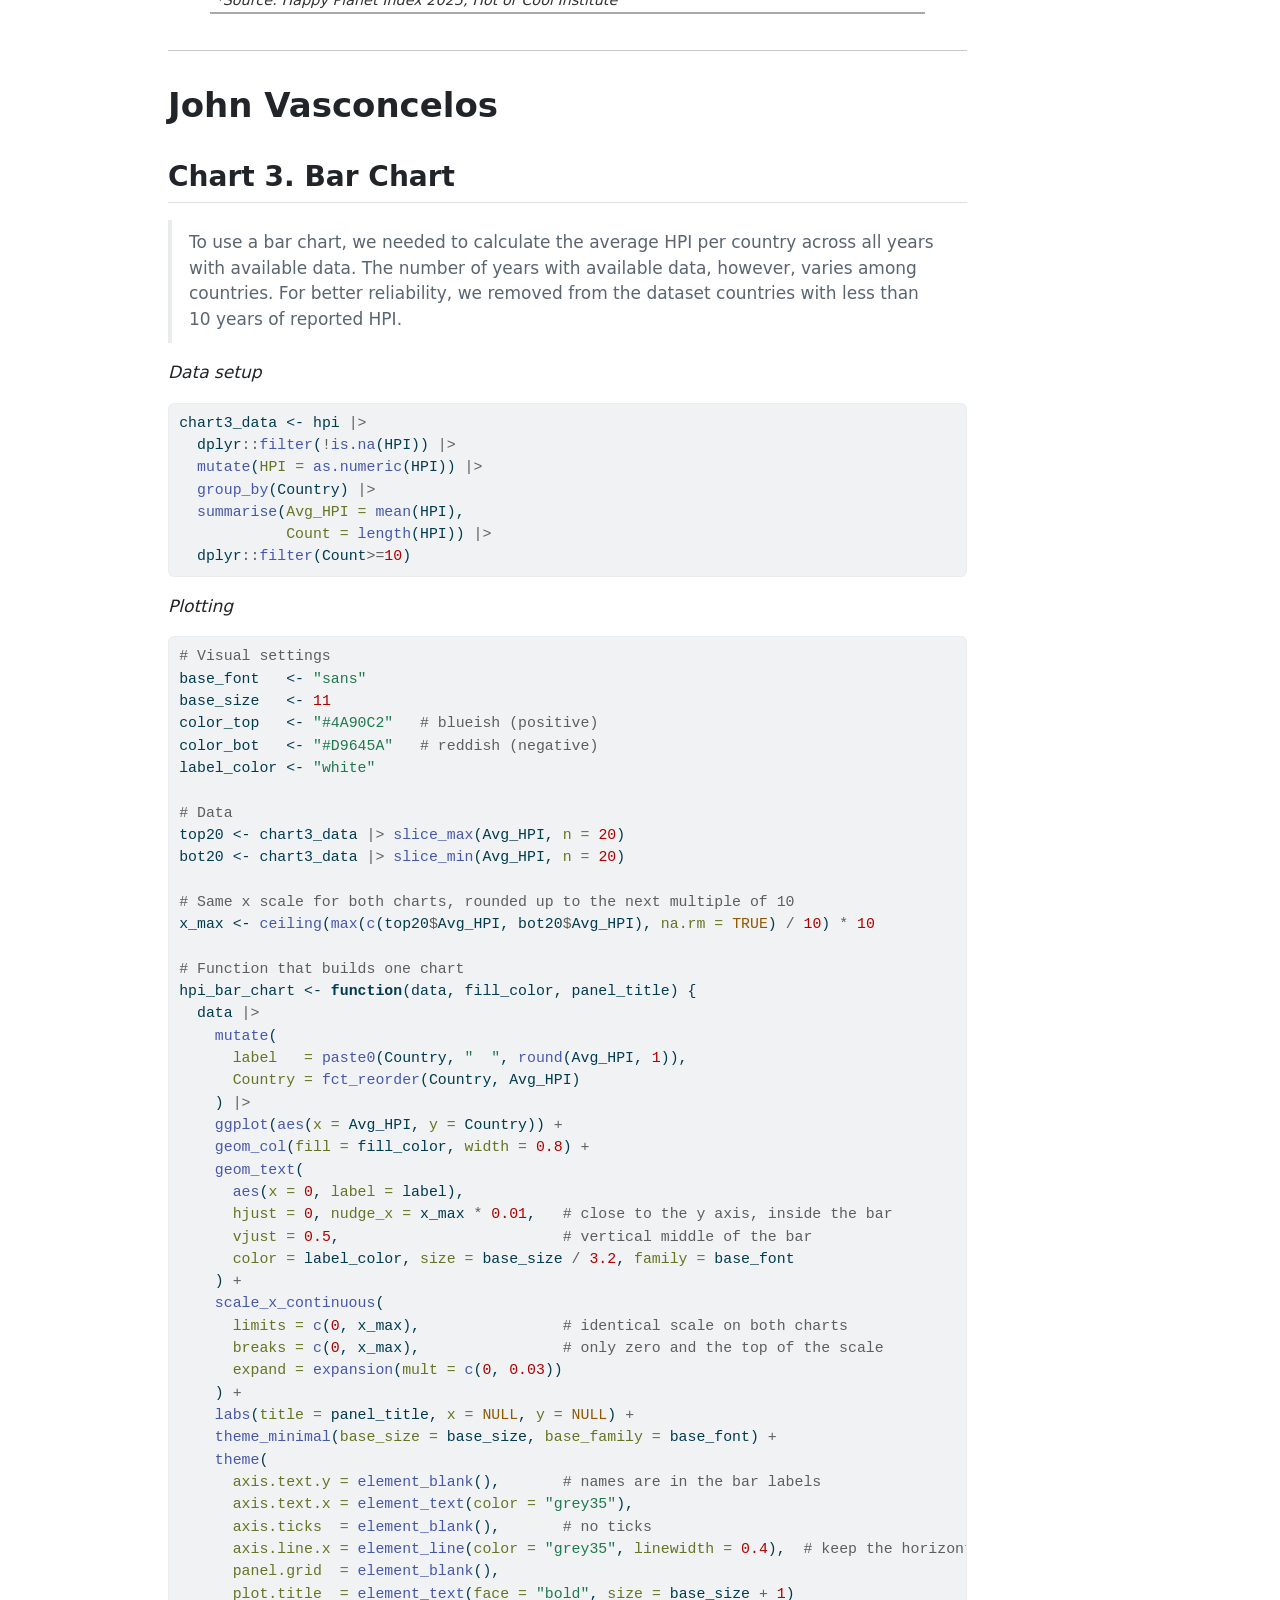
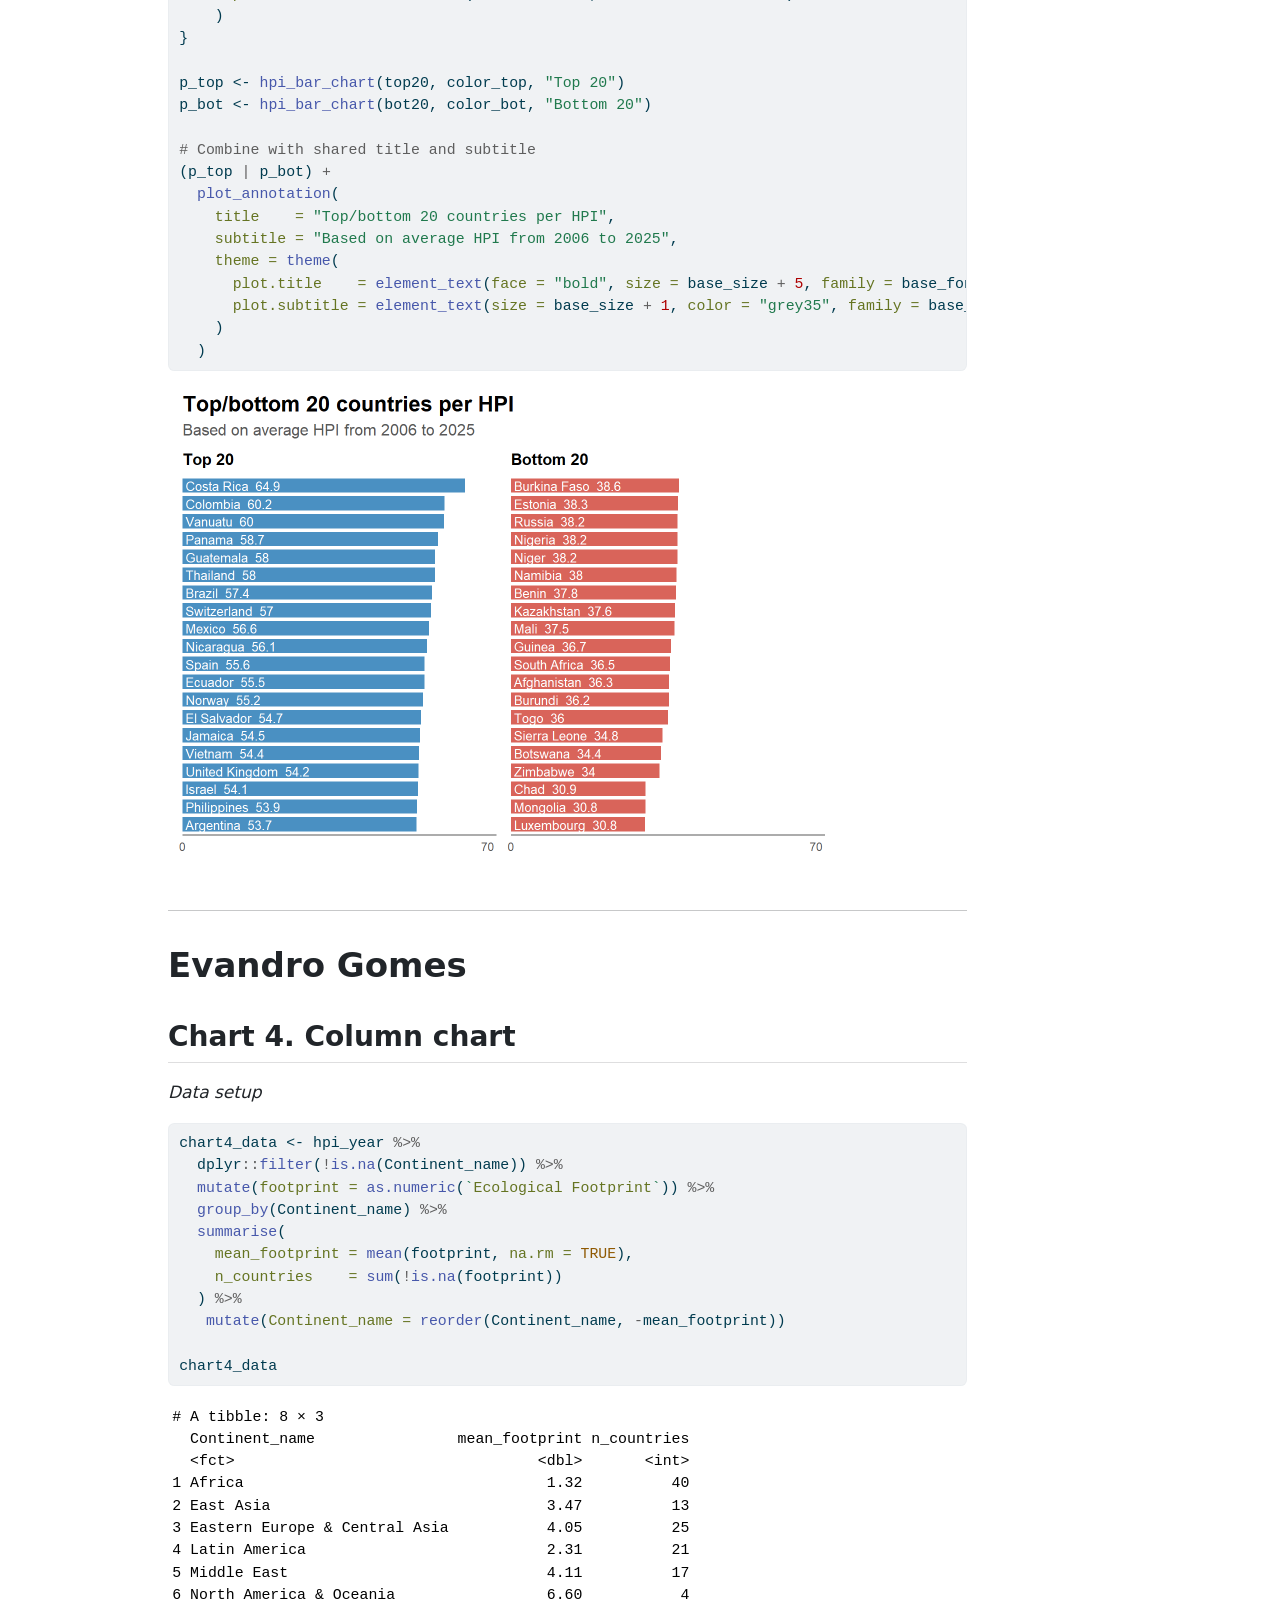
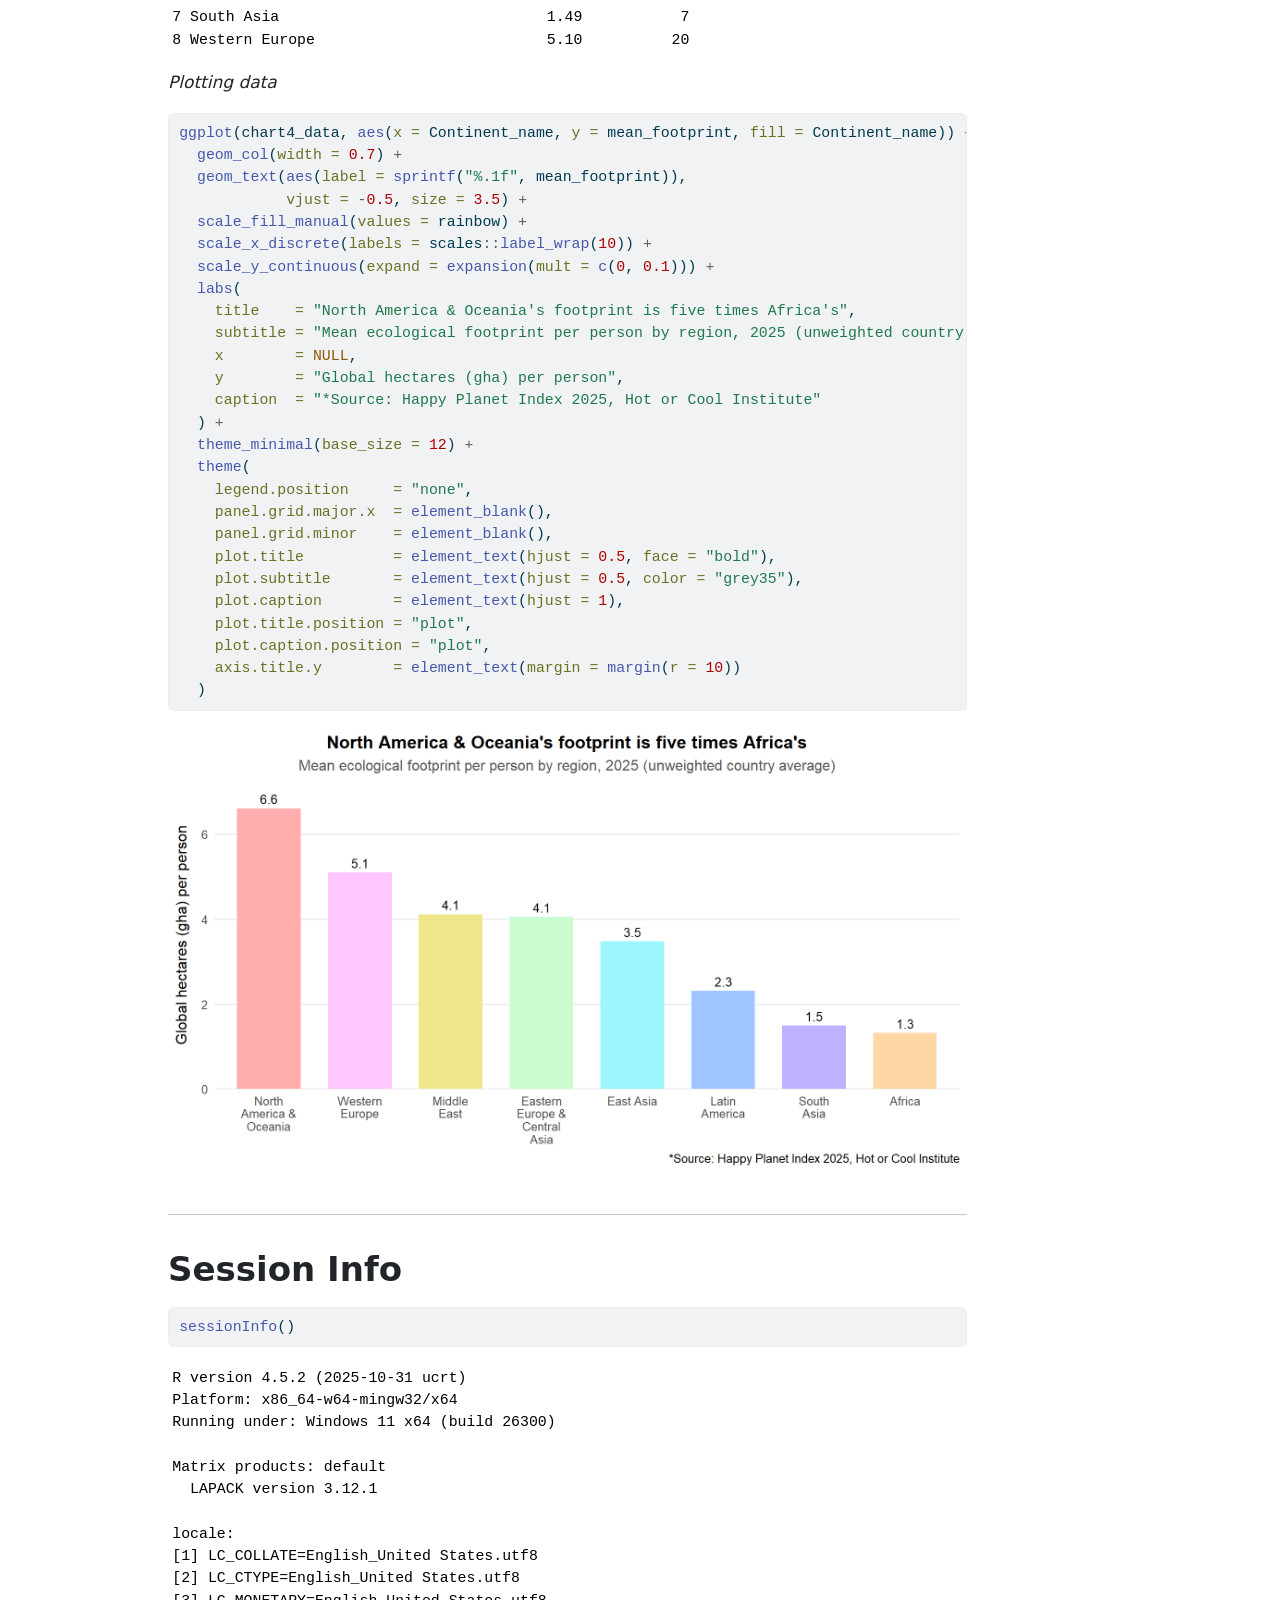
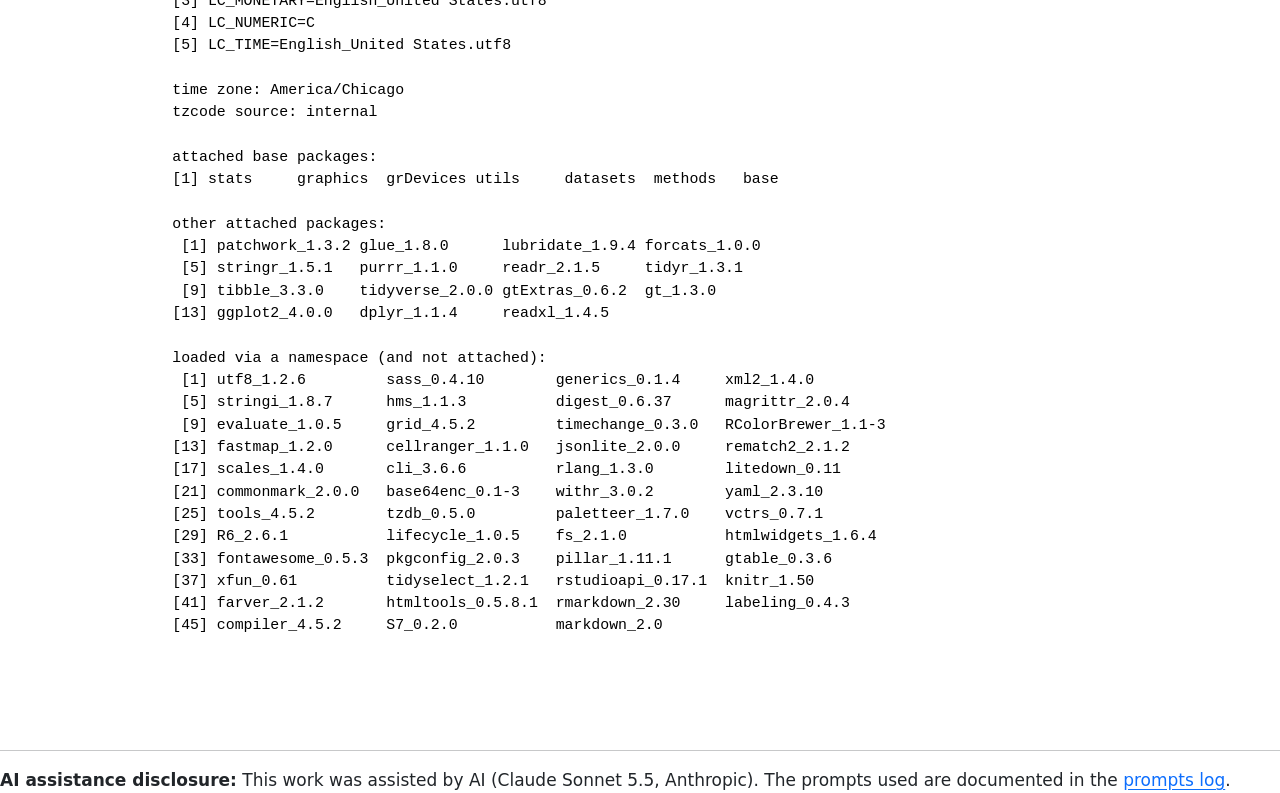
==== commit 8a5a5691: "Add AI assistance disclosure in index.html Added a disclosure about AI assistance in the project." ====
--- a/hackathon_1/index.html
+++ b/hackathon_1/index.html
@@ -1664,6 +1664,7 @@
 </div> <!-- /content -->
 
 
-
-
-</body></html>+<hr>
+<p><strong>AI assistance disclosure:</strong> This work was assisted by AI (Claude Sonnet 5.5, Anthropic). The prompts used are documented in the <a href="https://github.com/SolB-Kim/epps6356-hackathon/blob/main/hackathon_1/prompts.md">prompts log</a>.</p>
+
+</body></html>
